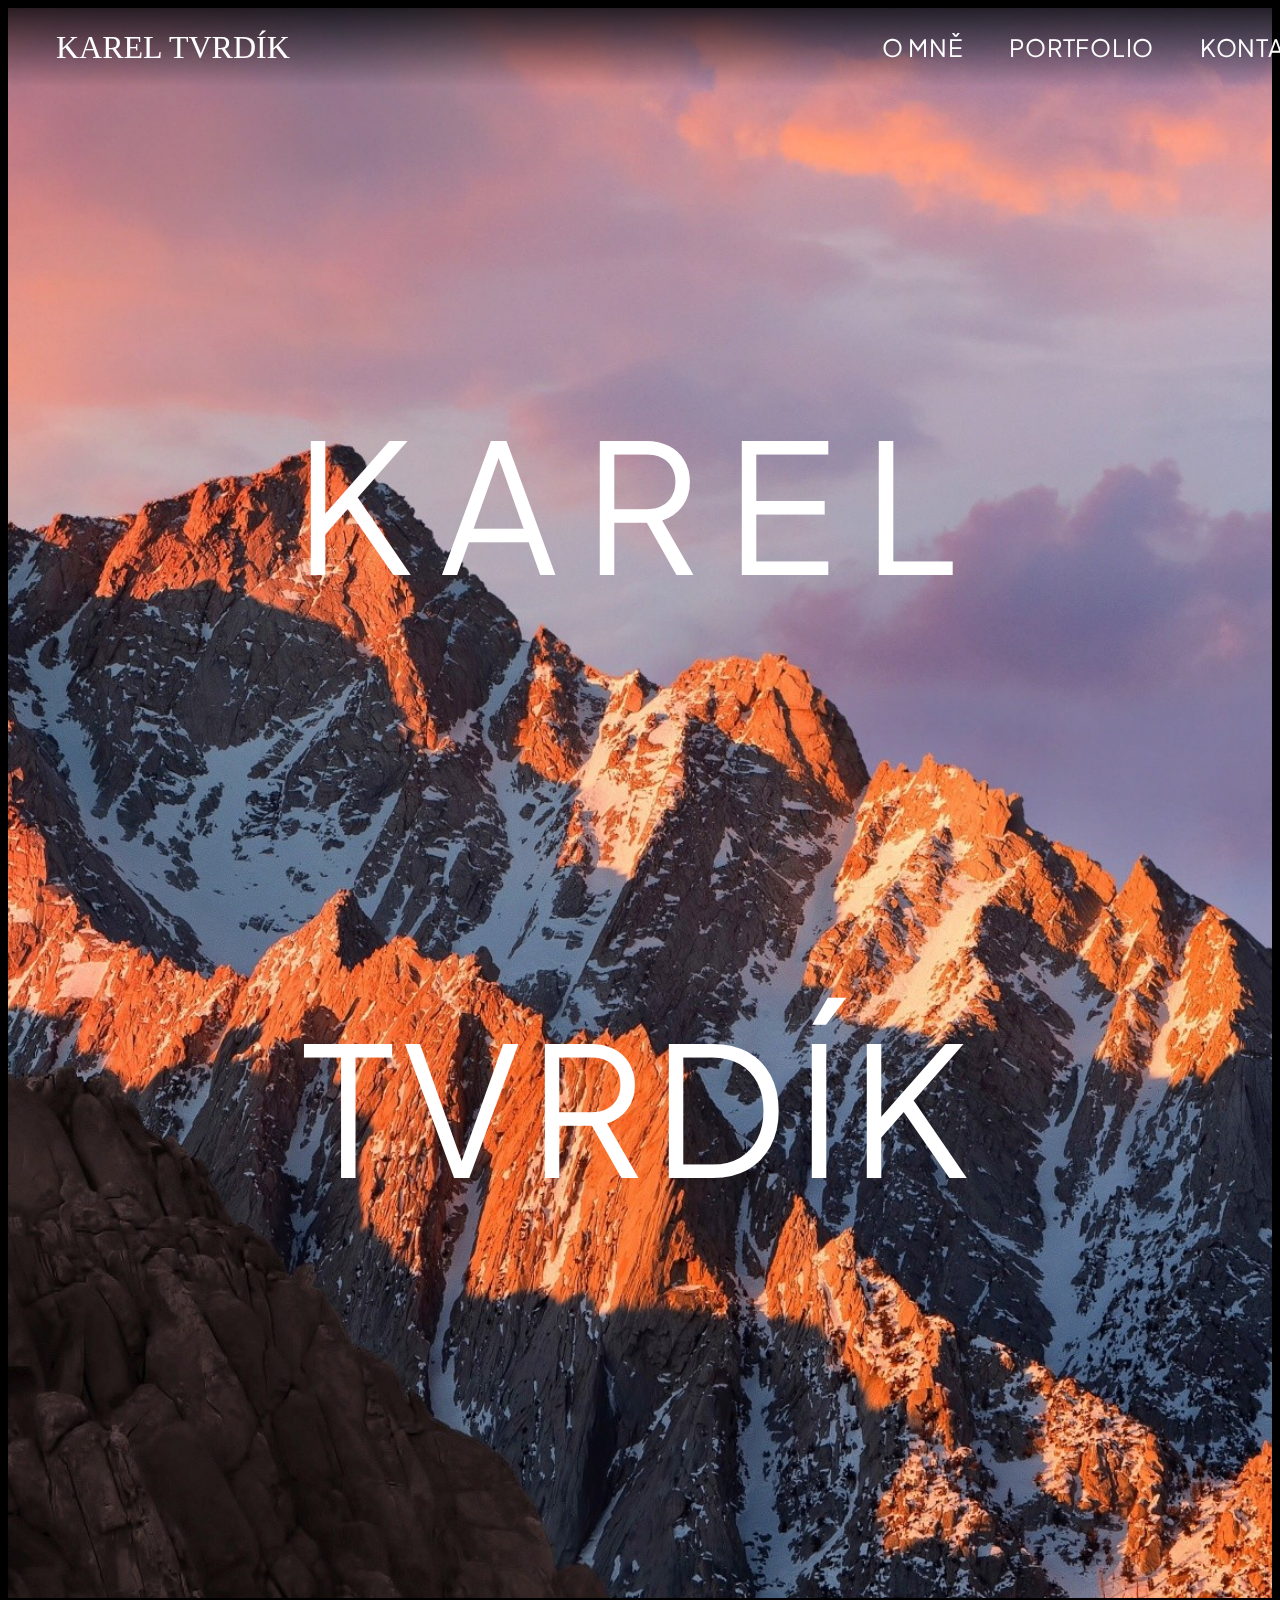
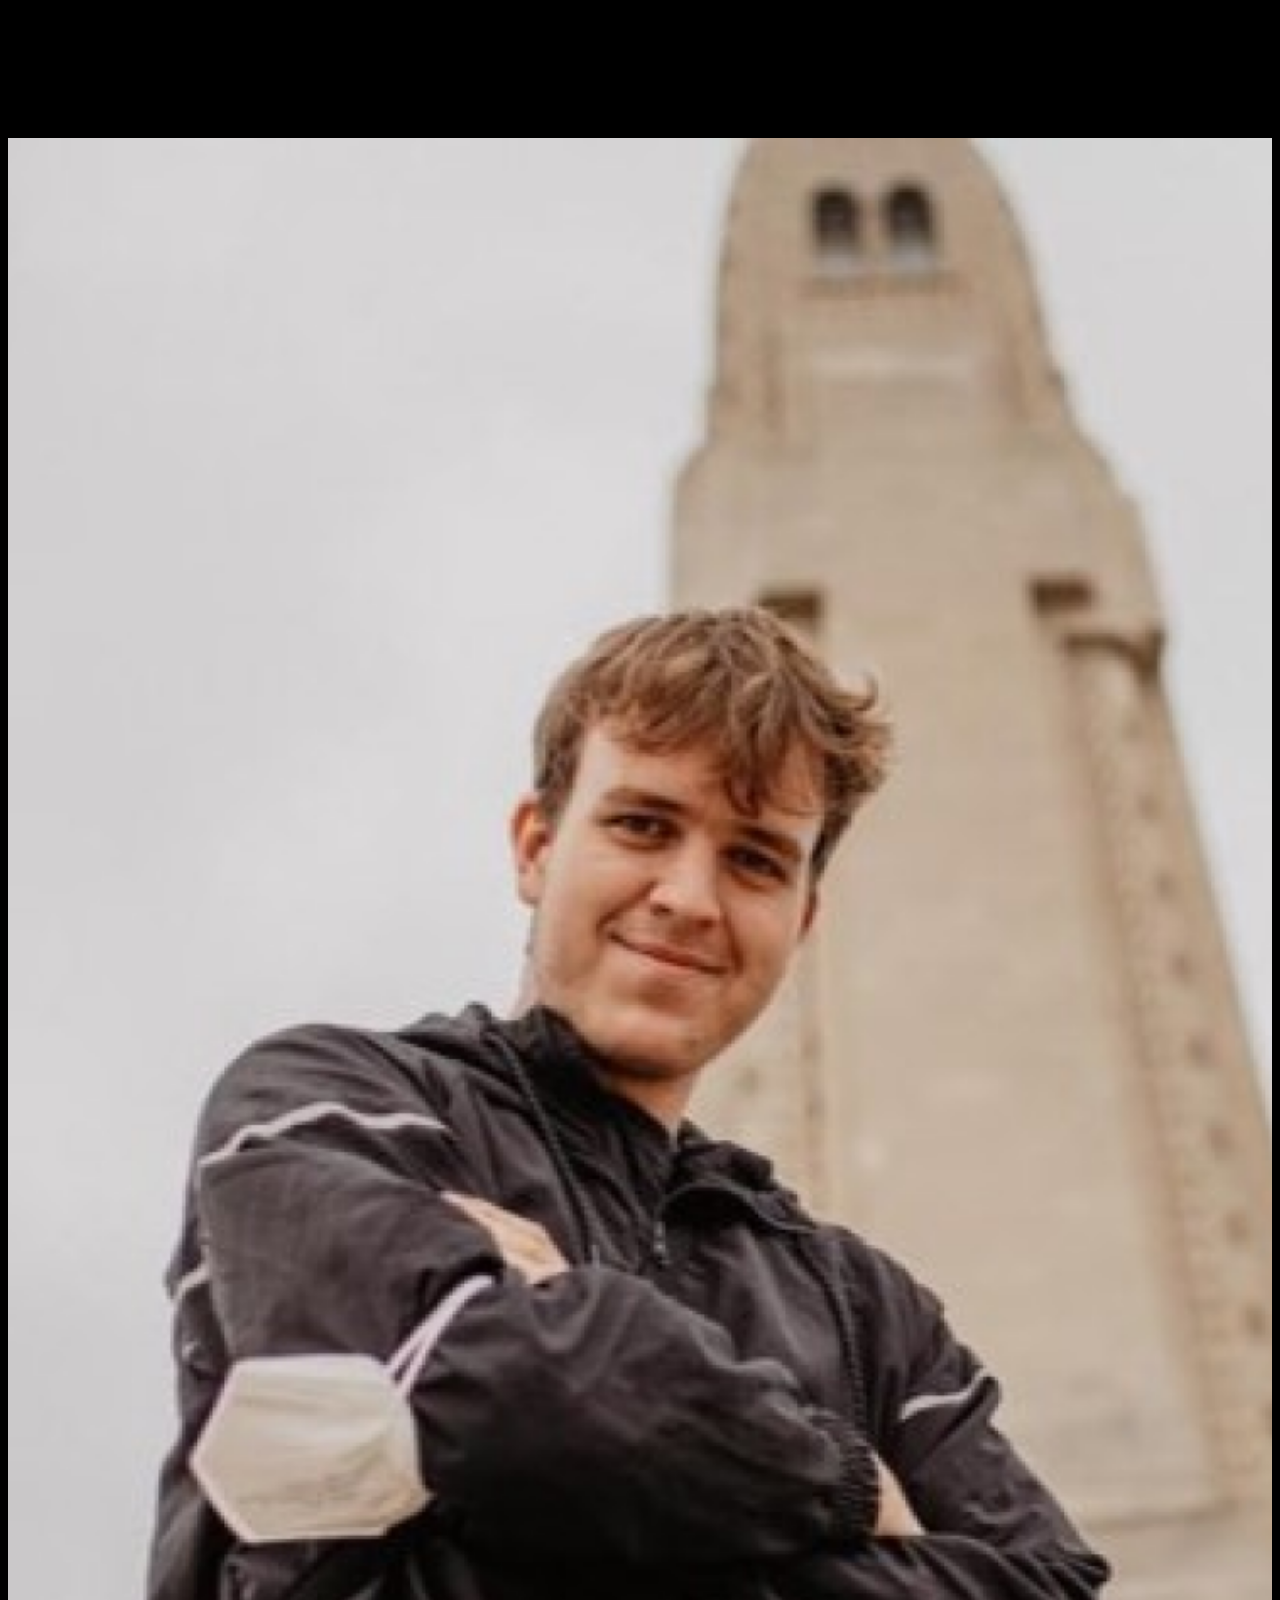
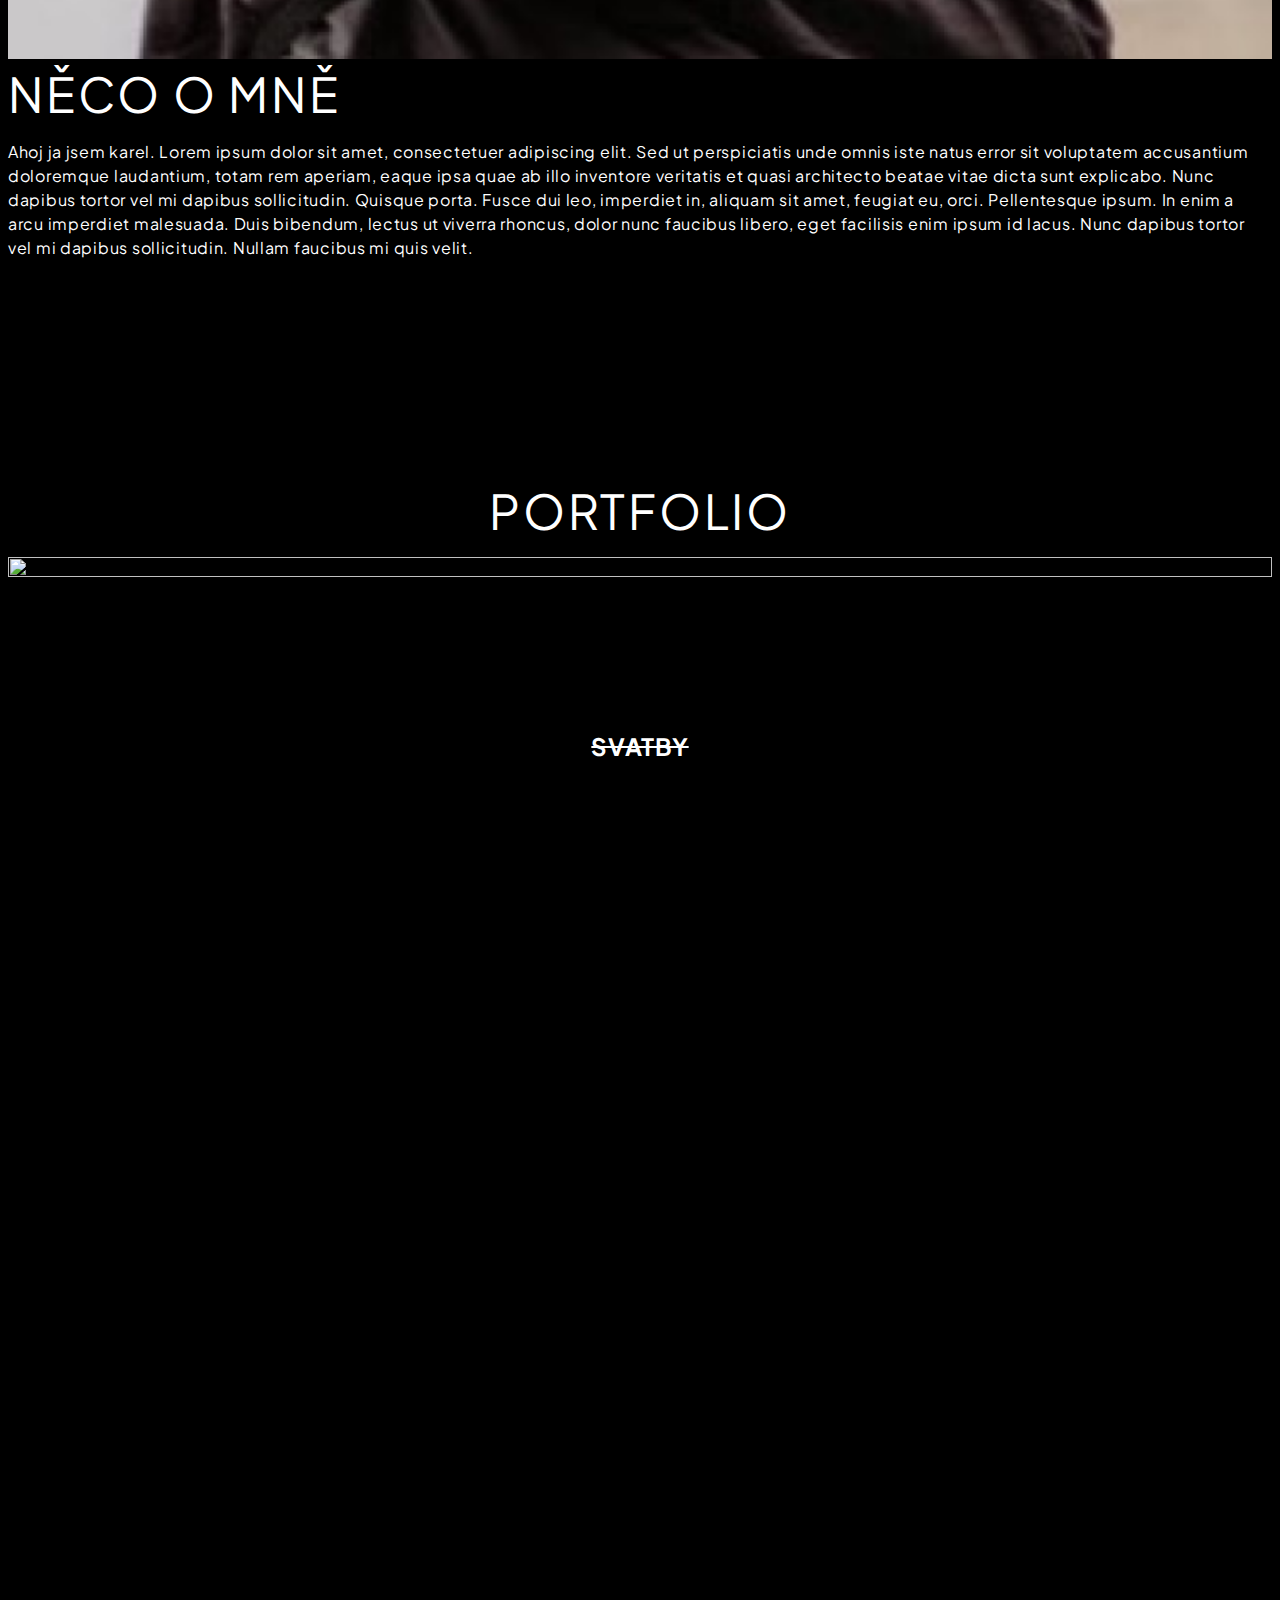
==== index.html @ e5a97e7a "Add files via upload" ====
<!DOCTYPE html>
<html>
<head>
    <link href='https://fonts.googleapis.com/css?family=Plus Jakarta Sans' rel='stylesheet'>
    <link href="https://cdn.jsdelivr.net/npm/bootstrap@5.0.2/dist/css/bootstrap.min.css" rel="stylesheet" integrity="sha384-EVSTQN3/azprG1Anm3QDgpJLIm9Nao0Yz1ztcQTwFspd3yD65VohhpuuCOmLASjC" crossorigin="anonymous">
    <script src="https://cdn.jsdelivr.net/npm/bootstrap@5.0.2/dist/js/bootstrap.bundle.min.js" integrity="sha384-MrcW6ZMFYlzcLA8Nl+NtUVF0sA7MsXsP1UyJoMp4YLEuNSfAP+JcXn/tWtIaxVXM" crossorigin="anonymous"></script>
    <meta name="viewport" content="width=device-width, initial-scale=1">
    
       <!-- <link rel="stylesheet" href="navbarstyle.css"> -->
    <link rel="stylesheet" href="style3new.css">

    <meta charset="utf-8">
    <title>Karel Tvrdík</title>
  

</head>
<body>
<!--
    <nav class="navbar navbar-expand-lg ftco_navbar ftco-navbar-dark" id="ftco-navbar">
   
            <a class="navbar-brand" href="index3new.html">KAREL TVRDÍK</a>
      
          <button class="navbar-toggler" type="button" data-toggle="collapse" data-target="#ftco-nav" aria-controls="ftco-nav" aria-expanded="false" aria-label="Toggle navigation">
            <span class="fa fa-bars"></span> Menu
          </button>
          <div class="collapse navbar-collapse" id="ftco-nav">
            <ul class="navbar-nav ml-auto mr-md-3">
                <li class="nav-item active"><a href="#" class="nav-link">O mně</a></li>
                <li class="nav-item"><a href="#" class="nav-link">Portfolio</a></li>
                <li class="nav-item"><a href="#" class="nav-link">Work</a></li>
                <li class="nav-item"><a href="#" class="nav-link">Blog</a></li><
              <li class="nav-item"><a href="#" class="nav-link">Contact</a></li>
            </ul>
          </div>
      
      </nav>
-->
<nav class="navbar">
    <!-- LOGO -->
    <a href="index.html">
        <div class="logo">KAREL TVRDÍK</div>
    </a>

    <!-- NAVIGATION MENU -->
    <ul class="nav-links">

      <!-- USING CHECKBOX HACK -->
      <input type="checkbox" id="checkbox_toggle" />
      <label for="checkbox_toggle" class="hamburger">&#9776;</label>

      <!-- NAVIGATION MENUS -->
      <div class="menu">

        <li><a href="#omne">O MNĚ</a></li>
        
        <li class="services">
          <a>PORTFOLIO</a>

          <!-- DROPDOWN MENU -->
          <ul class="dropdown">
            <li><a href="portfoliowedding.html">SVATBY</a></li>
            <li><a href="portfolioplesy.html">PLESY</a></li>
            <li><a href="portfoliopromo.html">PROMO</a></li>
            <li><a href="portfolioeventy.html">EVENTY</a></li>
            <li><a href="portfoliosporty.html">SPORTY</a></li>
            <li><a href="portfolioklipy.html">KLIPY</a></li>
          </ul>

        </li>

        <li><a href="#">KONTAKT</a></li>

   
      </div>
    </ul>
  </nav>

    <div class="container-fluid">
        <div class="row">
            <div class="col pad-0">
                <div class="hero_flex">
                    <p class="hero_text1">KAREL</p>
                    <p class="hero_text2">TVRDÍK</p>
                </div>
            </div>
    </div>

    <div class="container pad-t-b-80">
        <div class="row">
            <div class="col-lg-4 col-12">
                <img class="about_picture" src="aboutme.png">
            </div>
            <div class="col ">
                <h2 id="omne">NĚCO O MNĚ</h2>
                <h4> Ahoj ja jsem karel. Lorem ipsum dolor sit amet, consectetuer adipiscing elit. Sed ut perspiciatis unde omnis iste natus error sit voluptatem accusantium doloremque laudantium, totam rem aperiam, eaque ipsa quae ab illo inventore veritatis et quasi architecto beatae vitae dicta sunt explicabo. Nunc dapibus tortor vel mi dapibus sollicitudin. Quisque porta. Fusce dui leo, imperdiet in, aliquam sit amet, feugiat eu, orci. Pellentesque ipsum. In enim a arcu imperdiet malesuada. Duis bibendum, lectus ut viverra rhoncus, dolor nunc faucibus libero, eget facilisis enim ipsum id lacus. Nunc dapibus tortor vel mi dapibus sollicitudin. Nullam faucibus mi quis velit.   </h4>
            </div>
            
        </div>
    </div>

    <div class="container con_about pad-t-b-80">
        <div class="row"> 

            <div class="headermid"> <h2 id="portf">PORTFOLIO</h2></div>
           
            <div class="col-lg-4 col-12">
                <div class="portfoliotile p-4 ">
                    <p class="portfoliotext">SVATBY</p>
                    <a href="portfoliowedding.html">
                        <img class="portfoliopng"src="nahledaky/svatbynahled.jpg"> 
                    </a>
                </div>

                <div class="portfoliotile p-4">
                    <p class="portfoliotext">EVENTY</p>
                    <a href="portfolioeventy.html">
                        <img class="portfoliopng"src="nahledaky/eventnahled.jpg"> 
                    </a>
                </div> 
            </div>

            <div class="col-lg-4 col-12" >
                <div class="portfoliotile p-4">
                    <p class="portfoliotext">PLESY</p>
                    <a href="portfolioplesy.html">
                        <img class="portfoliopng"src="nahledaky/plesynahled.jpg"> 
                    </a>
                </div>

                <div class="portfoliotile p-4">
                    <p class="portfoliotext">SPORT</p>
                    <a href="portfoliosporty.html">
                        <img class="portfoliopng"src="nahledaky/sportnahled.jpg"> 
                    </a>
                </div> 
            </div>
            <div class="col-lg-4 col-12 ">
                <div class="portfoliotile p-4">
                    <p class="portfoliotext">PROMO</p>
                    <a href="portfoliopromo.html">
                        <img class="portfoliopng"src="nahledaky/promonahled.jpg"> 
                    </a>
                </div>

                <div class="portfoliotile p-4">
                    <p class="portfoliotext">KLIPY</p>
                    <a href="portfolioklipy.html">
                        <img class="portfoliopng"src="nahledaky/klipynahled.jpg"> 
                    </a>
                </div>
            </div>
        </div>

    </div>

</body>
---- style3new.css ----
.hero_flex{
    display: flex;
    padding: 200px 0px;
    flex-direction: column;
    align-items: center;
    gap: 16px;
    align-self: stretch;
    background: url("herotest.jpg");
    background-size: cover;
    background-repeat: no-repeat;
    background-position: center center;
    margin-bottom: 60px;
}

.hero_text1{
    color: #FFF;
    text-align: center;
    font-family: Plus Jakarta Sans;
    font-size: 180px;
    font-style: normal;
    font-weight: 400;
    line-height: normal;
    letter-spacing: 27px;
}
.hero_text2{
    color: #FFF;
    font-family: Plus Jakarta Sans;
    font-size: 180px;
    font-style: normal;
    font-weight: 400;
    line-height: normal;
    letter-spacing: 9px;
}



.about_picture{
    width: 100%;
    height: auto;
}
h2{
    color: #FFF;
    font-family: Plus Jakarta Sans;
    font-size: 80px;
    font-style: normal;
    font-weight: 400;
    line-height: normal;
    letter-spacing: 2.76px;

    margin-bottom: 40px;
}
h4{
    color: #FFF;
    font-family: Plus Jakarta Sans;
    font-size: 24px;
    font-style: normal;
    font-weight: 400;
    line-height: 150%; /* 36px */
    letter-spacing: 0.72px;
 
}

.portfoliotile{

    width: 100%;
    height: auto;
    position:relative;

}

.portfoliopng{
  width: 100%;
  aspect-ratio: 1 / 1;
  object-fit: cover; 
  display: block;

}

.portfoliopng:hover{
  width: 100%;
  aspect-ratio: 1 / 1;
  object-fit: cover; 
  
}

.portfoliotext{
  position: absolute;
  top: 15%;
  left: 50%;
  transform: translate(-50%, -50%);

  text-decoration: line-through;
  color: #fff;
  font-family: Plus Jakarta Sans;
  font-size: 24px;
  font-style: normal;
  font-weight: 700;
  line-height: 150%; /* 36px */
  letter-spacing: 0.72px;
  margin-block-start: 0em;
  margin-block-end: 0em;
}

.headermid{
    display: flex;
    justify-content: center;
    align-items: center;
    gap: 10px;
    align-self: stretch;
}


.portf-pic{
  padding: 12px;
 
  width: 100%;
 
  object-fit: cover; 
  display: block;
 }

iframe{
  width: 100%;
  aspect-ratio: 16 / 9;
  height: auto;
}



.hero_wedding{
  display: flex;
  padding: 225px 0px;
  flex-direction: column;
  align-items: center;
  gap: 16px;
  align-self: stretch;
  background: url("herowedding.png");
  background-size: cover;
  background-repeat: no-repeat;
  background-position: center center;
  margin-bottom: 60px;
}


/* NAVBAR STYLING STARTS */
.navbar {
  display: flex;
  align-items: center;
  justify-content: space-between;
  background: linear-gradient(to bottom, rgba(0, 0, 0, 0.75) 0%, rgba(0, 0, 0, 0) 100%);
  padding: 8px 48px;
  color: #fff;
  position: fixed;
  width: 100%;
  z-index: 1;
}

.nav-links a {
  color: #fff;
  font-family: Plus Jakarta Sans;
  font-size: 24px;
  font-style: normal;
  font-weight: 400;
    line-height: 150%; /* 36px */
    letter-spacing: 0.72px;
    margin-block-start: 0em;
    margin-block-end: 0em;
}



/* LOGO */
.logo {
  font-size: 32px;
  color: #FFF;

}
.logo:hover {
  text-decoration: line-through;
  
}

/* NAVBAR MENU */
.menu {
  display: flex;
  gap: 1em;
  font-size: 18px;
}

.nav-links a:hover{
  text-decoration: line-through;
}

.menu li {
  padding: 5px 14px;
}

/* DROPDOWN MENU */
.services {
  position: relative; 
}

.dropdown {
  background-color: #0000001c;
  padding: 1em;
  position: absolute; /*WI#0000001c;TH RESPECT TO PARENT*/
  display: none;
  top: 36px;
}
.dropdown.background-white {
  background-color: #ffffff3d;
  padding: 1em;
  position: absolute; /*WI#0000001c;TH RESPECT TO PARENT*/
  display: none;
  top: 36px;
}

.dropdown.background-white li:hover {
  background-color:#ffffff3d;
}


.dropdown li + li {
  margin-top: 10px;
}

.dropdown li {
  padding: 0.5em 1em;
  width: 8em;
  text-align: center;
}

.dropdown li:hover {
  background-color:#0000001c;
}

.services:hover .dropdown {
  display: block;
}

a {
  text-decoration: none;
}

li {
  list-style: none;
}

/* CHECKBOX HACK */

input[type=checkbox] {
  display: none;
} 

/* HAMBURGER MENU */
.hamburger {
  display: none;
  font-size: 24px;
  user-select: none;
}
  /* OBECNE !!!!!!!!!!!!!!!!!!!!!*/ 

h2{
    color: #FFF;
    font-family: Plus Jakarta Sans;
    font-size: 48px;
    font-style: normal;
    font-weight: 400;
    line-height: normal;
    letter-spacing: 2.76px;
    margin-block-start: 0em;
    margin-block-end: 0em;
    margin-bottom: 16px;
}
h4{
    color: #FFF;
    font-family: Plus Jakarta Sans;
    font-size: 16px;
    font-style: normal;
    font-weight: 400;
    line-height: 150%; /* 36px */
    letter-spacing: 0.72px;
    margin-block-start: 0em;
    margin-block-end: 0em;
}

.box{
    background-color: rgb(9, 136, 248);
    border-color: blue;

}
body{
    background-color: #000000;

}

p.textcolor-black{
  color: #000000;
  margin: 0px;
}
.textcolor-black{
  color: #000000;
  margin: 0px;
}

.container{
    margin-bottom: 60px;
}
.pad-t-b-80{
  padding-top: 80px;
  padding-bottom: 80px;
}
.pad-0{
  padding: 0px;
}
.margin-t-80{
  margin-top: 80px;
}

.background-white{
  background-color: #fff;
}

.navbar.background-white{
  background: rgb(264, 264, 264, 0.10);
}
ul.nav-links{
  margin: 0px;
  padding: 0.5rem
}

/* APPLYING MEDIA QUERIES */
@media (max-width: 768px) {
 .menu {
    display:none;
    position: absolute;
    background: linear-gradient(to bottom, rgba(0, 0, 0, 0.025) 10%, rgba(0, 0, 0, 0.25) 95%);
    right: 0;
    left: 0;
    text-align: center;
    padding: 16px 0;
  }

  .menu li:hover {
    display: inline-block;
    background-color:#0d0d0d48;
    transition: 0.3s ease;
  }
  .menu.background-white li:hover {
    display: inline-block;
    background-color:#ffffff3d;
    transition: 0.3s ease;
  }
  .menu li + li {
    margin-top: 12px;
  }

  input[type=checkbox]:checked ~ .menu {
    display: block;
  }

  .hamburger {
    display: block;
  }

  .dropdown {
    left: 35%;
    top: 8px;
    transform: translateX(35%);
  }

  .dropdown li:hover {
    background-color: #4e4e4e;

  }
  .dropdown.background-white li:hover {
    background-color:#ffffff3d;
  }

  .hero_text1{
    color: #FFF;
    text-align: center;
    font-family: Plus Jakarta Sans;
    font-size: 60px;
    font-style: normal;
    font-weight: 400;
    line-height: normal;
    letter-spacing: 27px;
}
.hero_text2{
    color: #FFF;
    font-family: Plus Jakarta Sans;
    font-size: 60px;
    font-style: normal;
    font-weight: 400;
    line-height: normal;
    letter-spacing: 9px;
}
.logo {
  font-size: 24px;

}
.navbar{
  padding: 8px 24px;
}

}
.menu.background-white{
    display:none;
    position: absolute;
    background: linear-gradient(to bottom, rgba(255, 255, 255, 0.025) 10%, rgba(255, 255, 255, 0.25) 95%);
    right: 0;
    left: 0;
    text-align: center;
    padding: 16px 0;
  }




/*
.nav-link{
    color: #FFF;
   
    font-family: Plus Jakarta Sans;
    font-size: 24px;
    font-style: normal;
    font-weight: 400;
    line-height: normal;
    letter-spacing: 2.76px;

}

.nav-link:hover{
    color: #FFF;
    text-decoration-line:  line-through;
}

.navbar-brand{
    color: #FFF;
   
    font-family: Plus Jakarta Sans;
    font-size: 36px;
    font-style: normal;
    font-weight: 400;
    line-height: normal;
    letter-spacing: 2.76px;
   

}

.navbar-brand:hover{
    color: #FFF;
   
    font-family: Plus Jakarta Sans;
    font-size: 36px;
    font-style: normal;
    font-weight: 400;
    line-height: normal;
    letter-spacing: 2.76px;
    text-decoration-line:  line-through;

}
*/
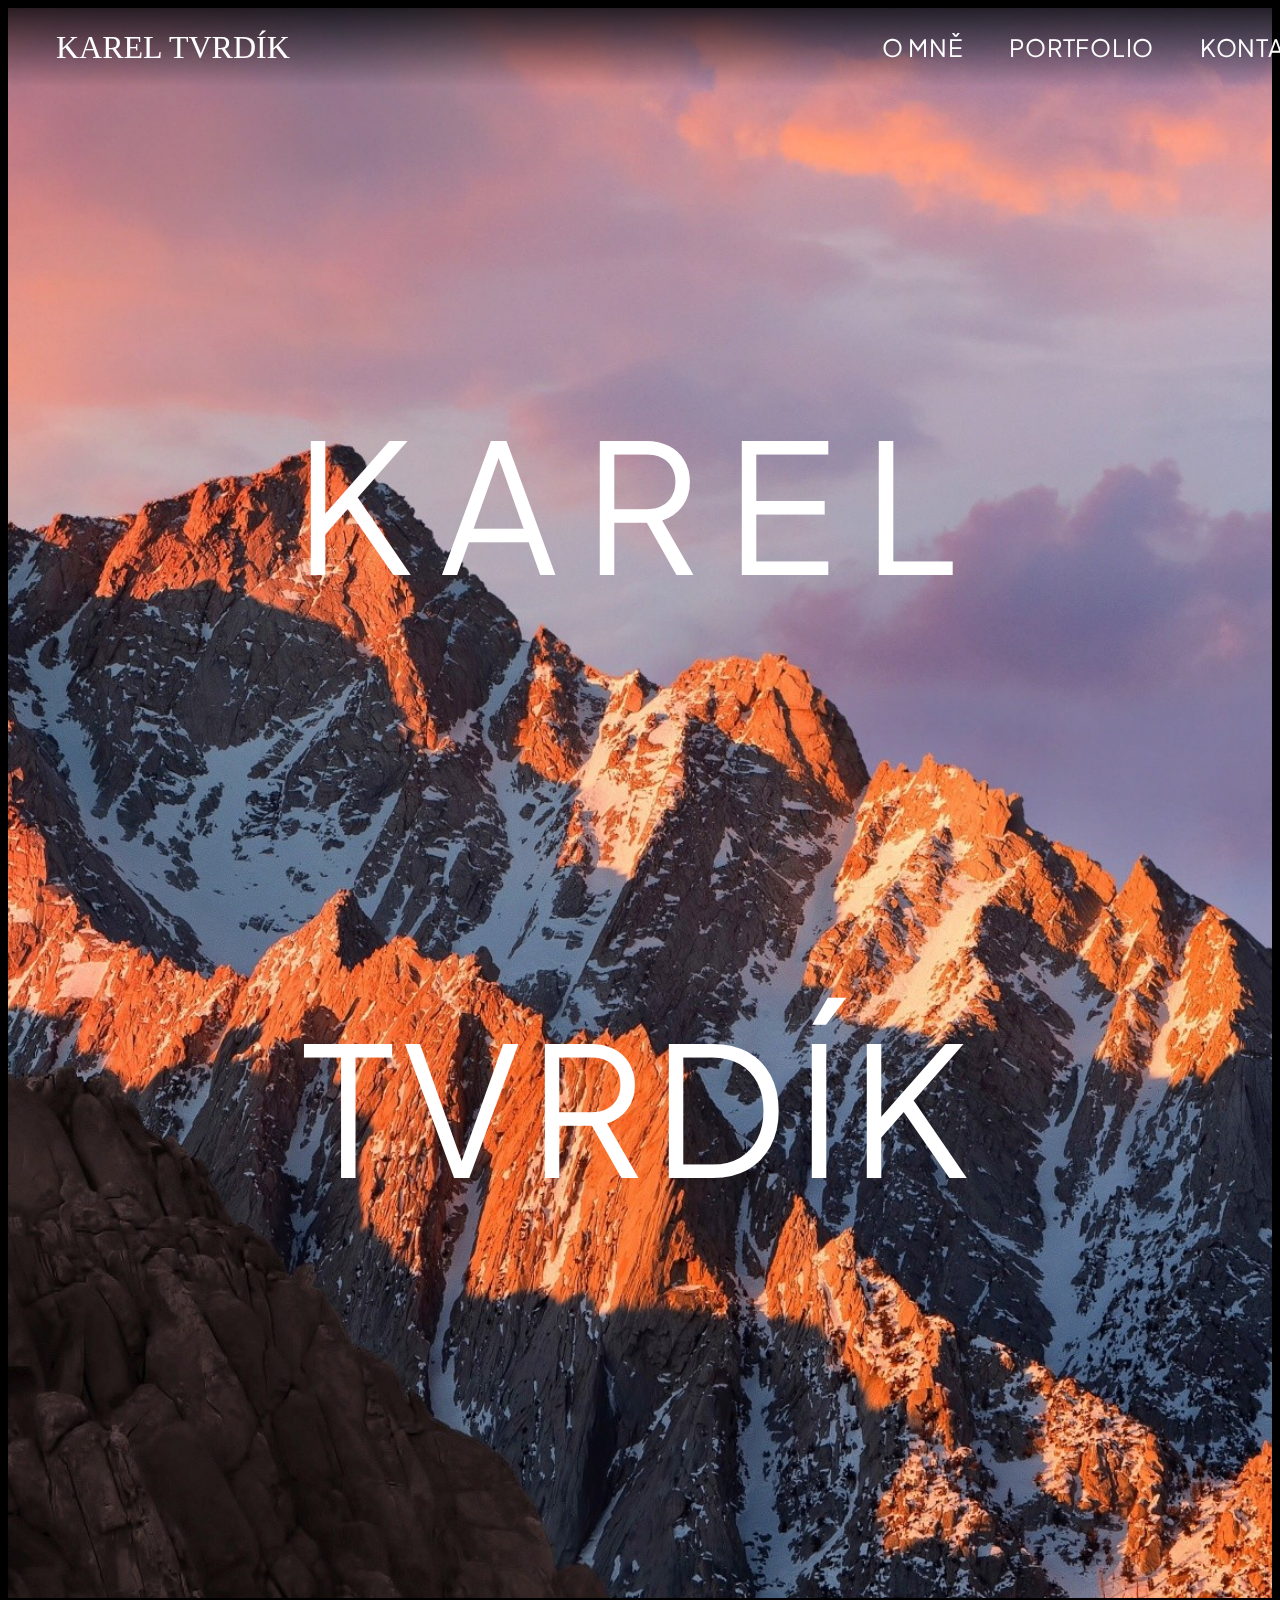
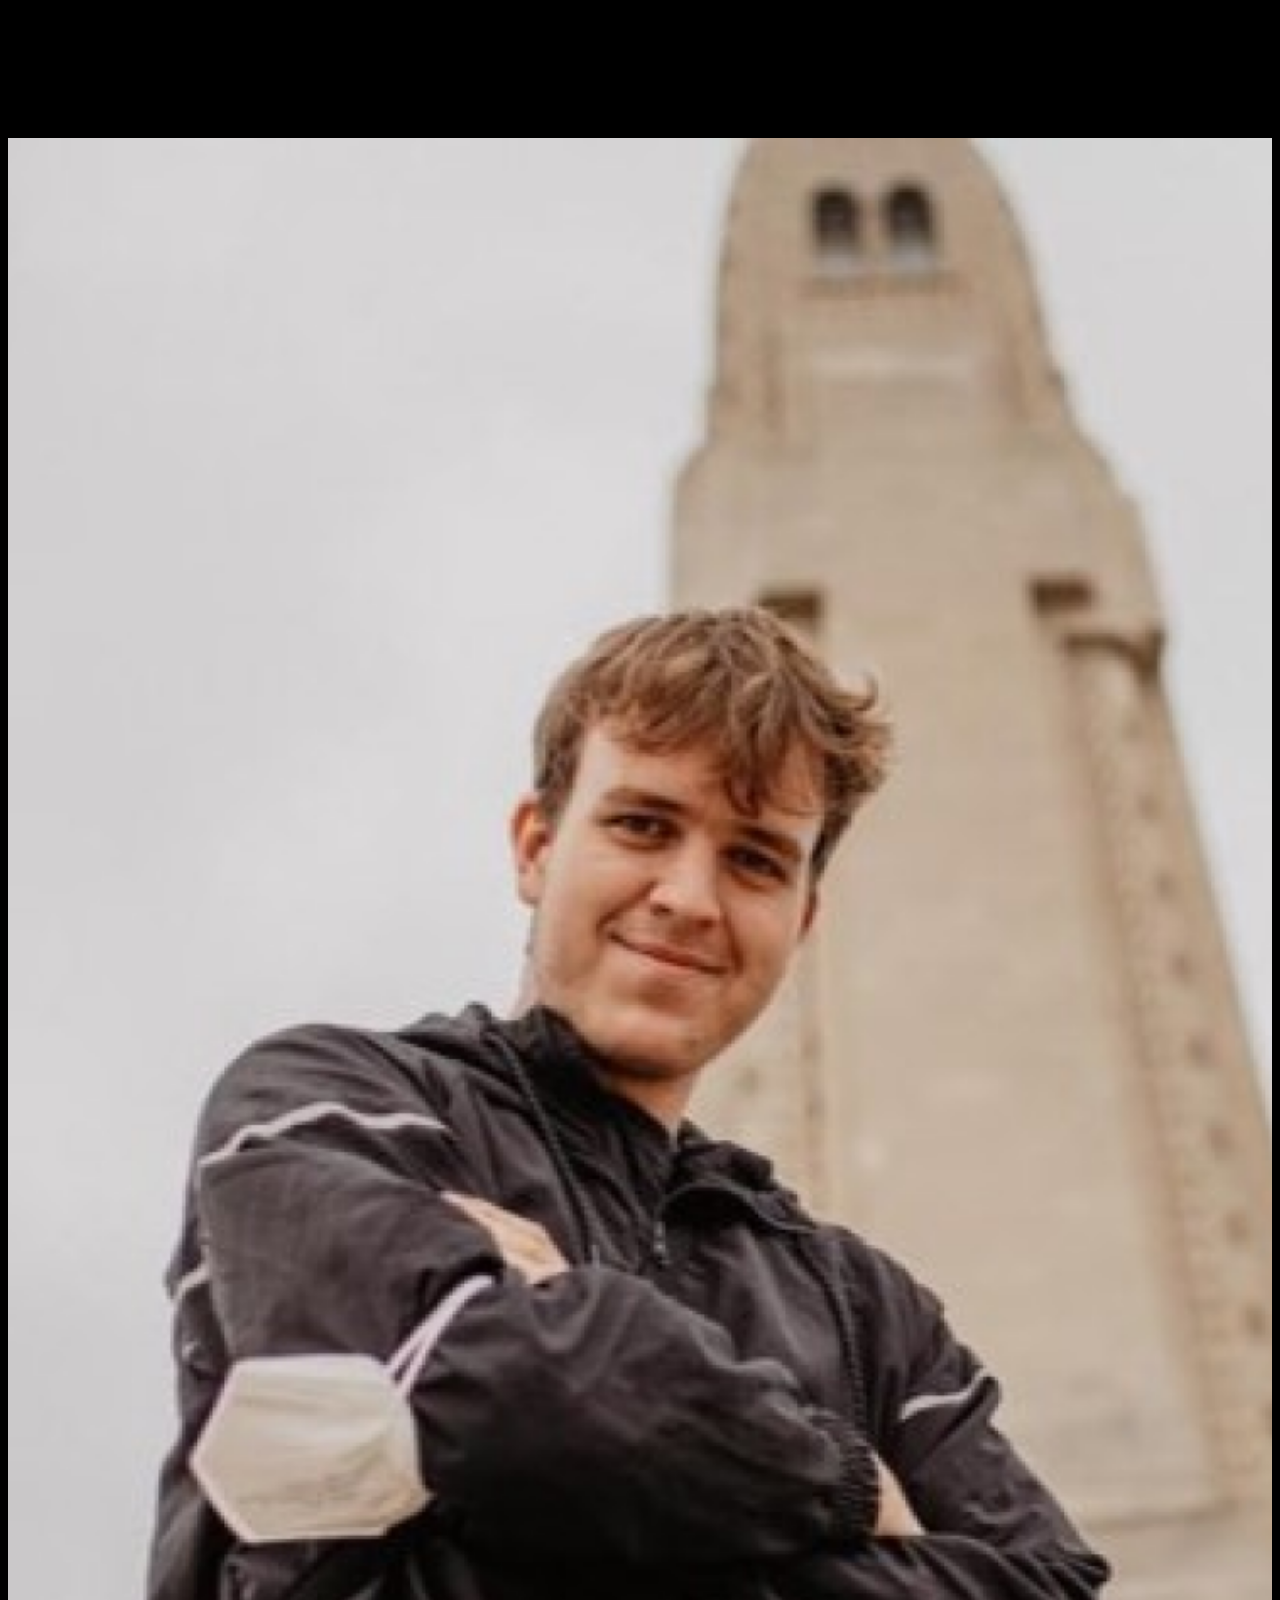
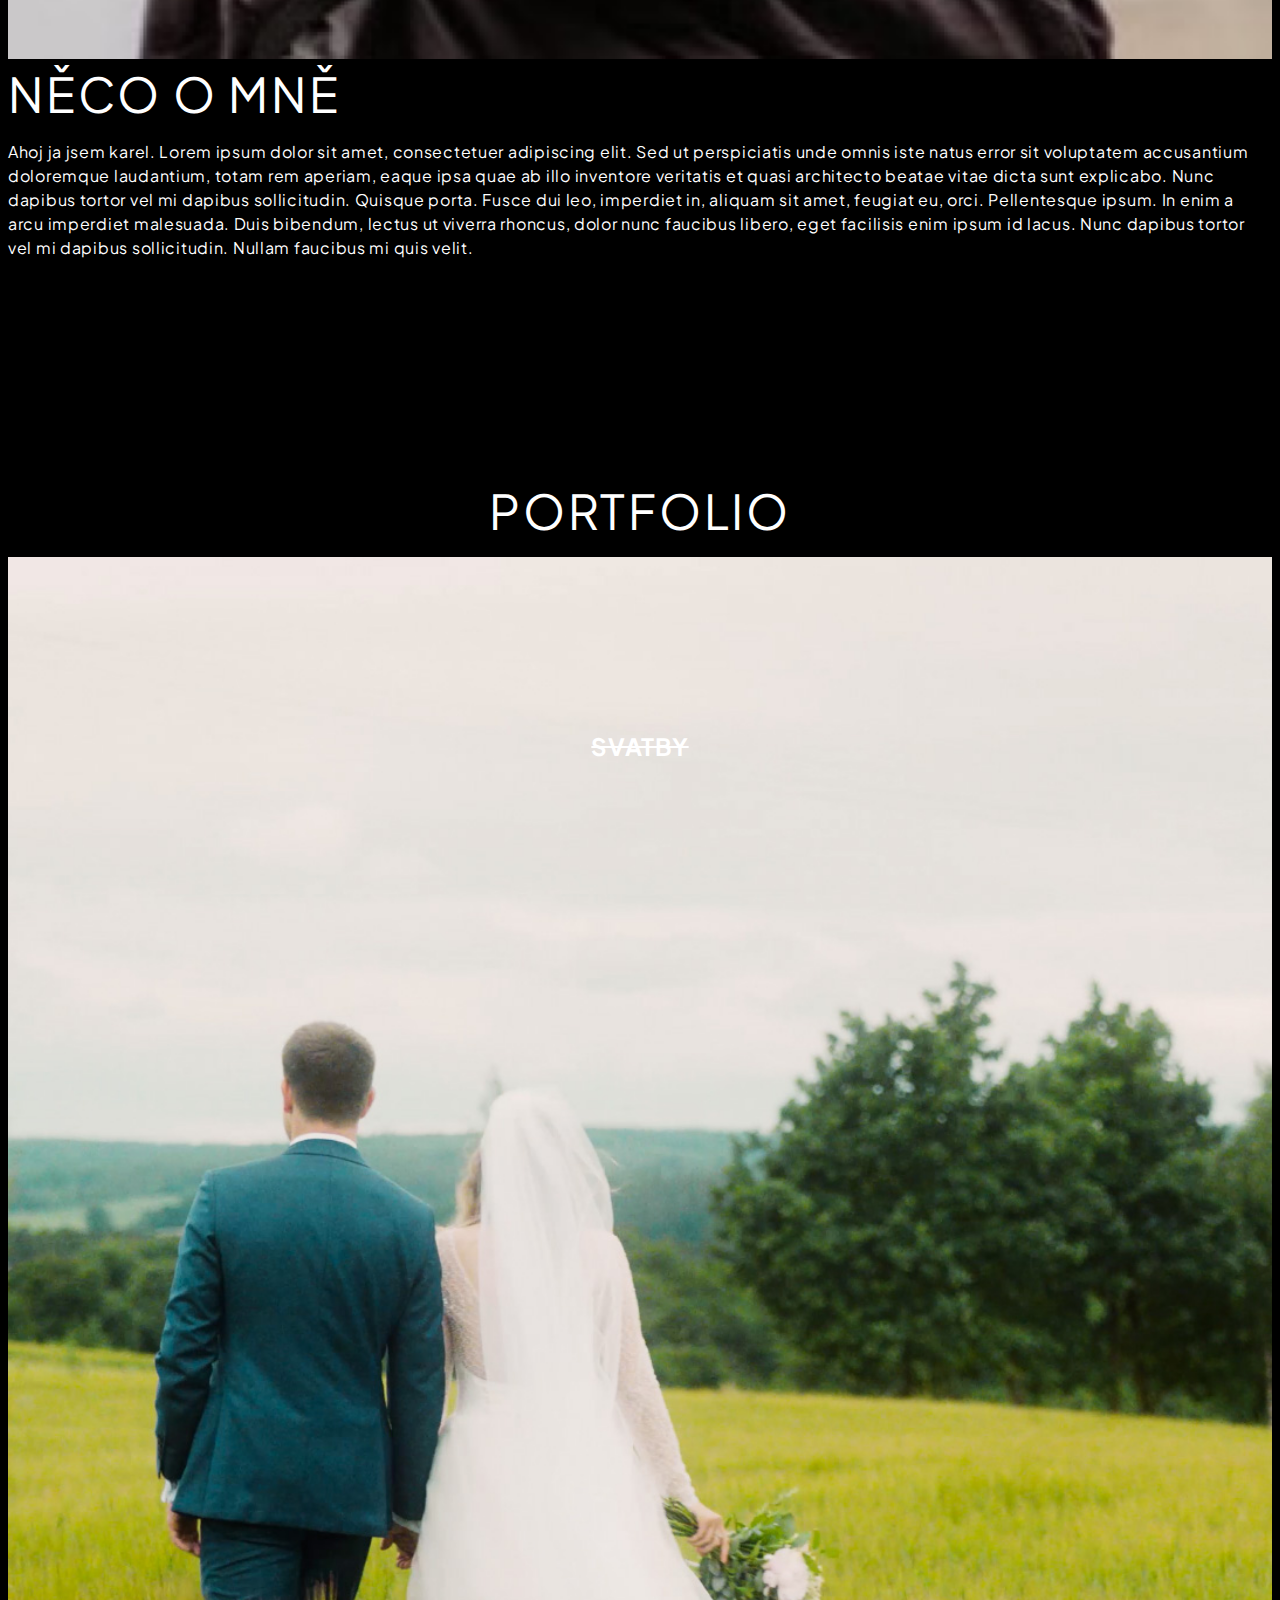
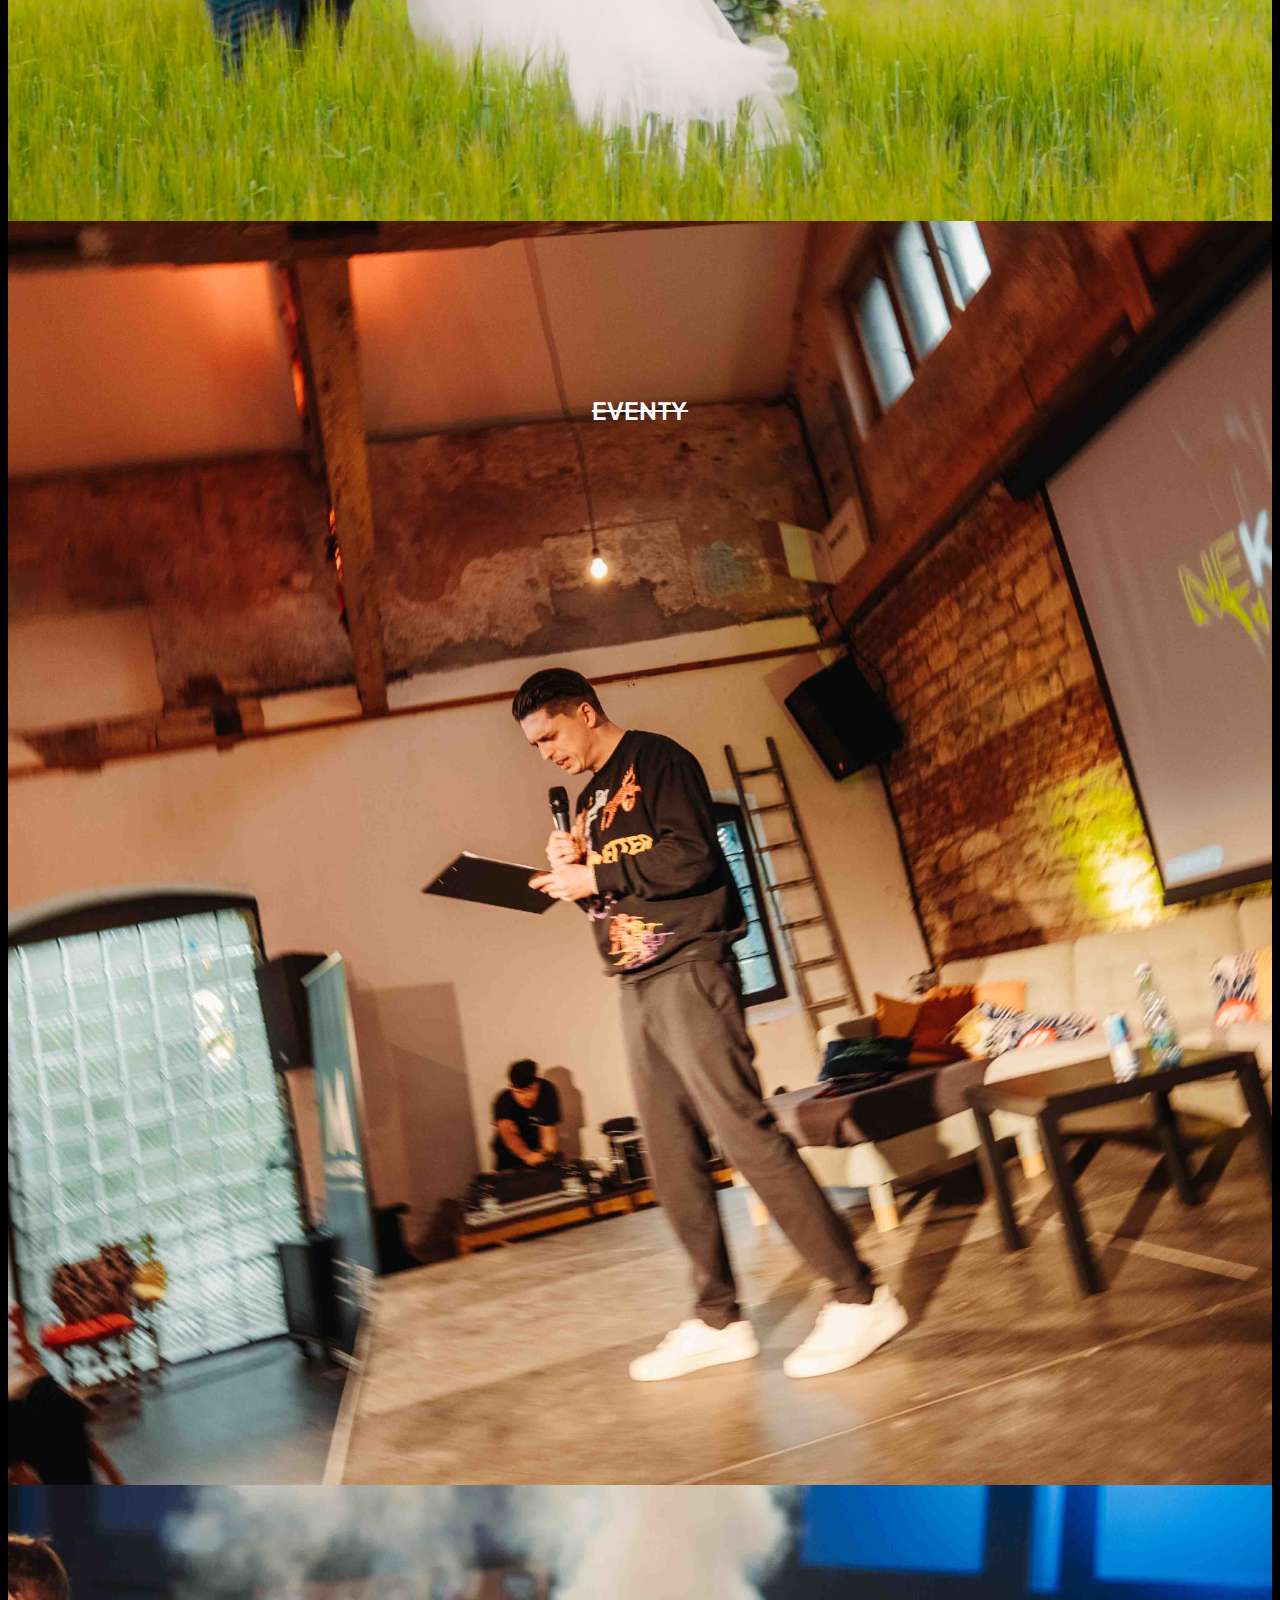
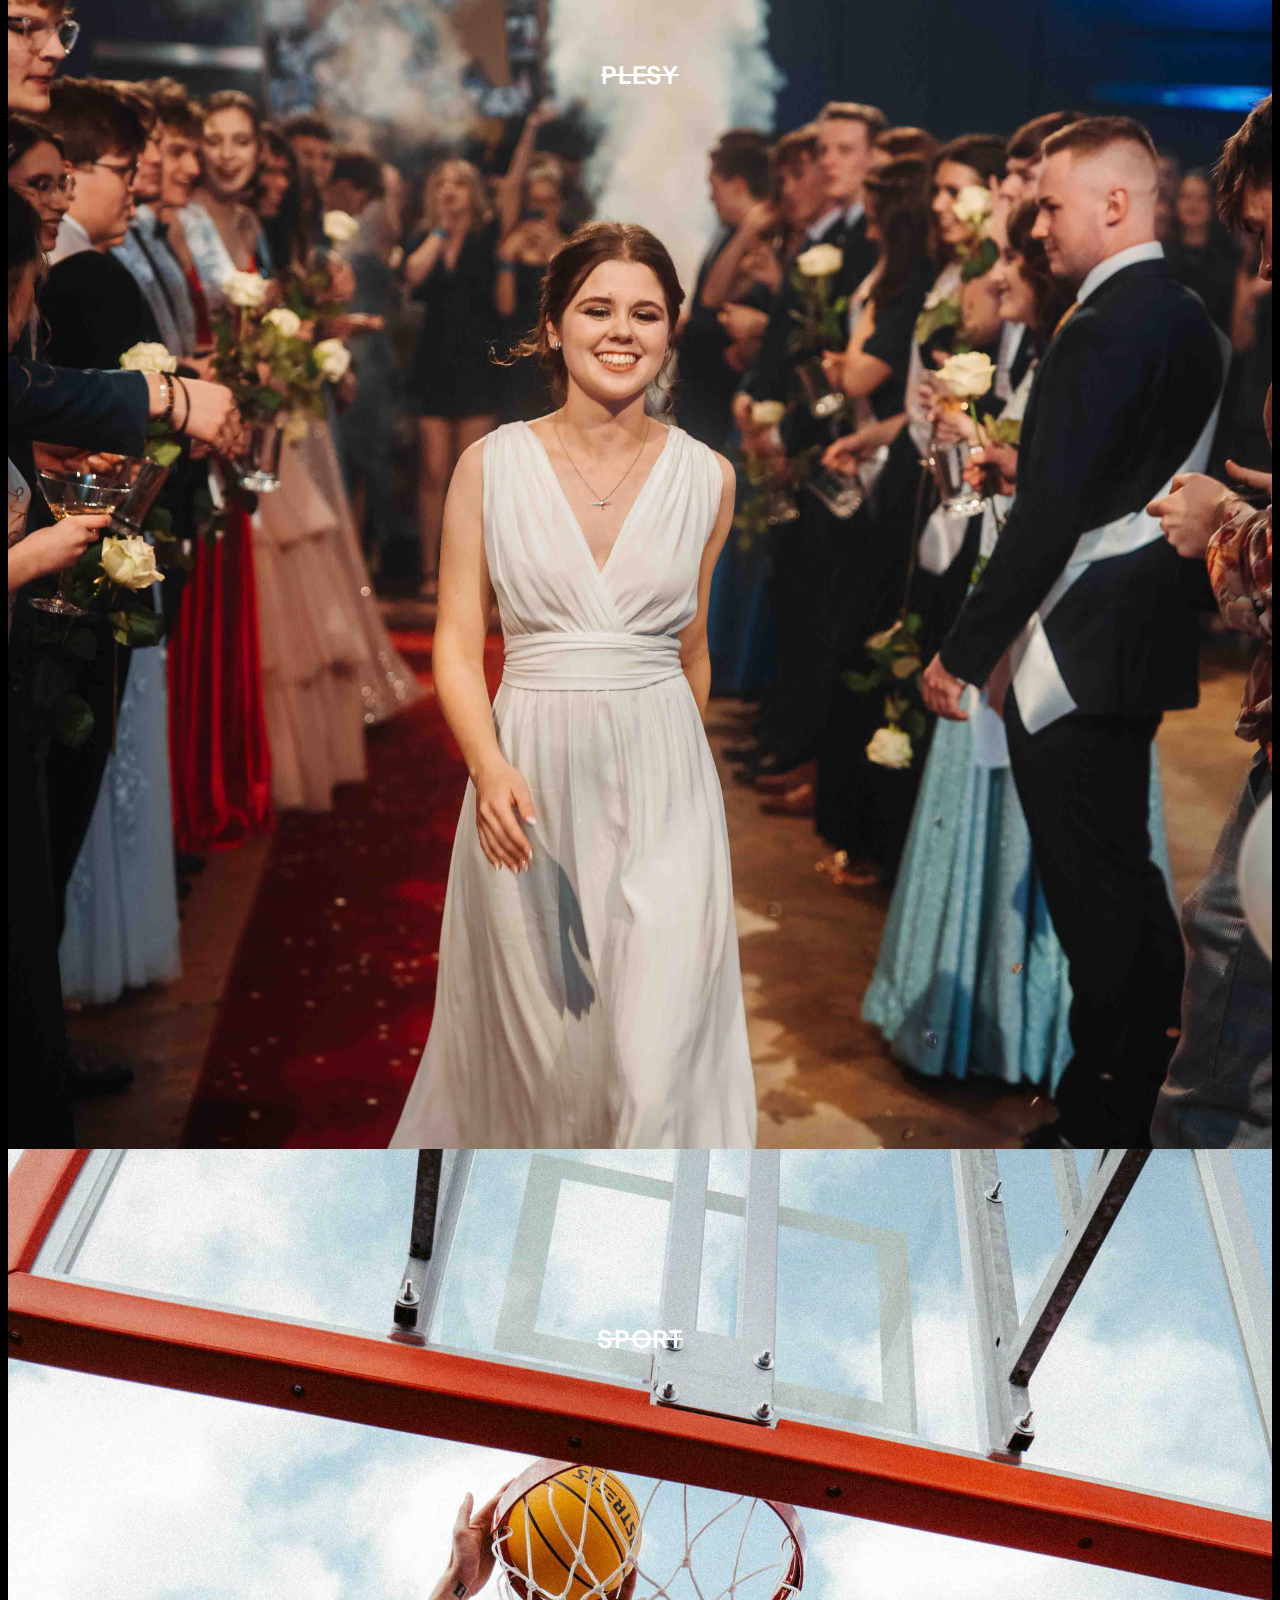
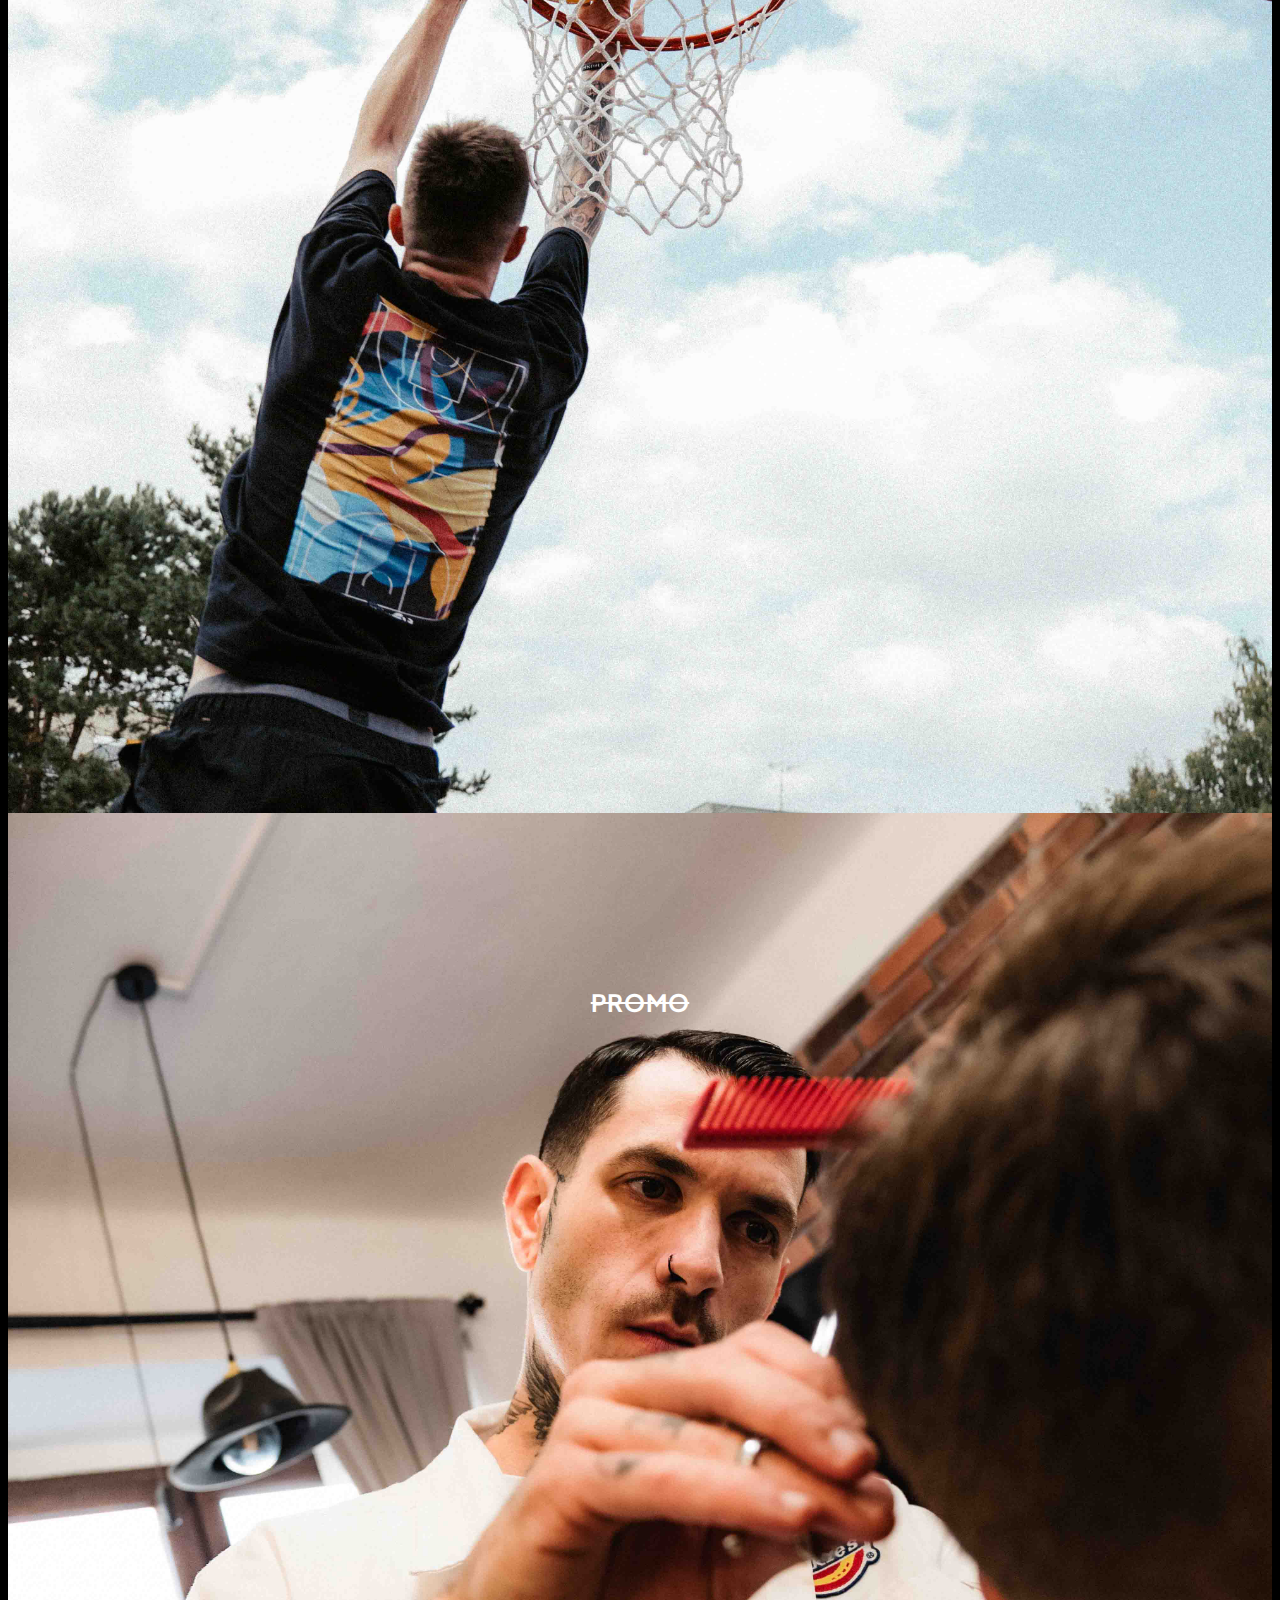
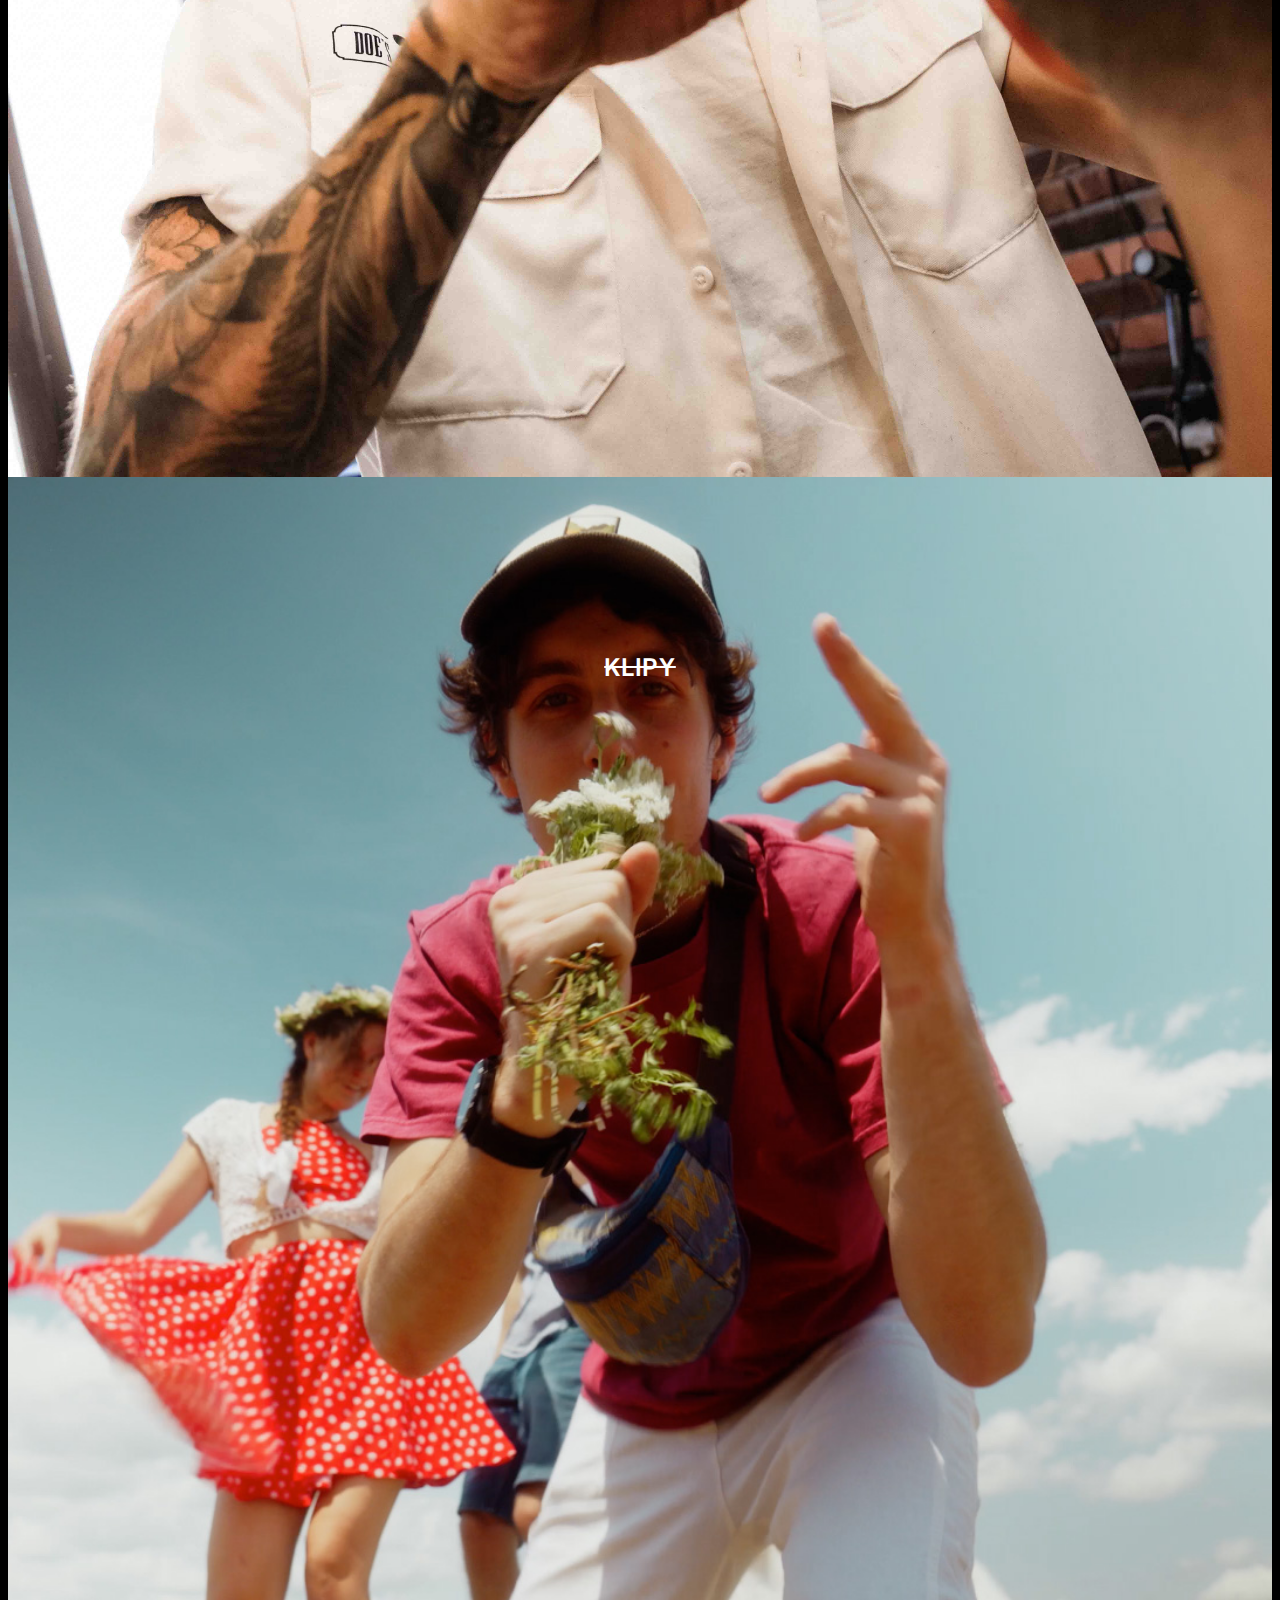
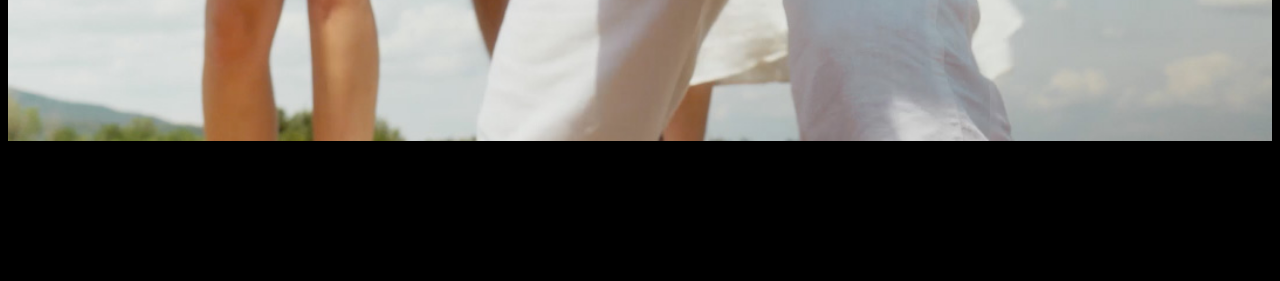
==== commit 428f0d1e: "Update index.html" ====
--- a/index.html
+++ b/index.html
@@ -5,7 +5,7 @@
     <link href="https://cdn.jsdelivr.net/npm/bootstrap@5.0.2/dist/css/bootstrap.min.css" rel="stylesheet" integrity="sha384-EVSTQN3/azprG1Anm3QDgpJLIm9Nao0Yz1ztcQTwFspd3yD65VohhpuuCOmLASjC" crossorigin="anonymous">
     <script src="https://cdn.jsdelivr.net/npm/bootstrap@5.0.2/dist/js/bootstrap.bundle.min.js" integrity="sha384-MrcW6ZMFYlzcLA8Nl+NtUVF0sA7MsXsP1UyJoMp4YLEuNSfAP+JcXn/tWtIaxVXM" crossorigin="anonymous"></script>
     <meta name="viewport" content="width=device-width, initial-scale=1">
-    
+    <meta name="google-site-verification" content="vHR59kk5XxqU0To3HJuiOSK8h4vHAgWkyY5hGdn8bIM" />
        <!-- <link rel="stylesheet" href="navbarstyle.css"> -->
     <link rel="stylesheet" href="style3new.css">
 
@@ -153,4 +153,4 @@
 
     </div>
 
-</body>+</body>
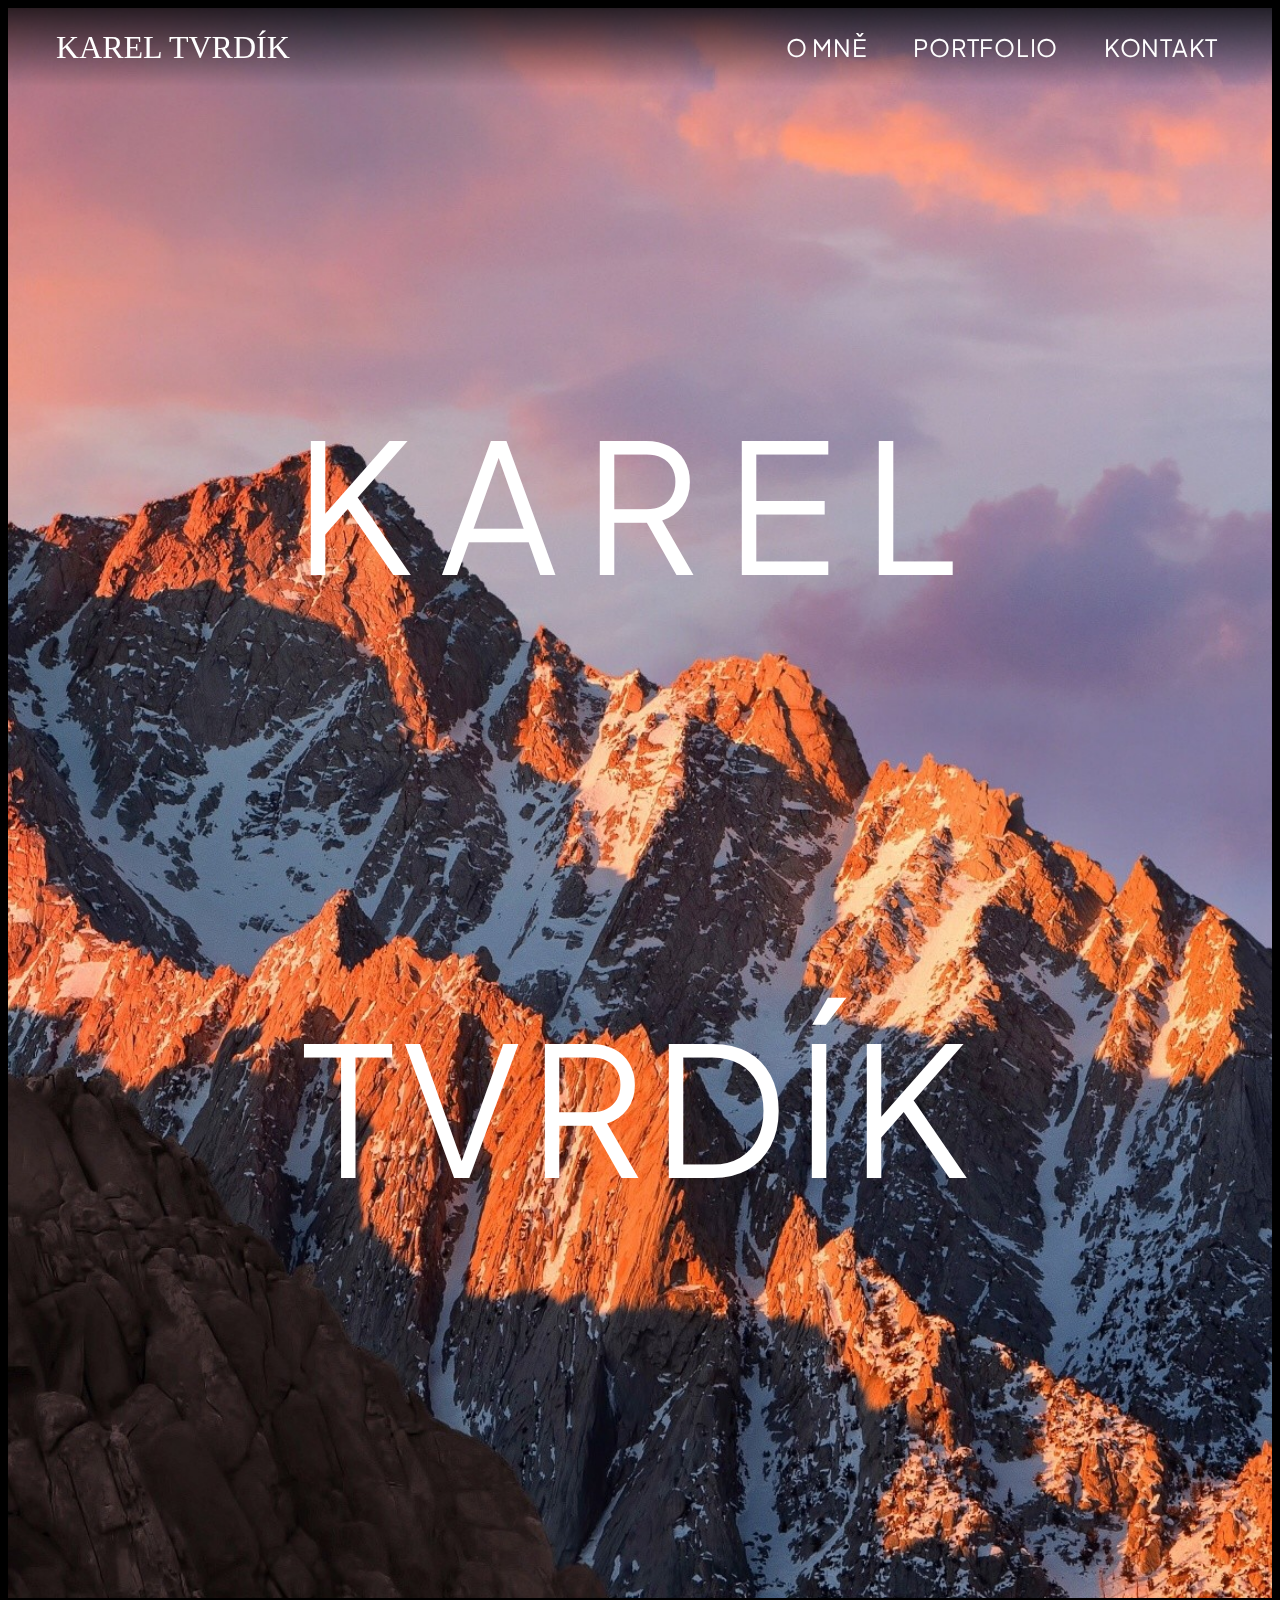
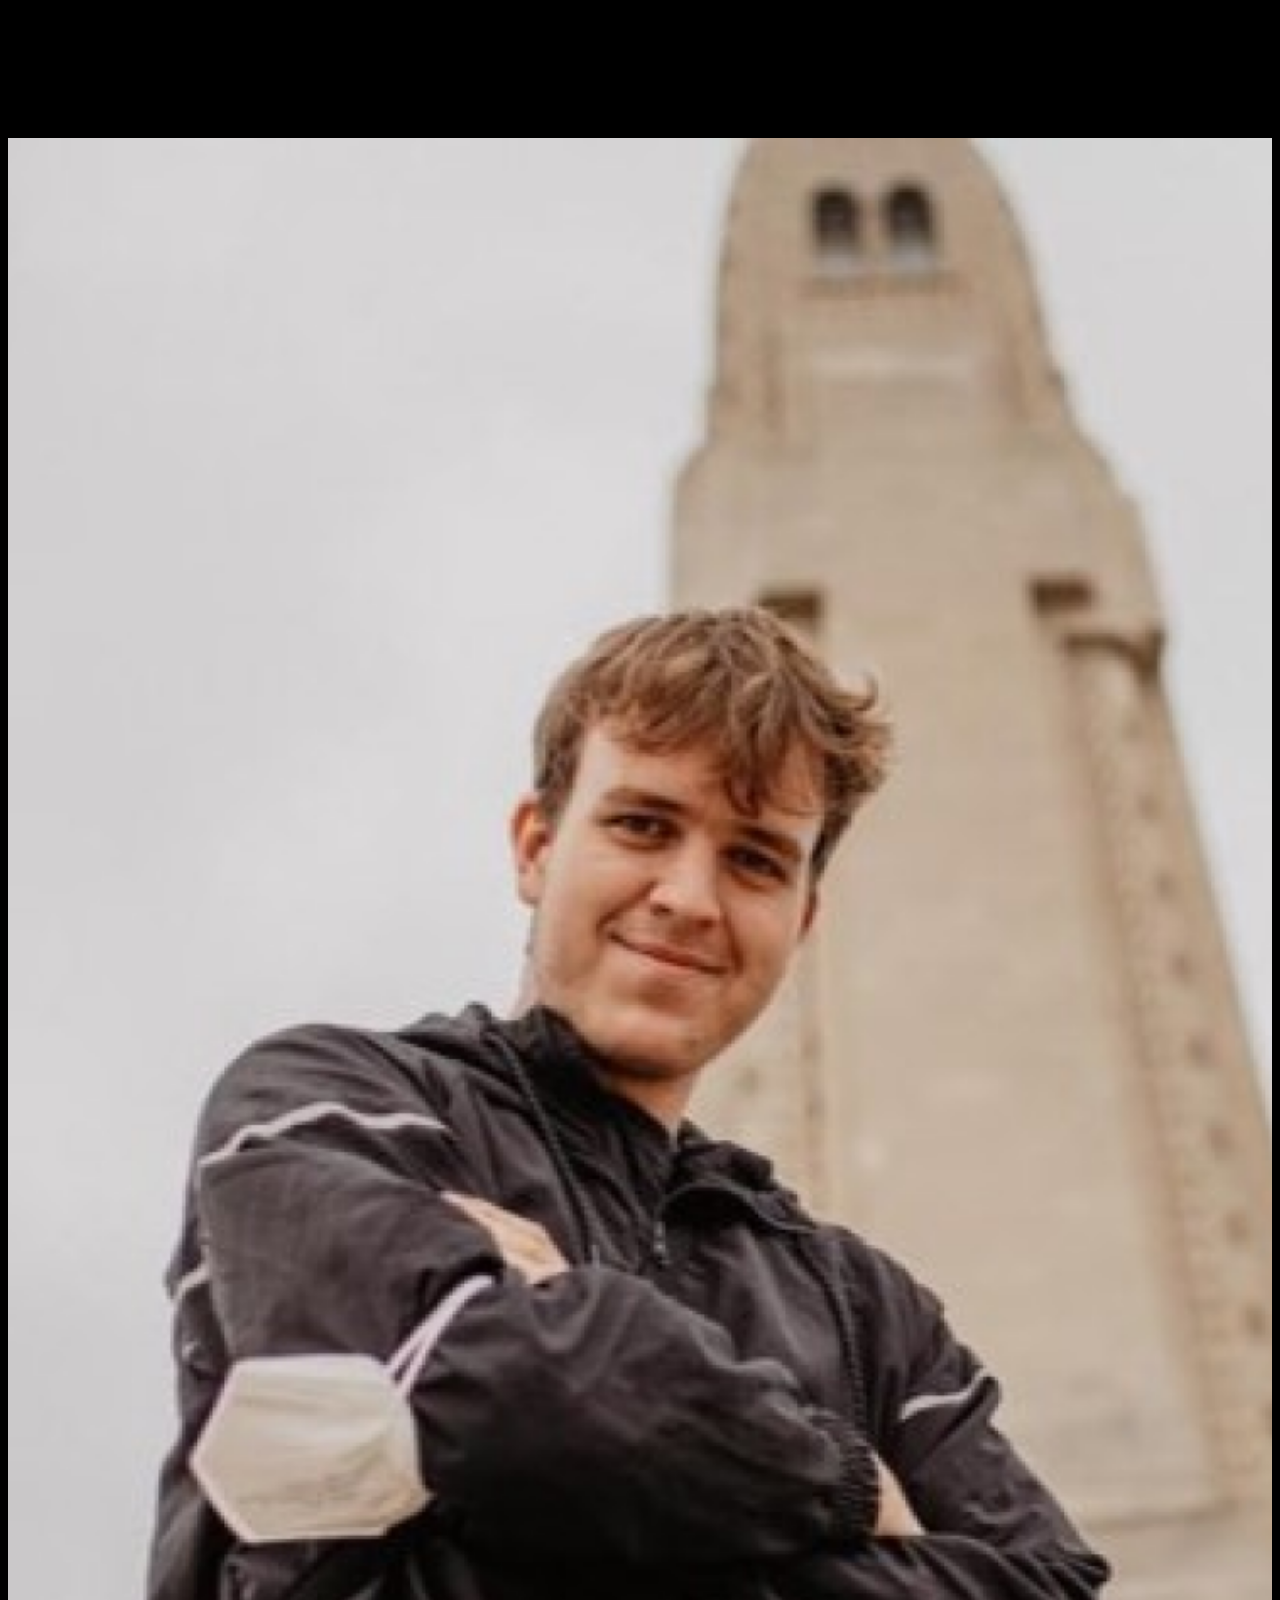
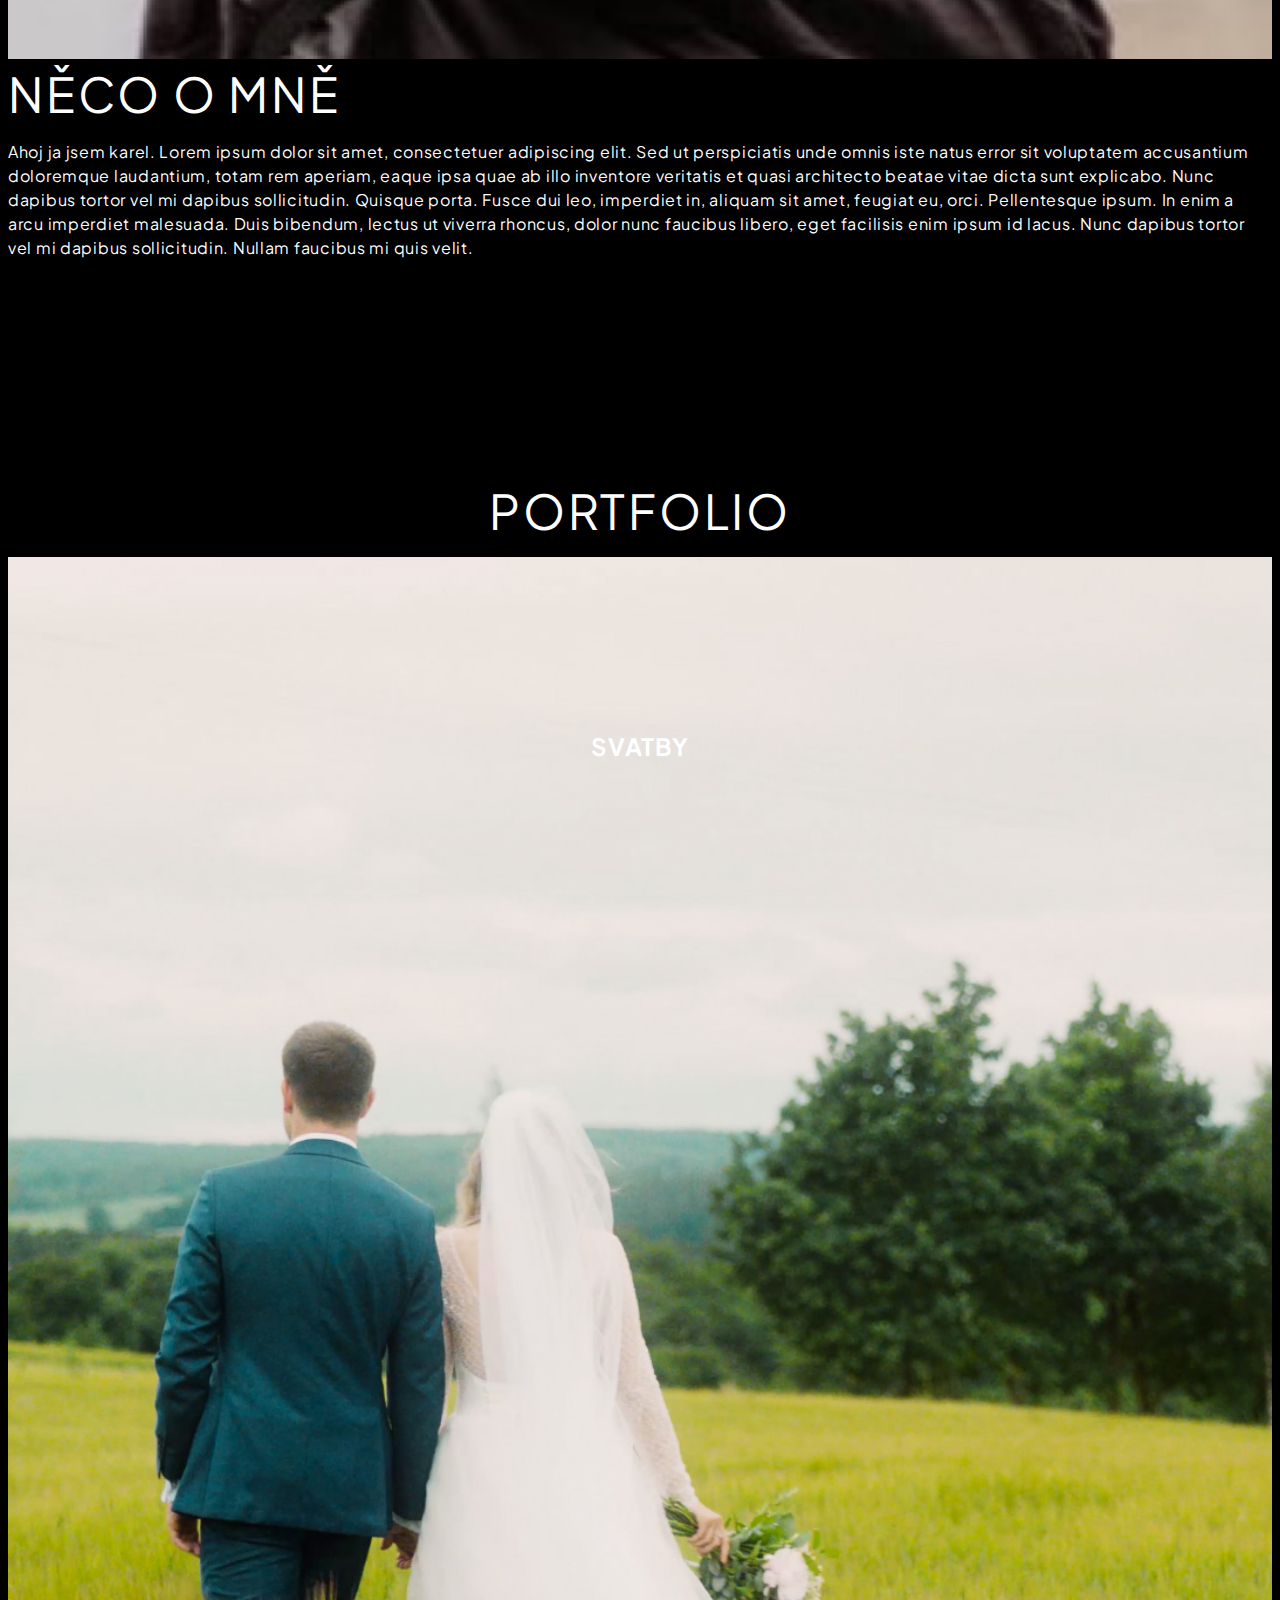
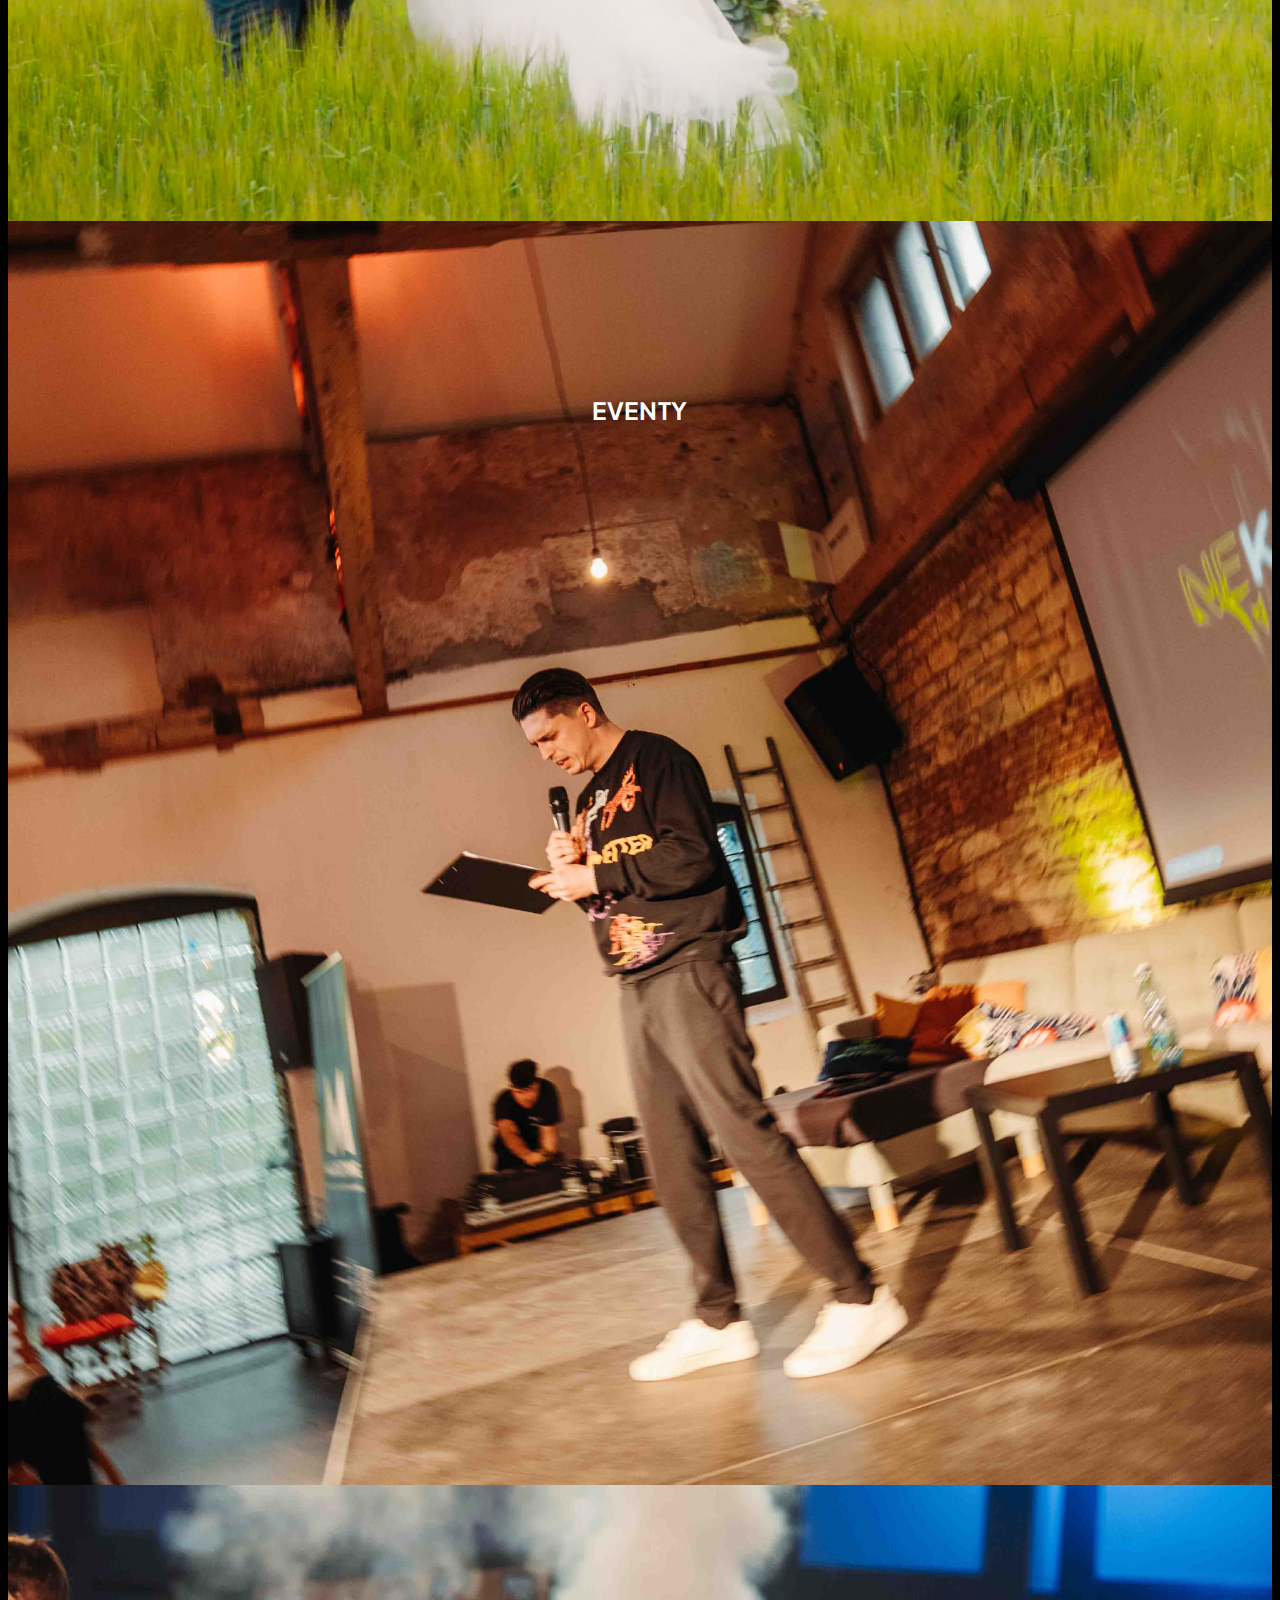
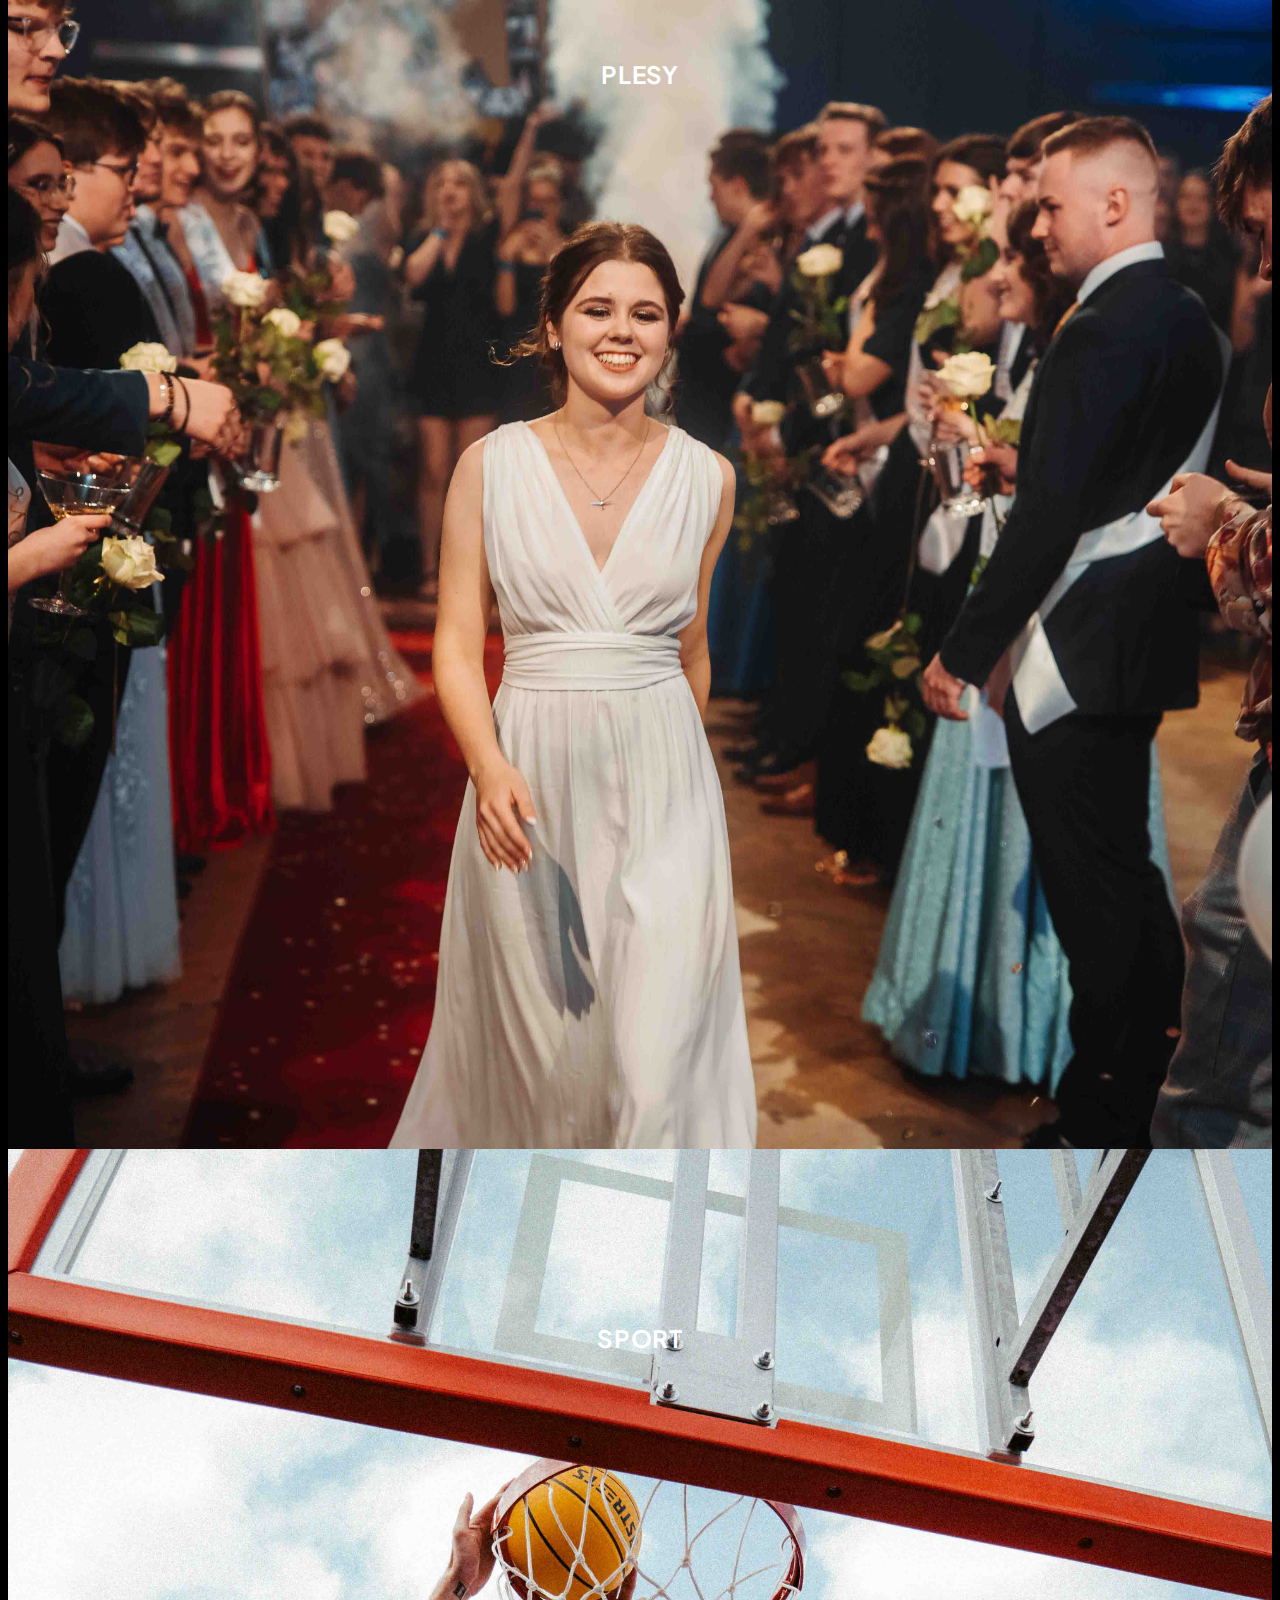
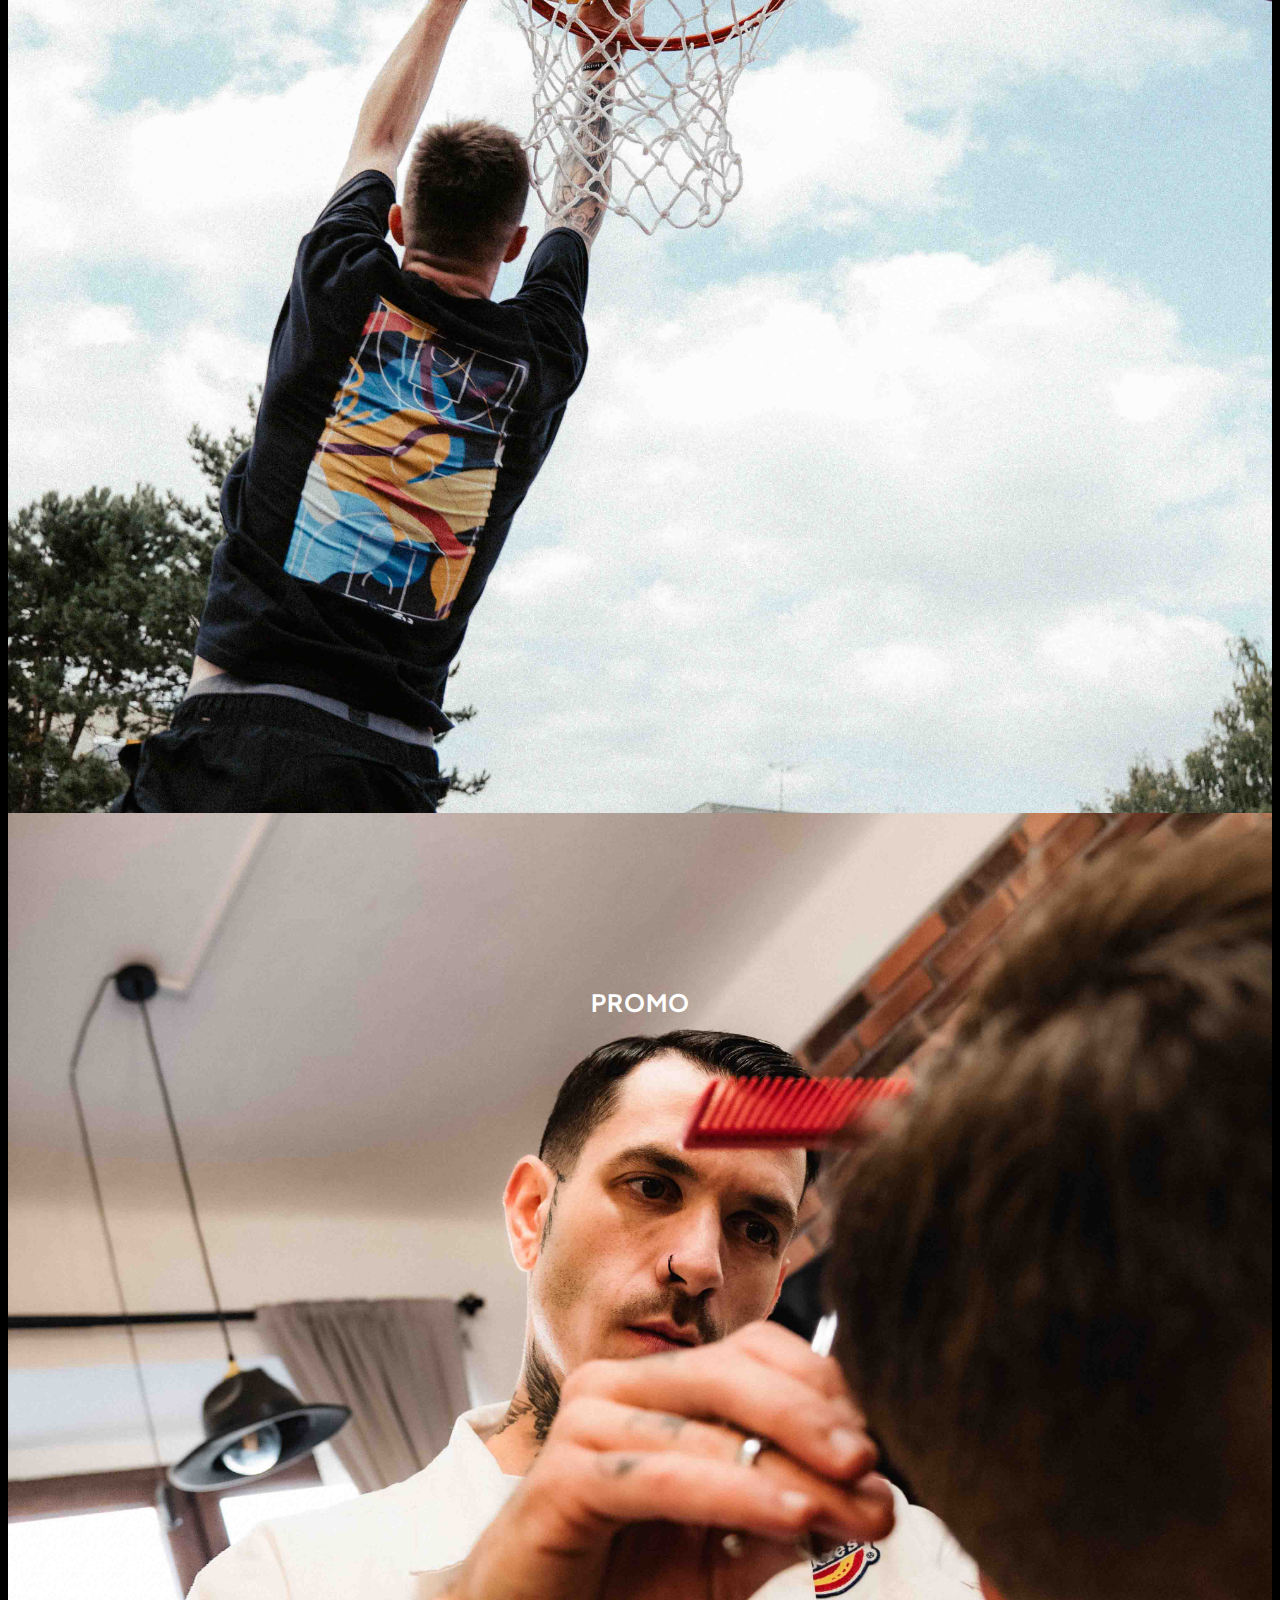
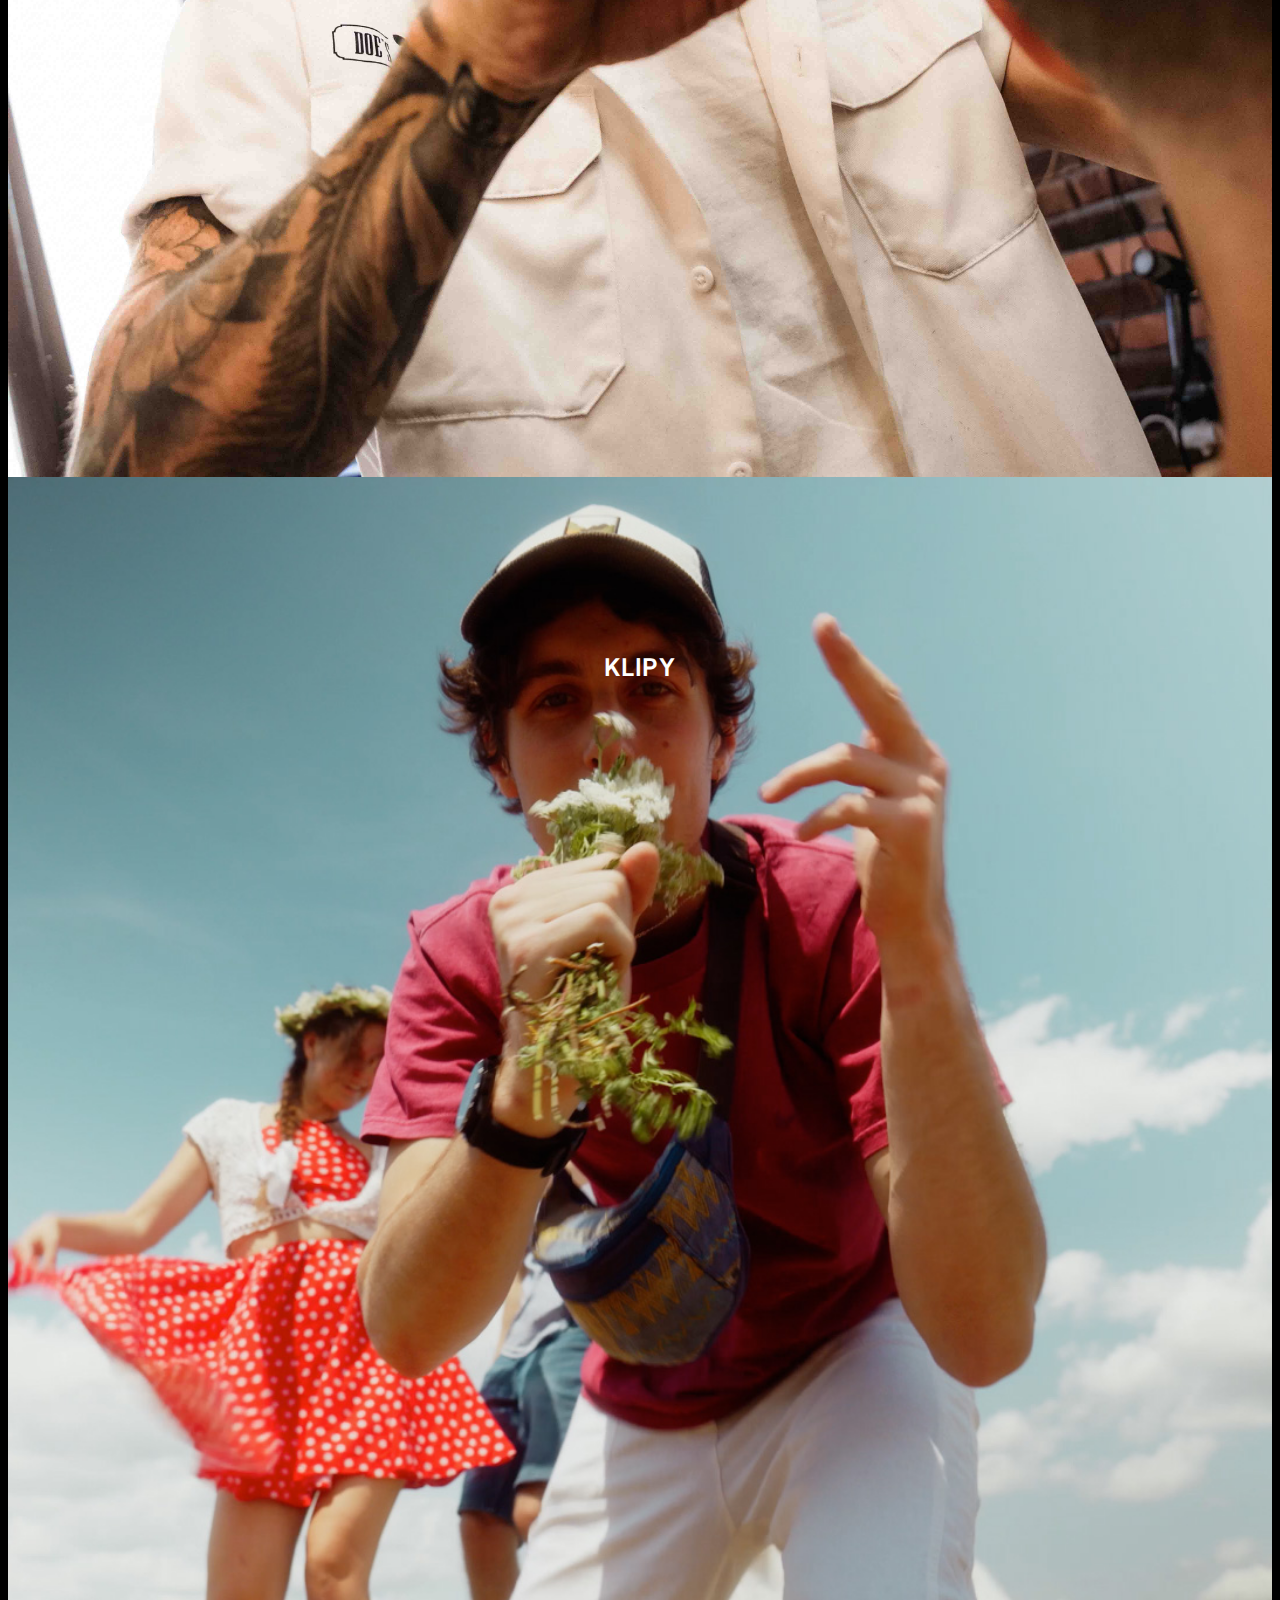
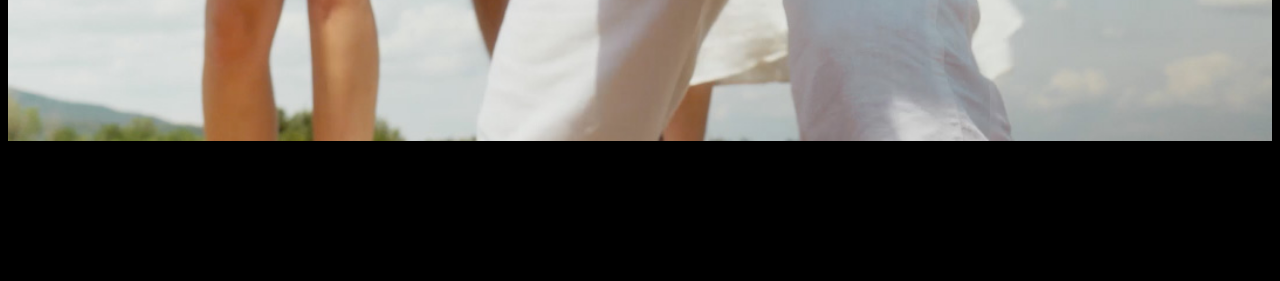
==== commit ef54bf4e: "Update index.html" ====
--- a/index.html
+++ b/index.html
@@ -5,7 +5,7 @@
     <link href="https://cdn.jsdelivr.net/npm/bootstrap@5.0.2/dist/css/bootstrap.min.css" rel="stylesheet" integrity="sha384-EVSTQN3/azprG1Anm3QDgpJLIm9Nao0Yz1ztcQTwFspd3yD65VohhpuuCOmLASjC" crossorigin="anonymous">
     <script src="https://cdn.jsdelivr.net/npm/bootstrap@5.0.2/dist/js/bootstrap.bundle.min.js" integrity="sha384-MrcW6ZMFYlzcLA8Nl+NtUVF0sA7MsXsP1UyJoMp4YLEuNSfAP+JcXn/tWtIaxVXM" crossorigin="anonymous"></script>
     <meta name="viewport" content="width=device-width, initial-scale=1">
-    <meta name="google-site-verification" content="vHR59kk5XxqU0To3HJuiOSK8h4vHAgWkyY5hGdn8bIM" />
+    
        <!-- <link rel="stylesheet" href="navbarstyle.css"> -->
     <link rel="stylesheet" href="style3new.css">
 
--- a/style3new.css
+++ b/style3new.css
@@ -90,7 +90,7 @@
   left: 50%;
   transform: translate(-50%, -50%);
 
-  text-decoration: line-through;
+  /* text-decoration: line-through; */
   color: #fff;
   font-family: Plus Jakarta Sans;
   font-size: 24px;
@@ -418,6 +418,94 @@
 
 
 
+/* CAROUSEL */
+  * {
+
+    box-sizing: border-box;
+  }
+
+  
+  .slider-wrapper {
+    margin: 1rem;
+    position: relative;
+    overflow: hidden;
+  }
+  
+  .slides-container {
+    height: calc(100vh - 2rem);
+    width: 100%;
+    display: flex;
+    overflow: scroll;
+    scroll-behavior: smooth;
+    list-style: none;
+    margin: 0;
+    padding: 0;
+  }
+  .slides-container {
+    scrollbar-width: none; /* Firefox */
+    -ms-overflow-style: none;  /* Internet Explorer 10+ */
+}
+/* WebKit */
+.slides-container::-webkit-scrollbar { 
+    width: 0;
+    height: 0;
+}
+  .slide-arrow {
+    position: absolute;
+    display: flex;
+    top: 0;
+    bottom: 0;
+    margin-top: 4rem;
+    height: 4rem;
+    background-color: white;
+    border: none;
+    width: 2rem;
+    font-size: 3rem;
+    padding: 0;
+    cursor: pointer;
+    opacity: 0.5;
+    transition: opacity 100ms;
+  }
+  
+  .slide-arrow:hover,
+  .slide-arrow:focus {
+    opacity: 1;
+  }
+  
+  #slide-arrow-prev {
+    left: 0;
+    padding-left: 0.25rem;
+    border-radius: 0 2rem 2rem 0;
+  }
+  
+  #slide-arrow-next {
+    right: 0;
+    padding-left: 0.75rem;
+    border-radius: 2rem 0 0 2rem;
+  }
+  
+  .slide {
+    width: 100%;
+    height: 100%;
+    flex: 1 0 100%;
+  }
+  
+  
+  
+  footer {
+    padding: 1em;
+    text-align: center;
+    background-color: #FFDFB9;
+  }
+  
+  footer a {
+    color: inherit;
+    text-decoration: none;
+  }
+  
+  footer .heart {
+    color: #DC143C;
+  }
 
 /*
 .nav-link{
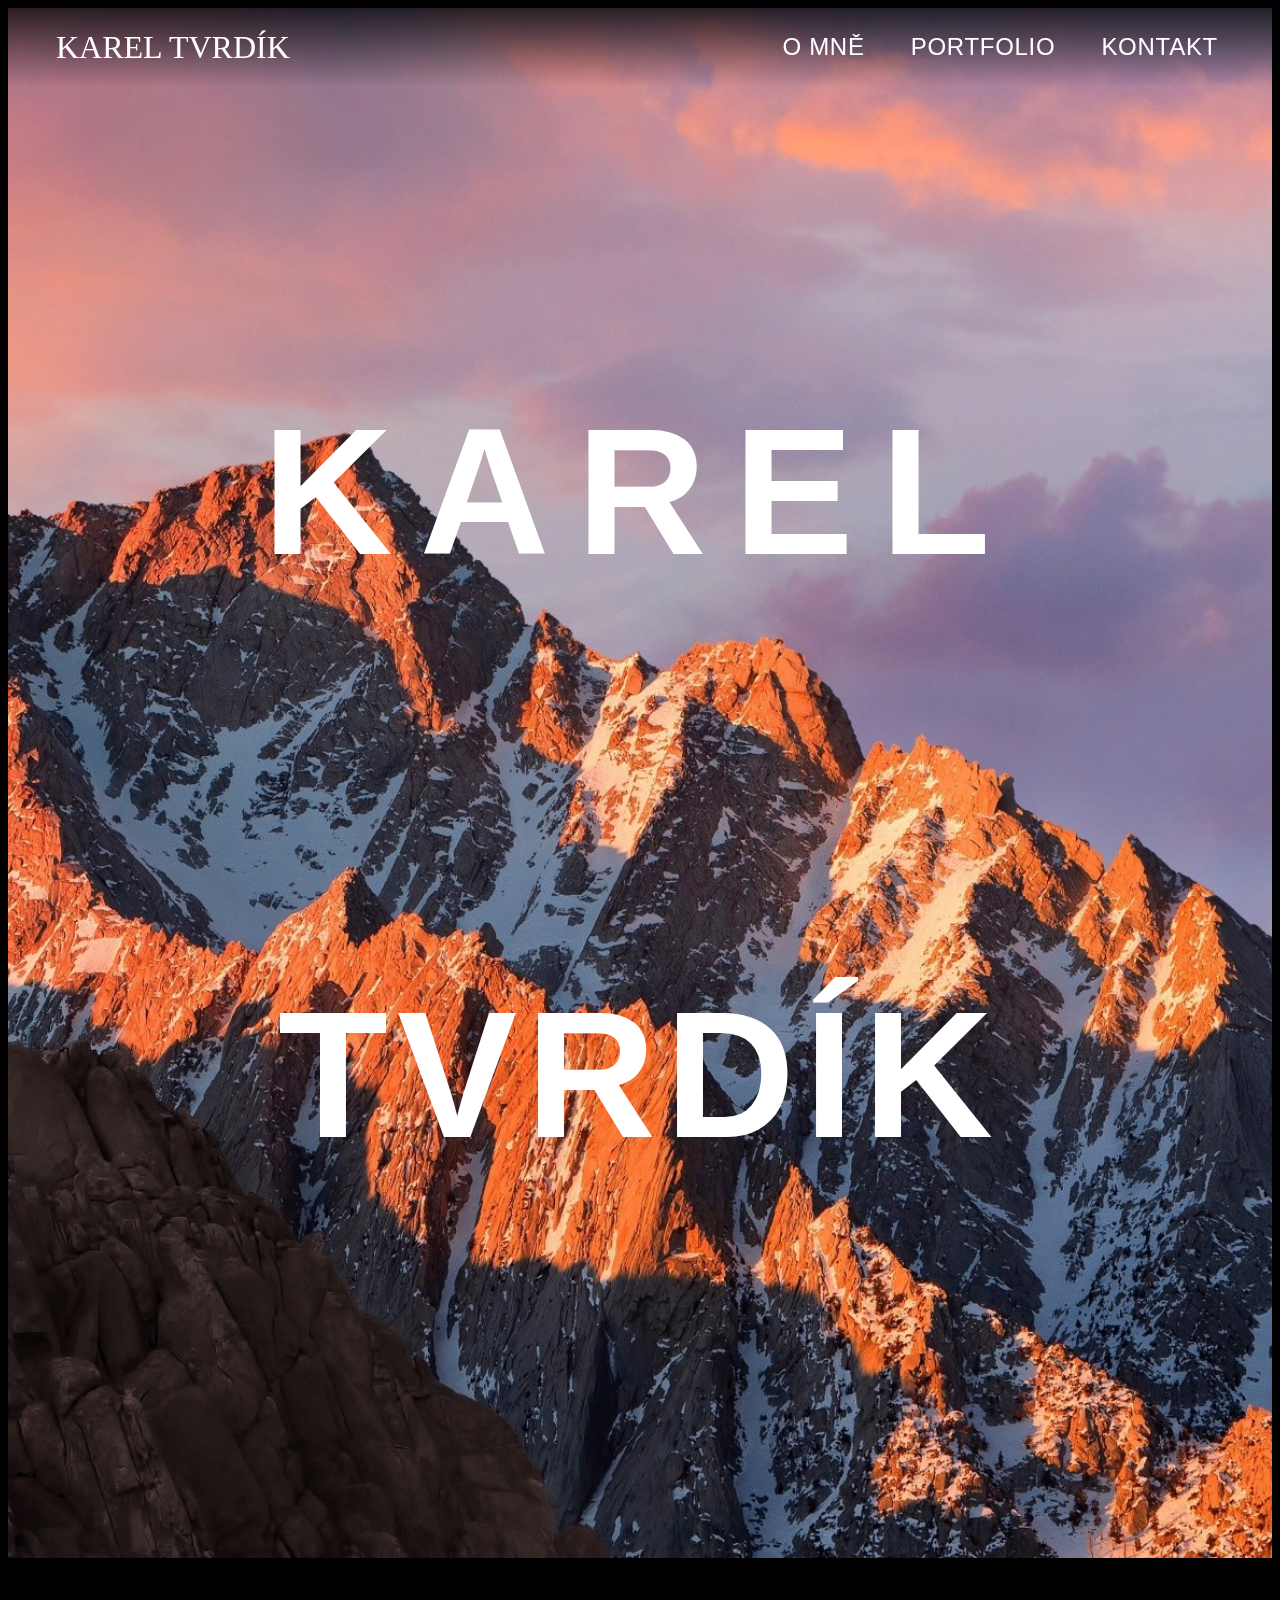
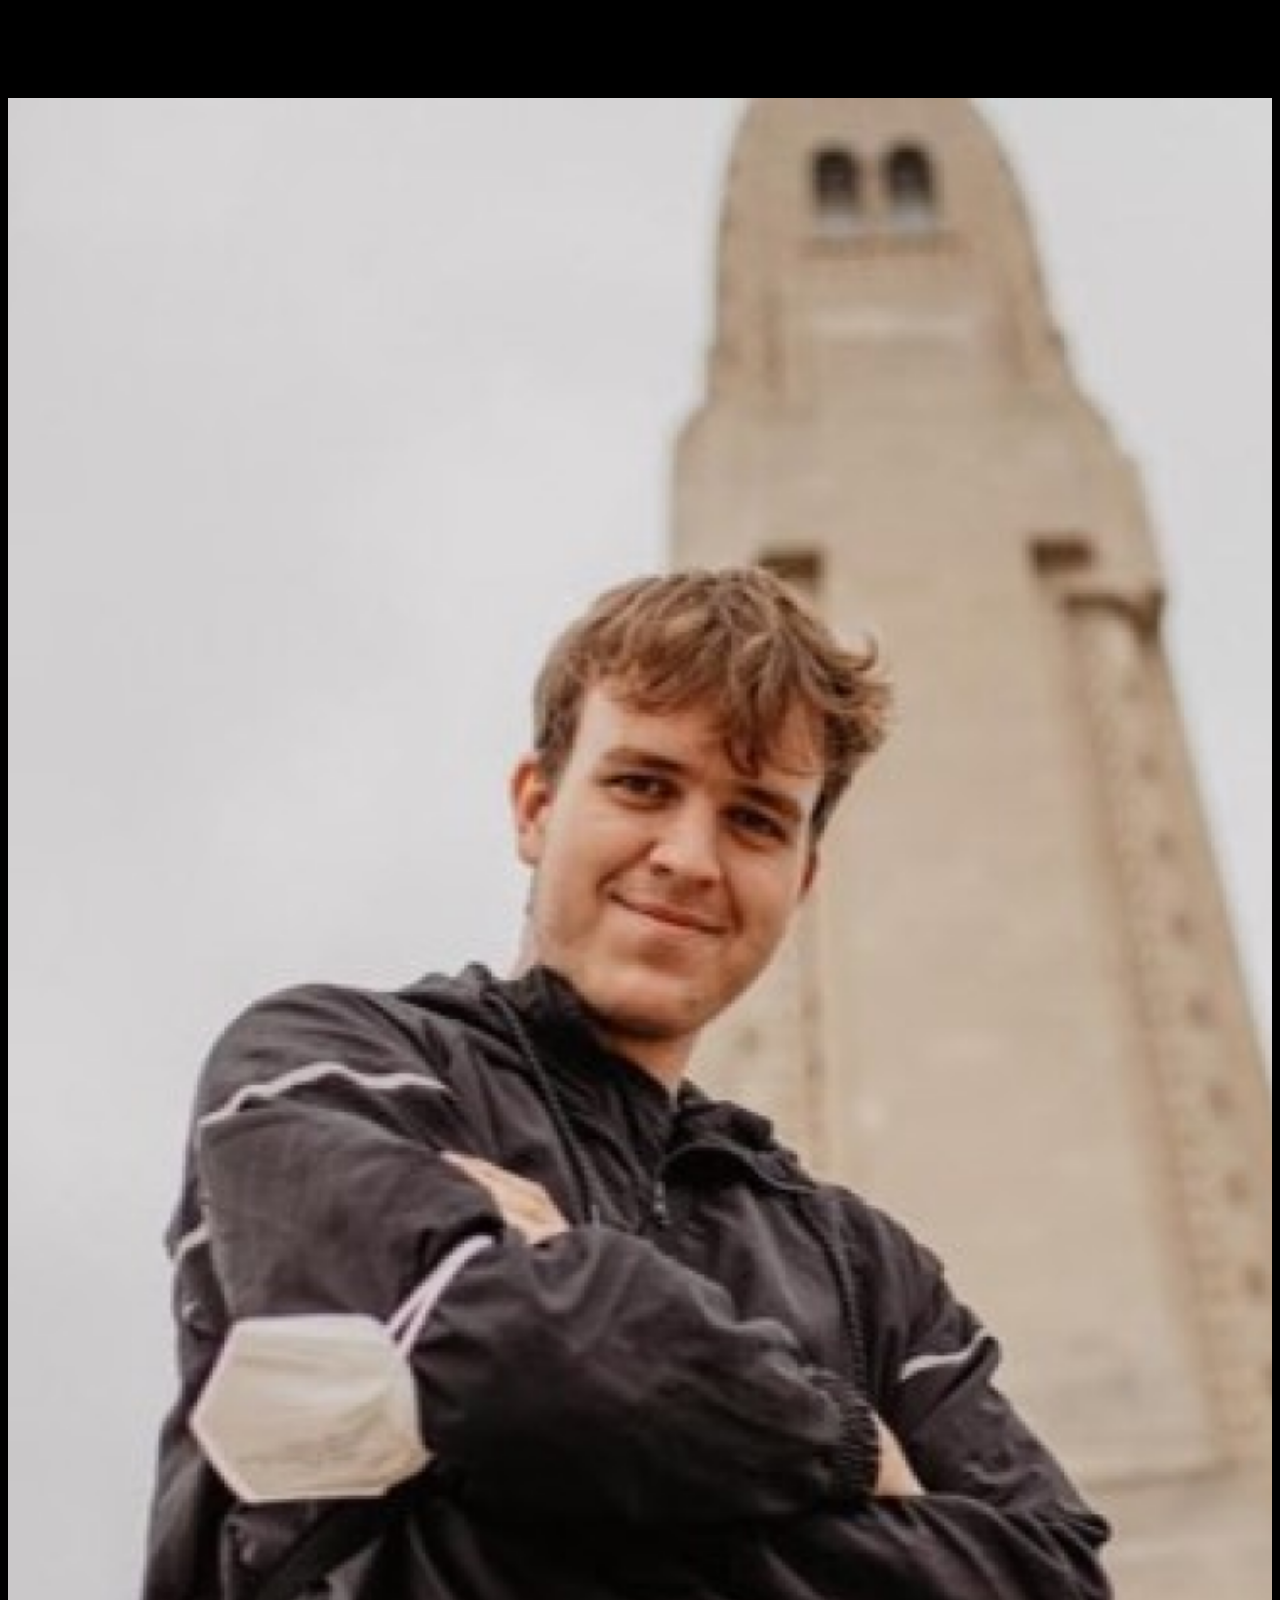
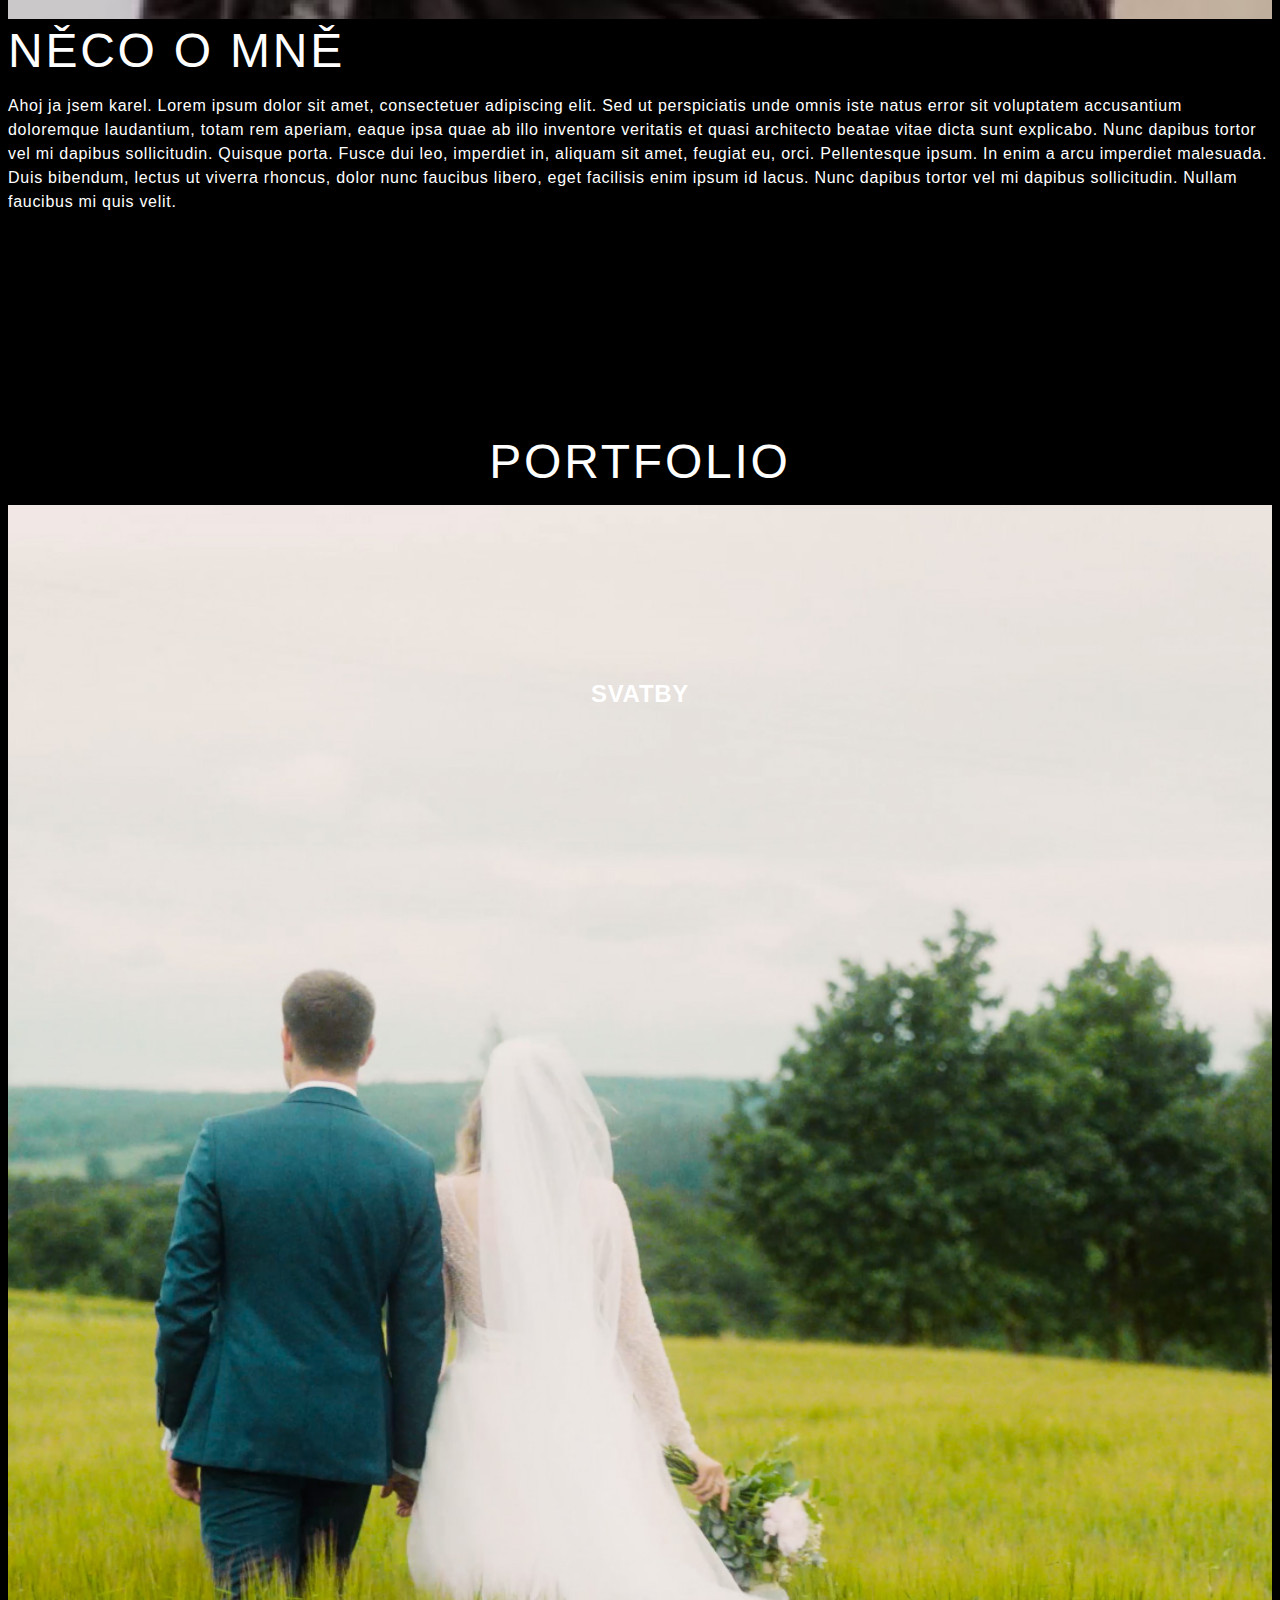
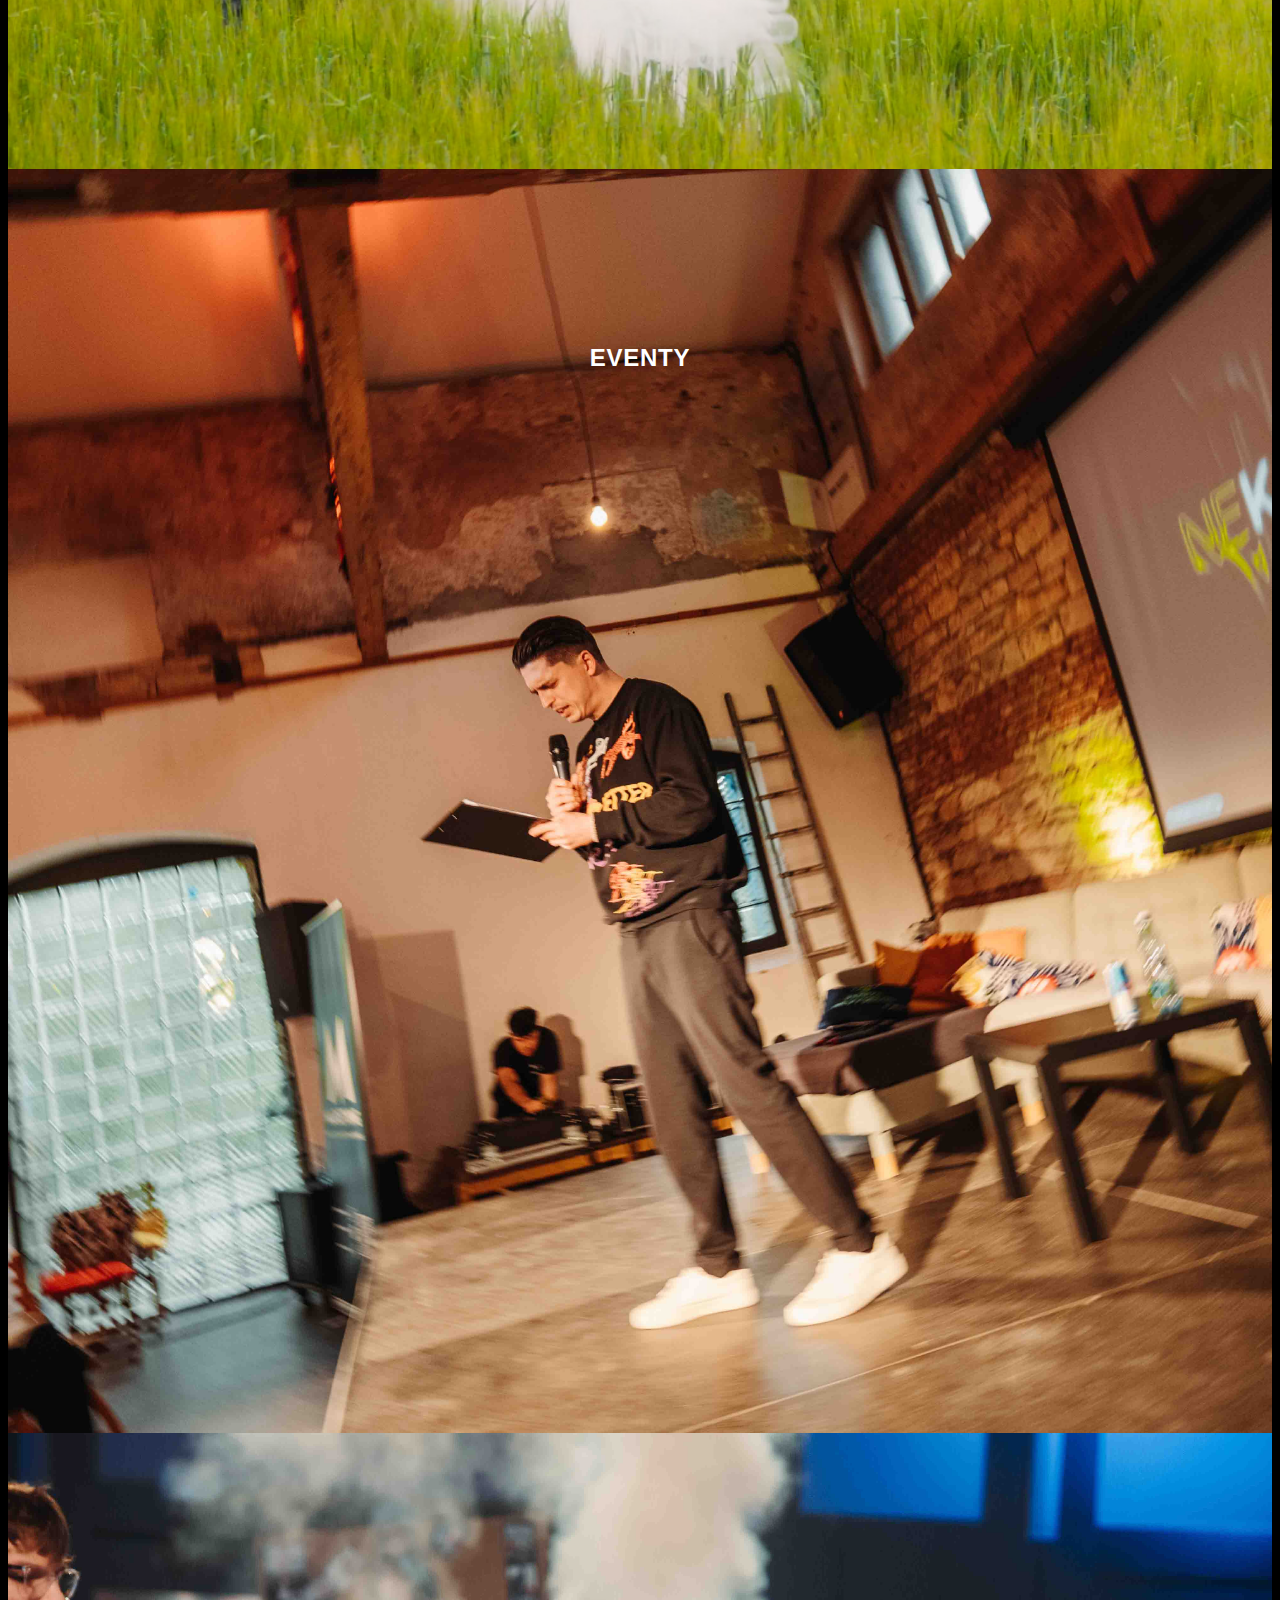
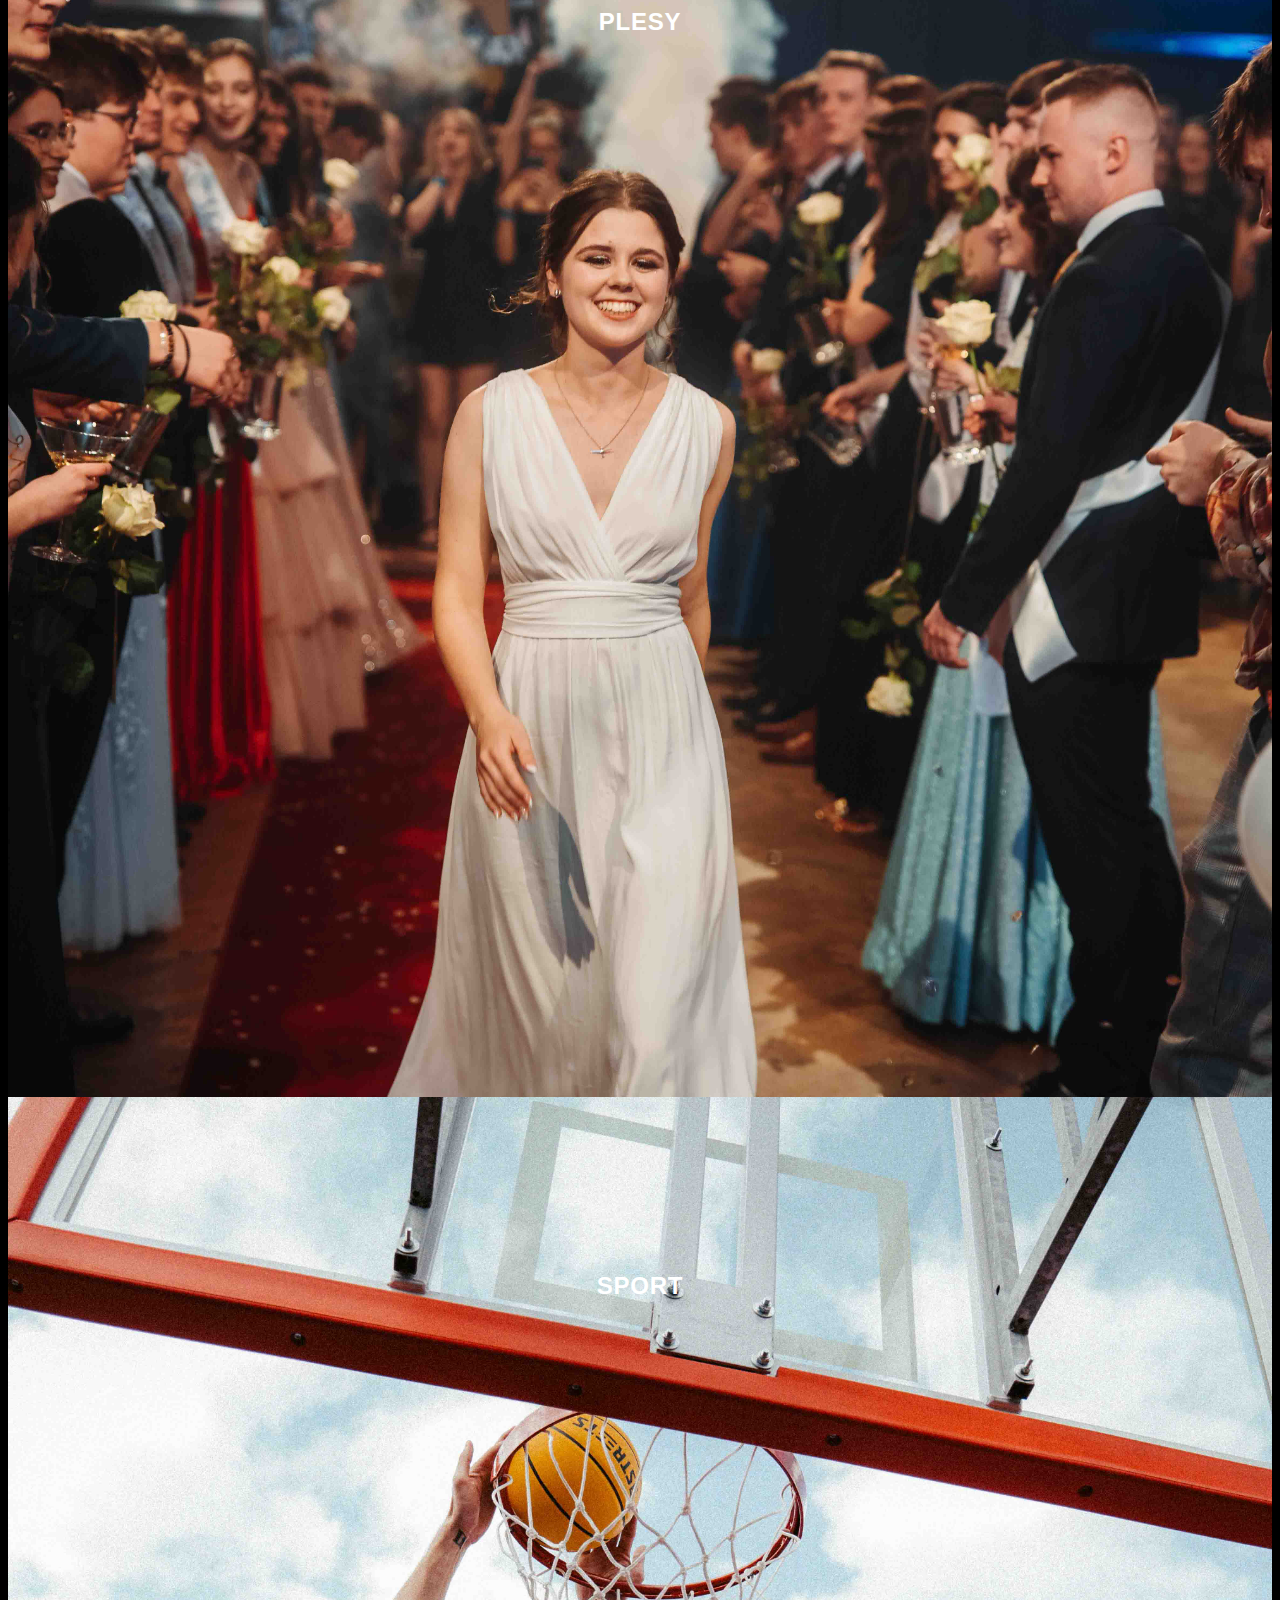
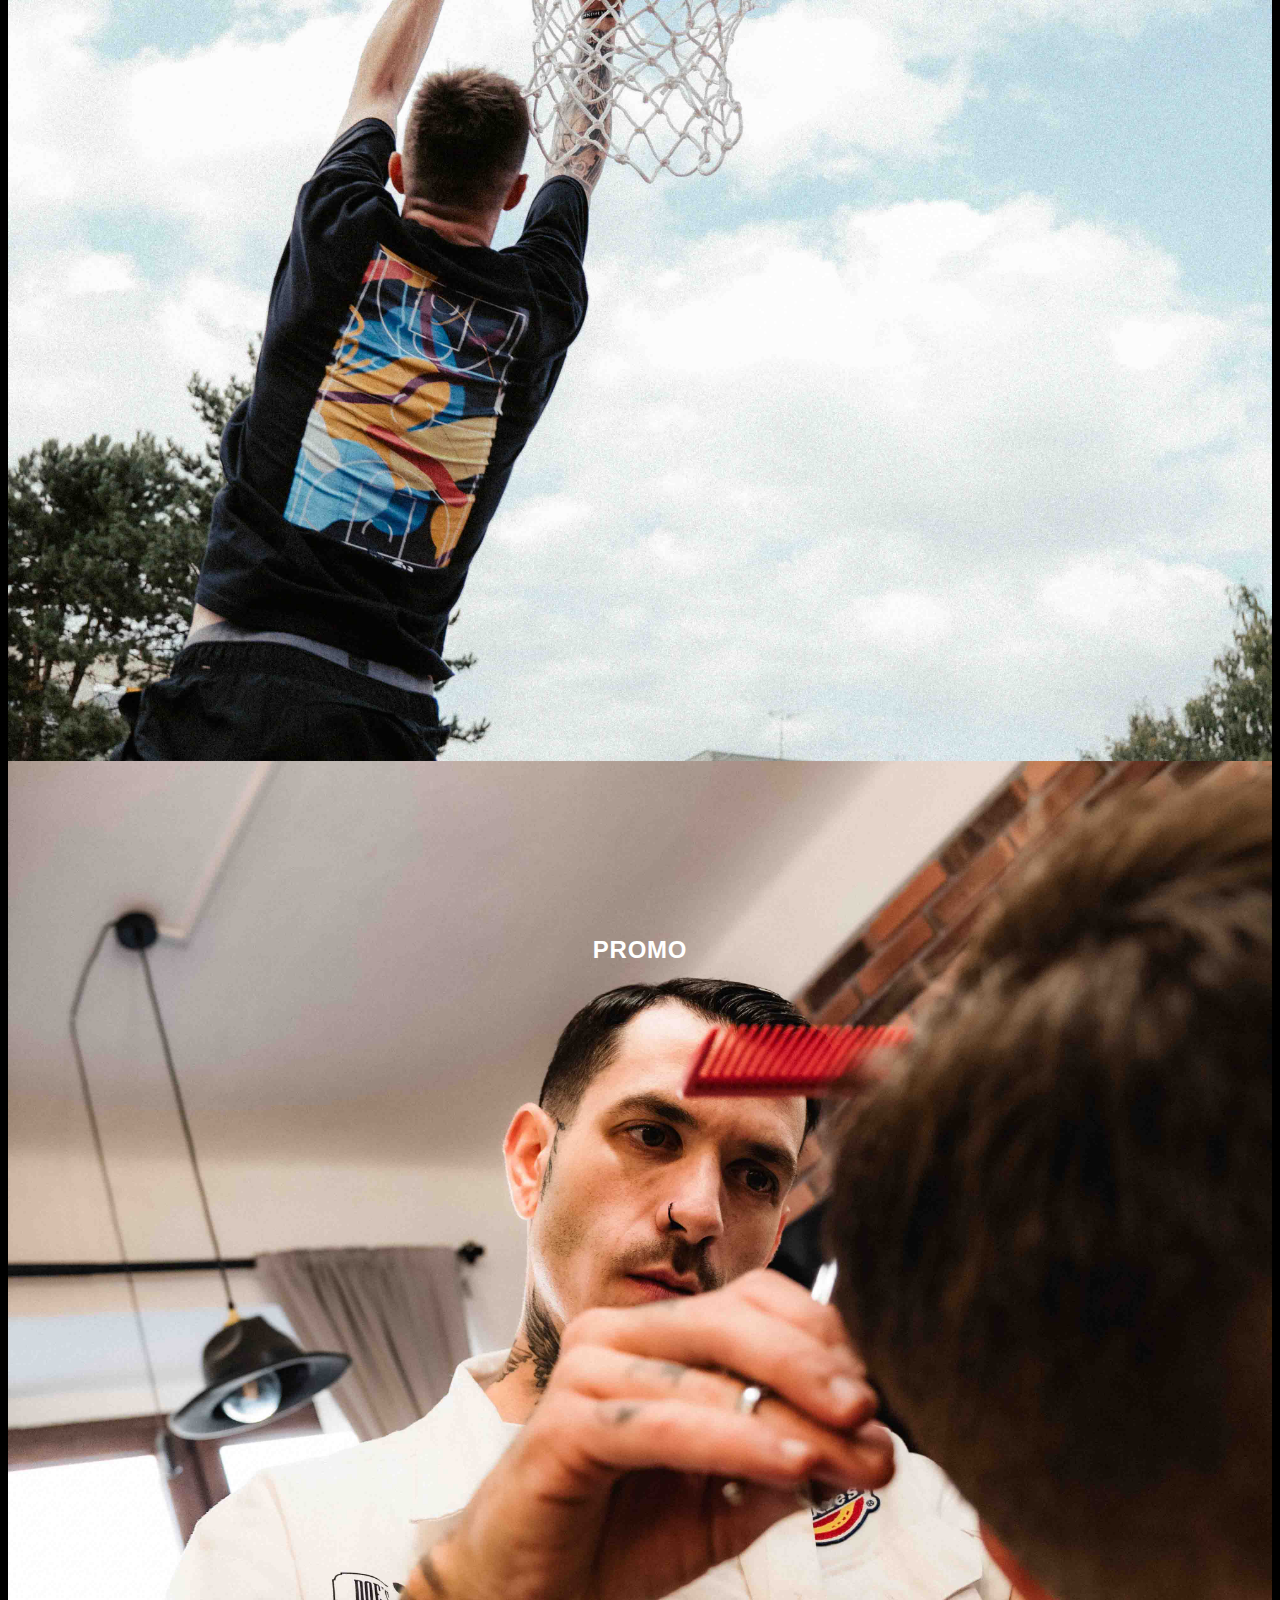
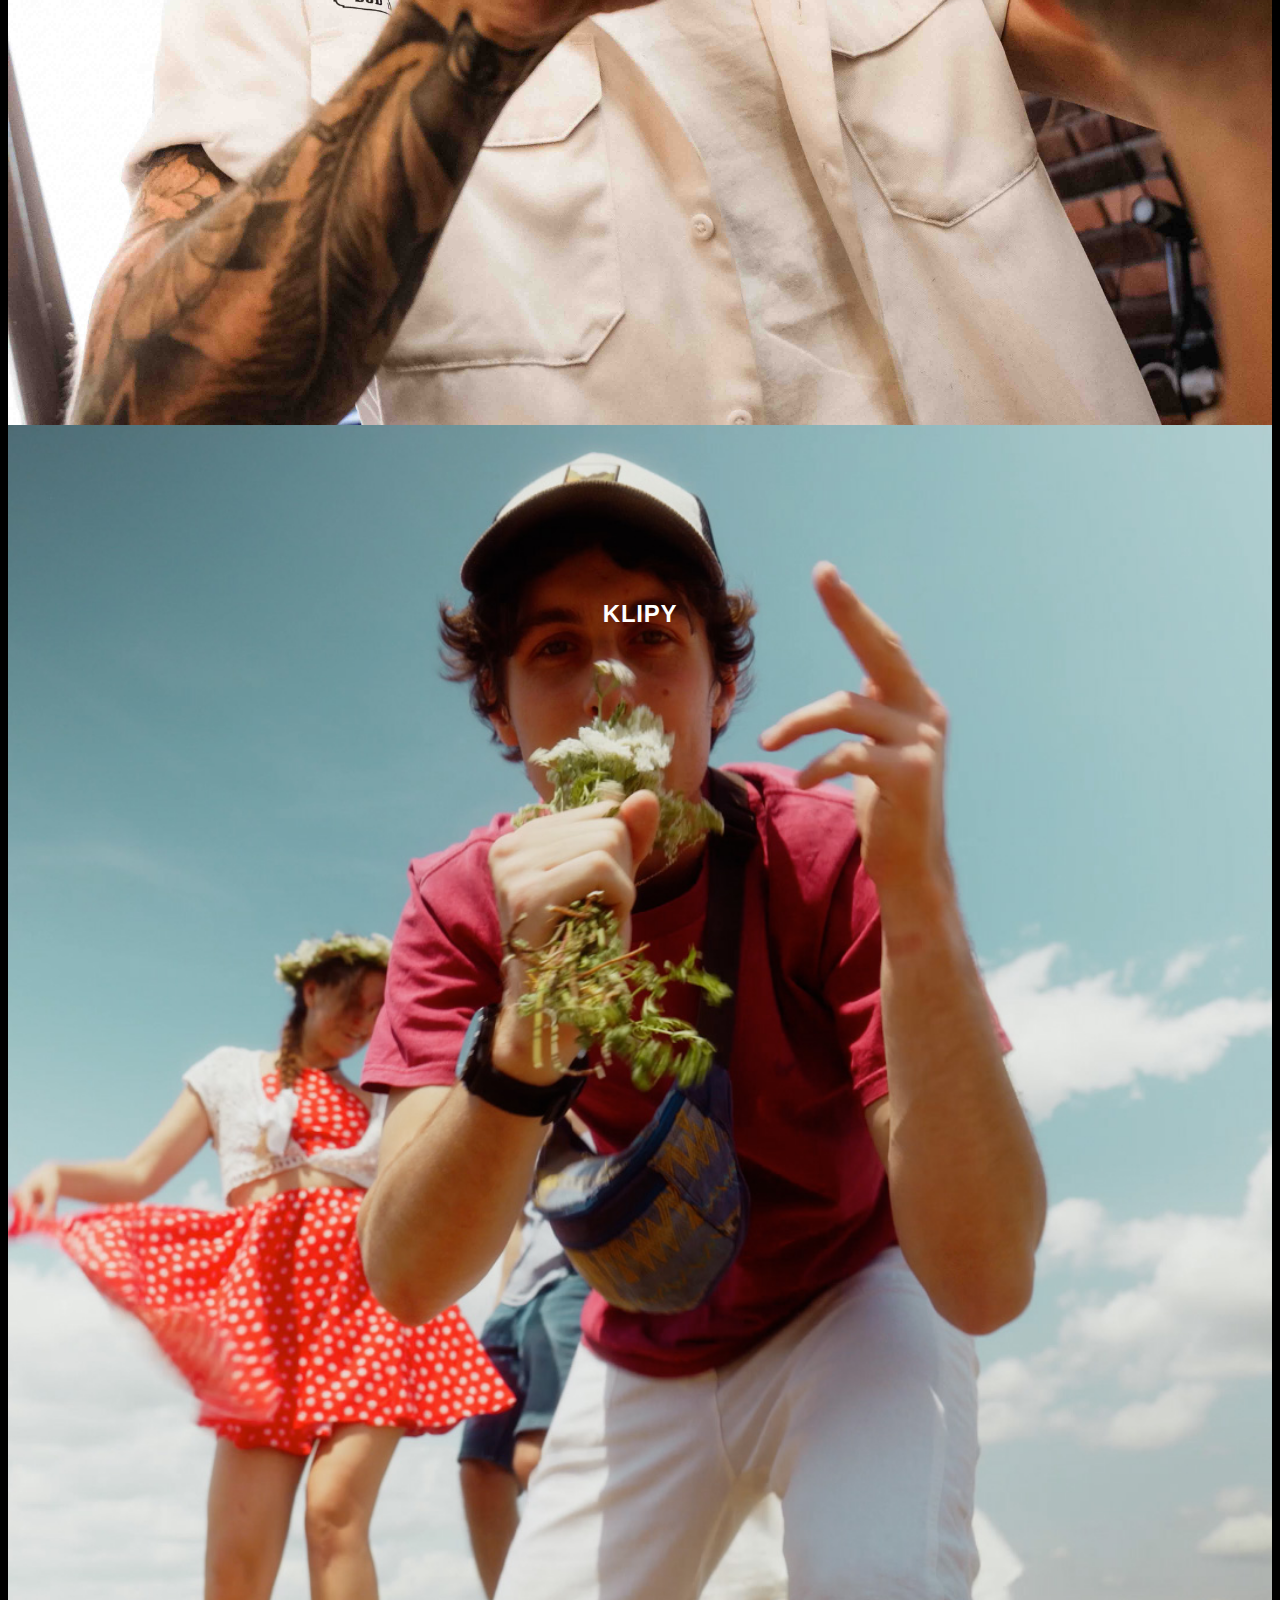
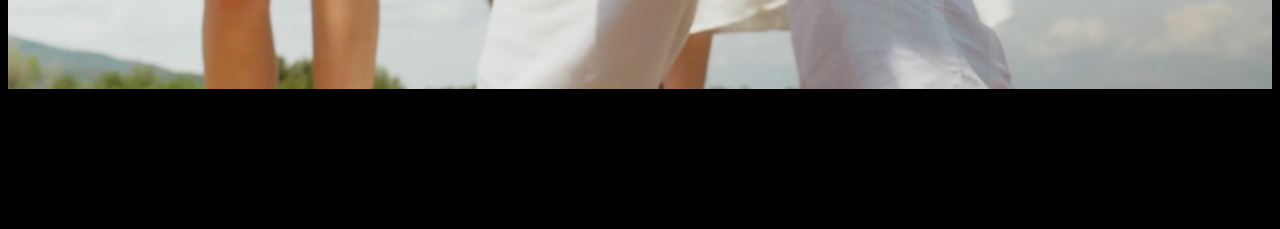
==== commit 436d9483: "Add files via upload" ====
--- a/index.html
+++ b/index.html
@@ -91,7 +91,7 @@
                 <img class="about_picture" src="aboutme.png">
             </div>
             <div class="col ">
-                <h2 id="omne">NĚCO O MNĚ</h2>
+                <h2 id="omne"> NĚCO O MNĚ</h2>
                 <h4> Ahoj ja jsem karel. Lorem ipsum dolor sit amet, consectetuer adipiscing elit. Sed ut perspiciatis unde omnis iste natus error sit voluptatem accusantium doloremque laudantium, totam rem aperiam, eaque ipsa quae ab illo inventore veritatis et quasi architecto beatae vitae dicta sunt explicabo. Nunc dapibus tortor vel mi dapibus sollicitudin. Quisque porta. Fusce dui leo, imperdiet in, aliquam sit amet, feugiat eu, orci. Pellentesque ipsum. In enim a arcu imperdiet malesuada. Duis bibendum, lectus ut viverra rhoncus, dolor nunc faucibus libero, eget facilisis enim ipsum id lacus. Nunc dapibus tortor vel mi dapibus sollicitudin. Nullam faucibus mi quis velit.   </h4>
             </div>
             
--- a/style3new.css
+++ b/style3new.css
@@ -1,3 +1,20 @@
+/*
+  změnit font  - jak tluste?
+    dodělat malý carousel, lepší šipky 
+udělat page kontakt
+na stránce klipy velký carousel s klipama
+vyřešit hosting + certifikát
+    stránka svatby - dát místo fotek videa
+    stránka svatby - dodělat horní menu  - rdy
+*/
+@font-face {
+  font-family: 'CY Grotesk';
+  src: url('fonts/kobuzan-cy-grotesk-grand-dark.otf') format('otf'),
+
+}
+ul{
+  padding: 0px;
+}
 
 .hero_flex{
     display: flex;
@@ -16,19 +33,19 @@
 .hero_text1{
     color: #FFF;
     text-align: center;
-    font-family: Plus Jakarta Sans;
+    font-family: 'CY Grotesk', sans-serif;
     font-size: 180px;
     font-style: normal;
-    font-weight: 400;
+    font-weight: 600;
     line-height: normal;
     letter-spacing: 27px;
 }
 .hero_text2{
     color: #FFF;
-    font-family: Plus Jakarta Sans;
+    font-family: 'CY Grotesk', sans-serif;
     font-size: 180px;
     font-style: normal;
-    font-weight: 400;
+    font-weight: 600;
     line-height: normal;
     letter-spacing: 9px;
 }
@@ -41,10 +58,10 @@
 }
 h2{
     color: #FFF;
-    font-family: Plus Jakarta Sans;
+    font-family: 'CY Grotesk', sans-serif;
     font-size: 80px;
     font-style: normal;
-    font-weight: 400;
+    font-weight: bold;
     line-height: normal;
     letter-spacing: 2.76px;
 
@@ -52,10 +69,10 @@
 }
 h4{
     color: #FFF;
-    font-family: Plus Jakarta Sans;
+    font-family: 'CY Grotesk', sans-serif;
     font-size: 24px;
     font-style: normal;
-    font-weight: 400;
+    font-weight: bold;
     line-height: 150%; /* 36px */
     letter-spacing: 0.72px;
  
@@ -92,7 +109,7 @@
 
   /* text-decoration: line-through; */
   color: #fff;
-  font-family: Plus Jakarta Sans;
+  font-family: 'CY Grotesk', sans-serif;
   font-size: 24px;
   font-style: normal;
   font-weight: 700;
@@ -158,7 +175,7 @@
 
 .nav-links a {
   color: #fff;
-  font-family: Plus Jakarta Sans;
+  font-family: 'CY Grotesk', sans-serif;
   font-size: 24px;
   font-style: normal;
   font-weight: 400;
@@ -203,17 +220,17 @@
 
 .dropdown {
   background-color: #0000001c;
-  padding: 1em;
+
   position: absolute; /*WI#0000001c;TH RESPECT TO PARENT*/
   display: none;
-  top: 36px;
+  
 }
 .dropdown.background-white {
   background-color: #ffffff3d;
-  padding: 1em;
+
   position: absolute; /*WI#0000001c;TH RESPECT TO PARENT*/
   display: none;
-  top: 36px;
+  
 }
 
 .dropdown.background-white li:hover {
@@ -226,8 +243,8 @@
 }
 
 .dropdown li {
-  padding: 0.5em 1em;
-  width: 8em;
+  padding: 0.5rem 2rem;
+  width: 10rem;
   text-align: center;
 }
 
@@ -263,7 +280,7 @@
 
 h2{
     color: #FFF;
-    font-family: Plus Jakarta Sans;
+    font-family: 'CY Grotesk', sans-serif;
     font-size: 48px;
     font-style: normal;
     font-weight: 400;
@@ -275,7 +292,7 @@
 }
 h4{
     color: #FFF;
-    font-family: Plus Jakarta Sans;
+    font-family: 'CY Grotesk', sans-serif;
     font-size: 16px;
     font-style: normal;
     font-weight: 400;
@@ -335,7 +352,7 @@
  .menu {
     display:none;
     position: absolute;
-    background: linear-gradient(to bottom, rgba(0, 0, 0, 0.025) 10%, rgba(0, 0, 0, 0.25) 95%);
+    background: linear-gradient(to bottom, rgba(0, 0, 0, 0.025) 10%, rgba(0, 0, 0, 0.45) 45%);
     right: 0;
     left: 0;
     text-align: center;
@@ -344,12 +361,23 @@
 
   .menu li:hover {
     display: inline-block;
-    background-color:#0d0d0d48;
+    background-color:#0d0d0d75;
     transition: 0.3s ease;
   }
-  .menu.background-white li:hover {
+
+  .menu.background-white-mobile li.services:hover {
     display: inline-block;
-    background-color:#ffffff3d;
+    background-color:#ffffff71;
+    transition: 0.3s ease;
+ 
+  }
+  .menu li.services:hover {
+    display: inline-block;
+    transition: 0.3s ease;
+  }
+  .menu.background-white-mobile li:hover {
+    display: inline-block;
+    background-color:#ffffff71;
     transition: 0.3s ease;
   }
   .menu li + li {
@@ -363,25 +391,32 @@
   .hamburger {
     display: block;
   }
-
+/*
   .dropdown {
     left: 35%;
     top: 8px;
     transform: translateX(35%);
   }
-
+*/
+  .dropdown{
+   position: relative;
+ 
+  }
+  .dropdown.background-white{
+    position: relative;
+   }
   .dropdown li:hover {
     background-color: #4e4e4e;
 
   }
-  .dropdown.background-white li:hover {
+  .dropdown.background-white-mobile li:hover {
     background-color:#ffffff3d;
   }
 
   .hero_text1{
     color: #FFF;
     text-align: center;
-    font-family: Plus Jakarta Sans;
+    font-family: 'CY Grotesk', sans-serif;
     font-size: 60px;
     font-style: normal;
     font-weight: 400;
@@ -390,7 +425,7 @@
 }
 .hero_text2{
     color: #FFF;
-    font-family: Plus Jakarta Sans;
+    font-family: 'CY Grotesk', sans-serif;
     font-size: 60px;
     font-style: normal;
     font-weight: 400;
@@ -399,23 +434,17 @@
 }
 .logo {
   font-size: 24px;
+  font-family: 'CY Grotesk', sans-serif;
 
 }
 .navbar{
   padding: 8px 24px;
 }
-
-}
-.menu.background-white{
-    display:none;
-    position: absolute;
-    background: linear-gradient(to bottom, rgba(255, 255, 255, 0.025) 10%, rgba(255, 255, 255, 0.25) 95%);
-    right: 0;
-    left: 0;
-    text-align: center;
-    padding: 16px 0;
-  }
-
+.menu.background-white-mobile{
+  background: linear-gradient(to bottom, rgba(255, 255, 255, 0.025) 10%, rgba(255, 255, 255, 0.50)50%)
+}
+
+}
 
 
 /* CAROUSEL */
@@ -426,13 +455,15 @@
 
   
   .slider-wrapper {
-    margin: 1rem;
+
     position: relative;
     overflow: hidden;
+ 
   }
   
   .slides-container {
-    height: calc(100vh - 2rem);
+    /*height: calc(100vh - 2rem); */
+    height: fit-content;
     width: 100%;
     display: flex;
     overflow: scroll;
@@ -453,35 +484,34 @@
   .slide-arrow {
     position: absolute;
     display: flex;
-    top: 0;
-    bottom: 0;
-    margin-top: 4rem;
-    height: 4rem;
-    background-color: white;
+    height: 100%;
+    background-color: #000;
     border: none;
-    width: 2rem;
-    font-size: 3rem;
-    padding: 0;
+    width: 32px;
+    font-size: 1rem;
+    padding: 0.5rem;
     cursor: pointer;
-    opacity: 0.5;
+    opacity: 0.45;
     transition: opacity 100ms;
   }
-  
-  .slide-arrow:hover,
-  .slide-arrow:focus {
-    opacity: 1;
+  .arrow-hero{
+    width: 64px;
+
+  }
+  .slide-arrow:hover {
+    opacity: 0.75;
   }
   
   #slide-arrow-prev {
     left: 0;
-    padding-left: 0.25rem;
-    border-radius: 0 2rem 2rem 0;
+  
+    border-radius: 0 2px 2px 0;
   }
   
   #slide-arrow-next {
     right: 0;
-    padding-left: 0.75rem;
-    border-radius: 2rem 0 0 2rem;
+
+    border-radius: 2px 0 0 2px;
   }
   
   .slide {
@@ -507,6 +537,8 @@
     color: #DC143C;
   }
 
+
+ 
 /*
 .nav-link{
     color: #FFF;
@@ -550,4 +582,4 @@
     text-decoration-line:  line-through;
 
 }
-*/+*/
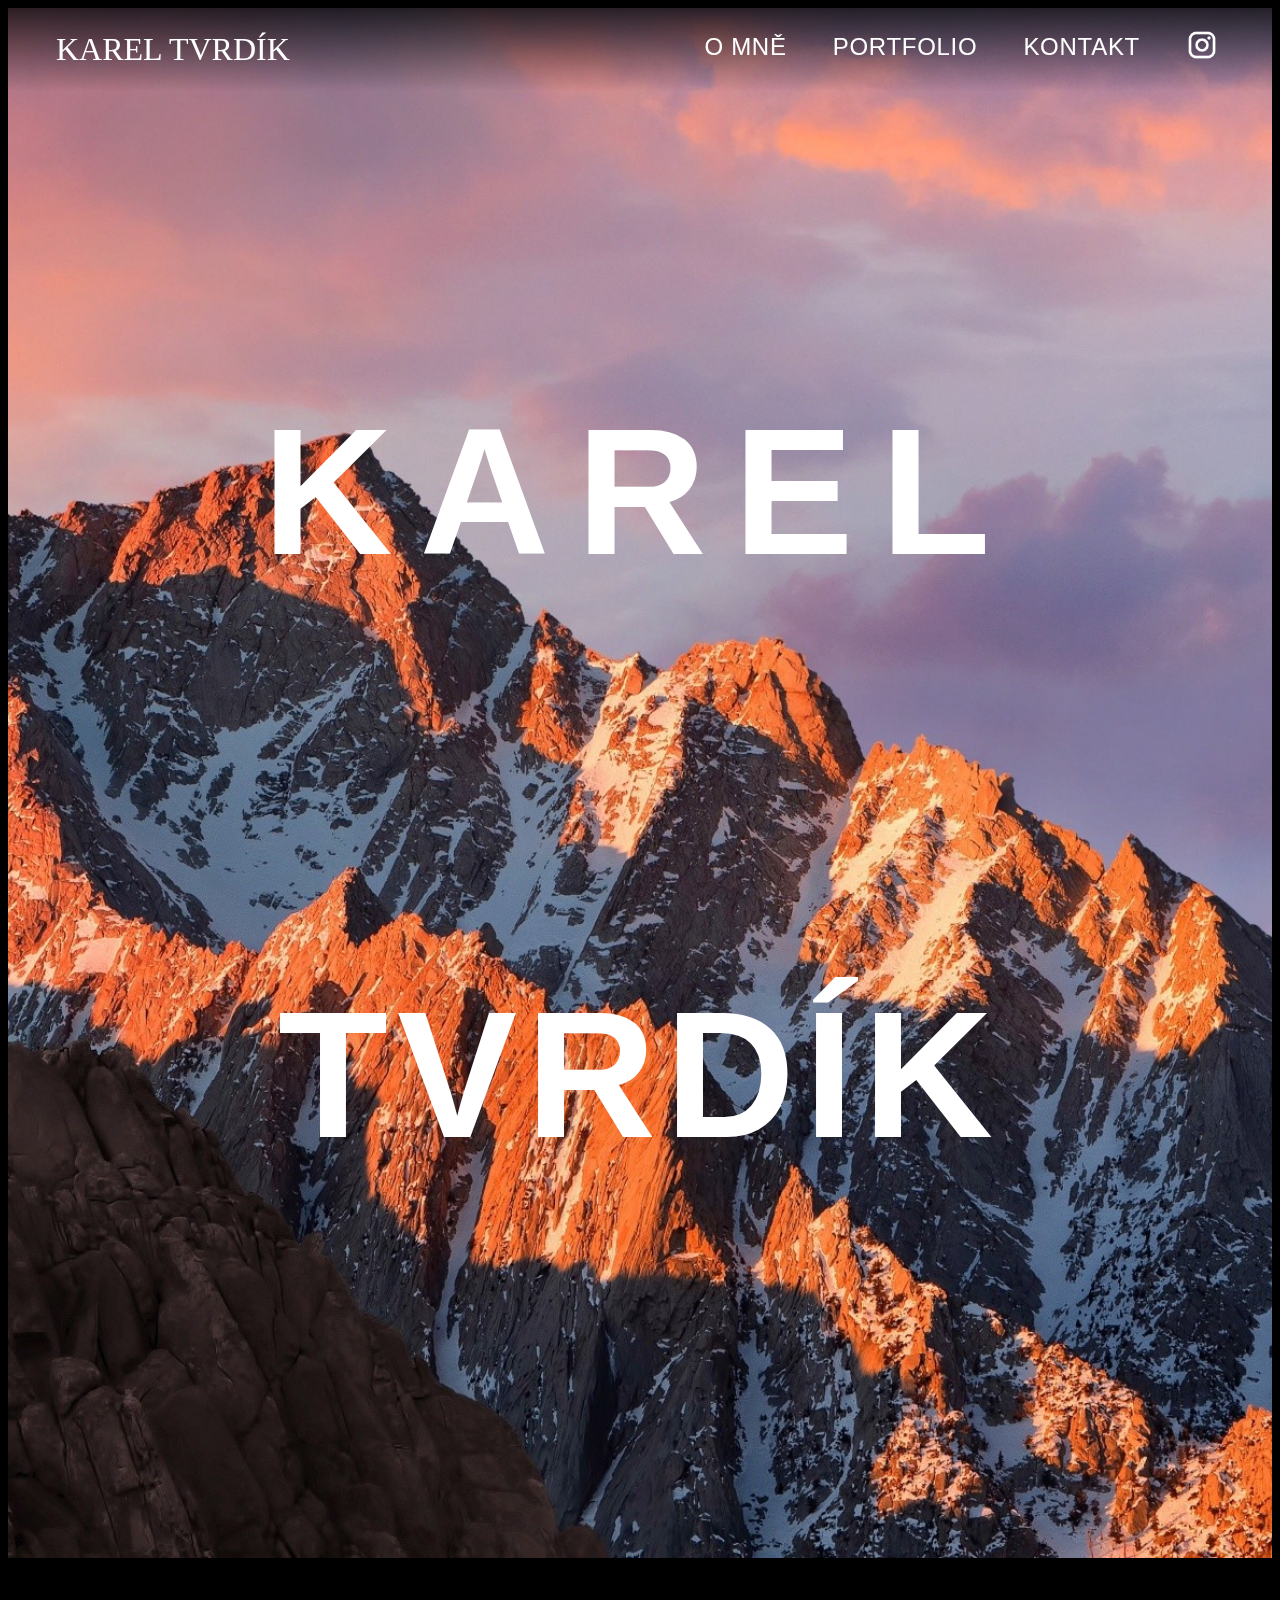
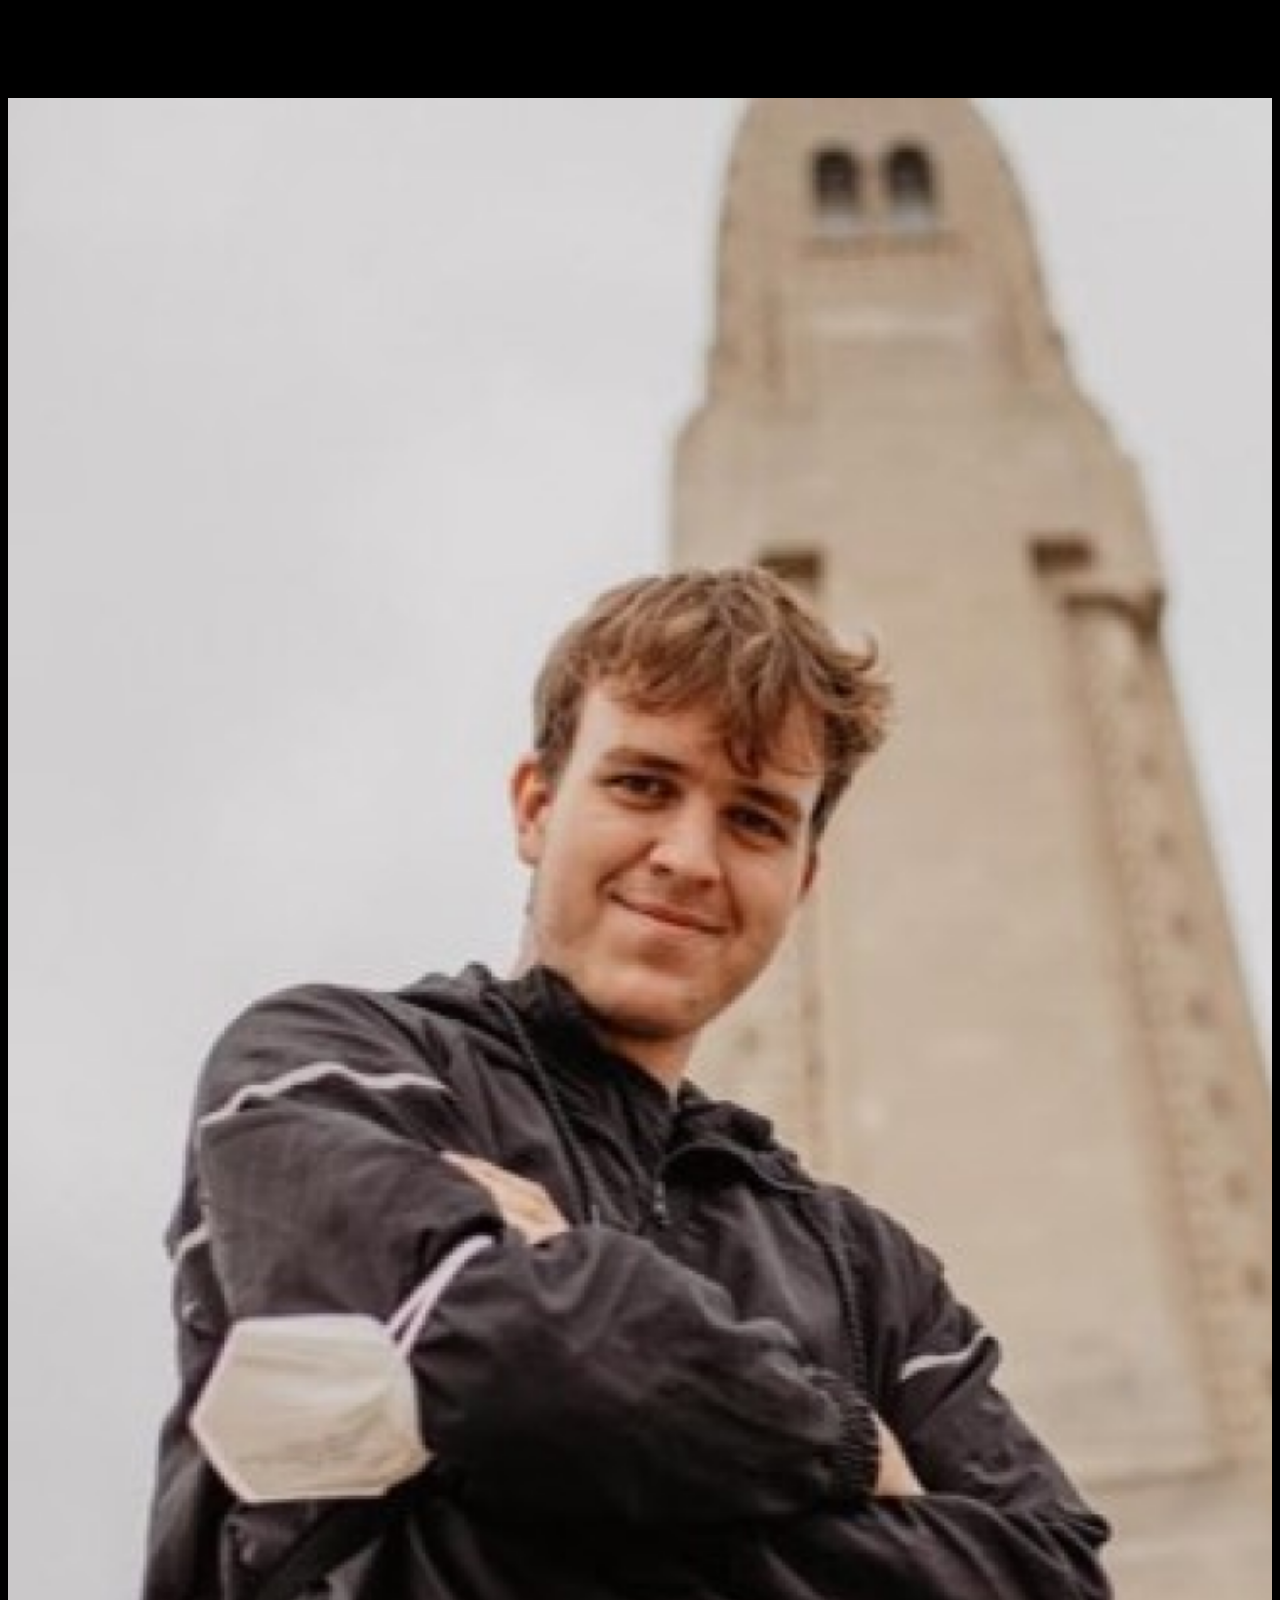
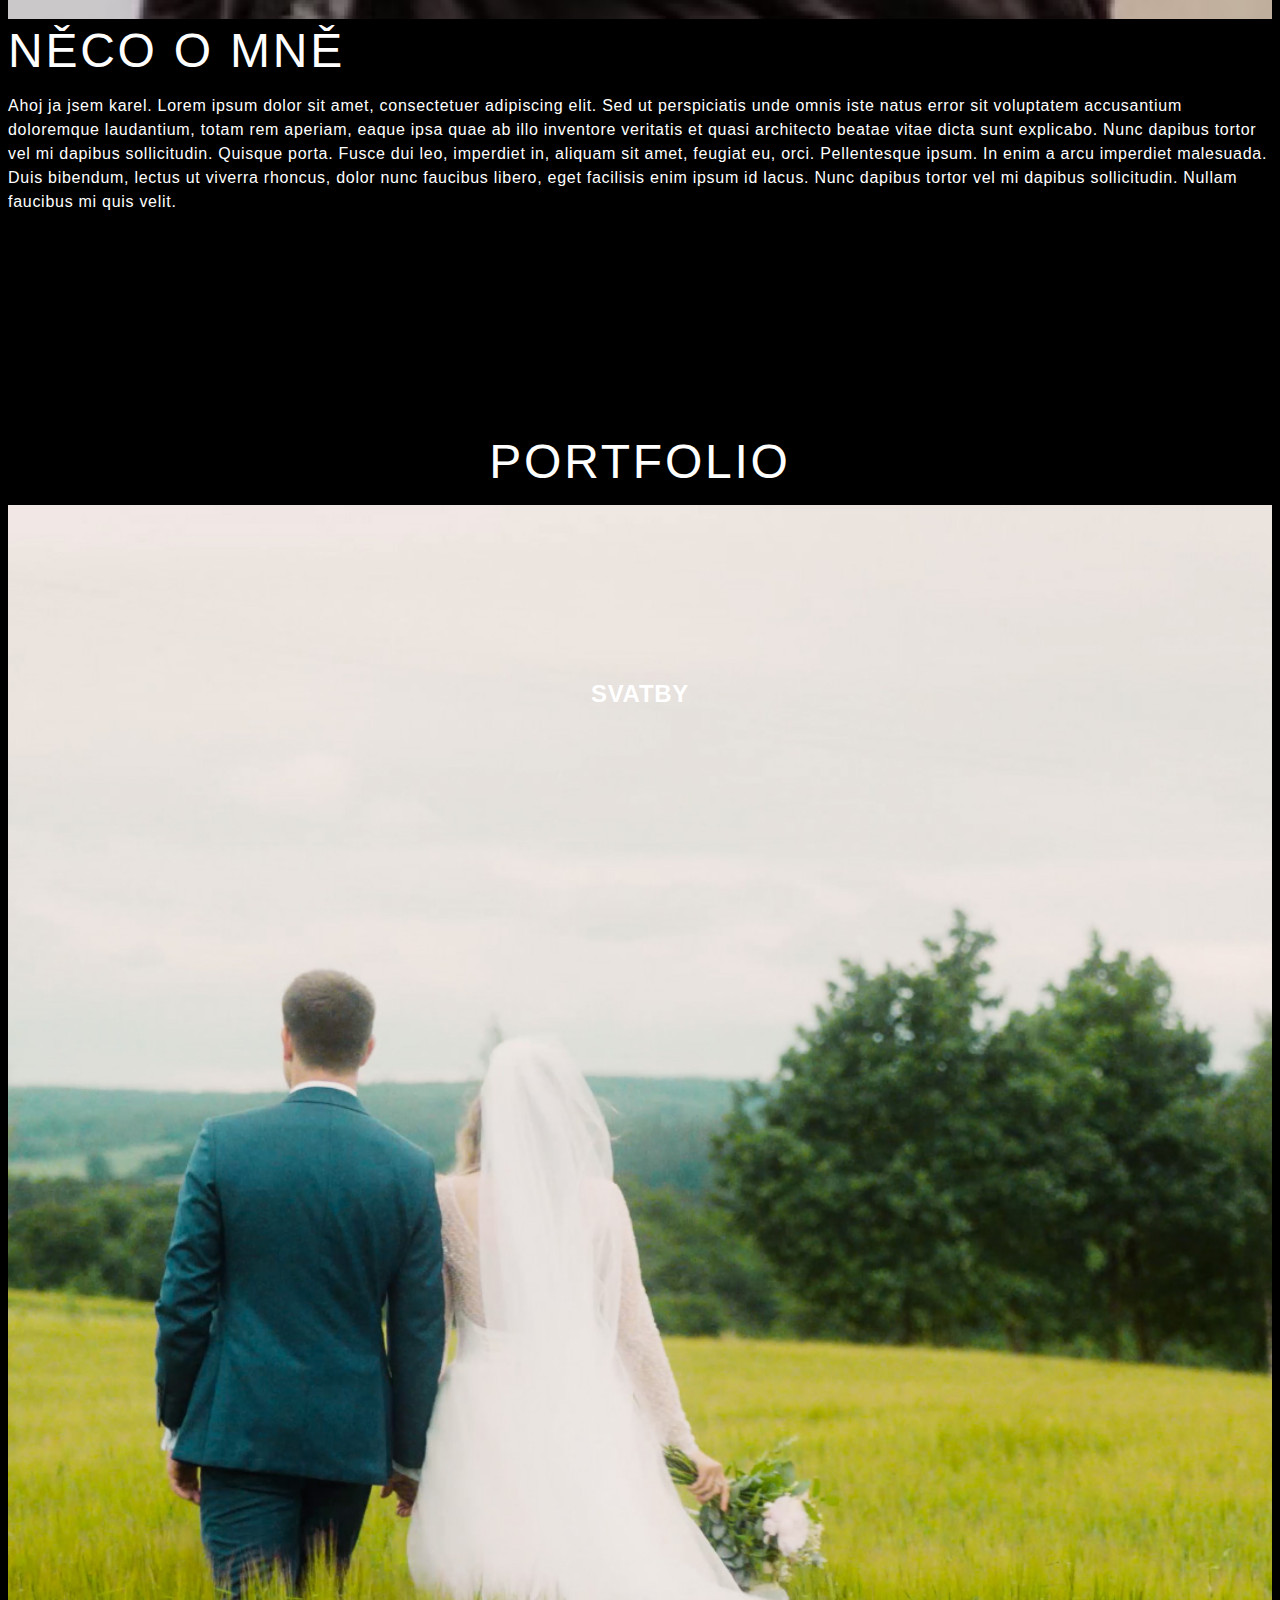
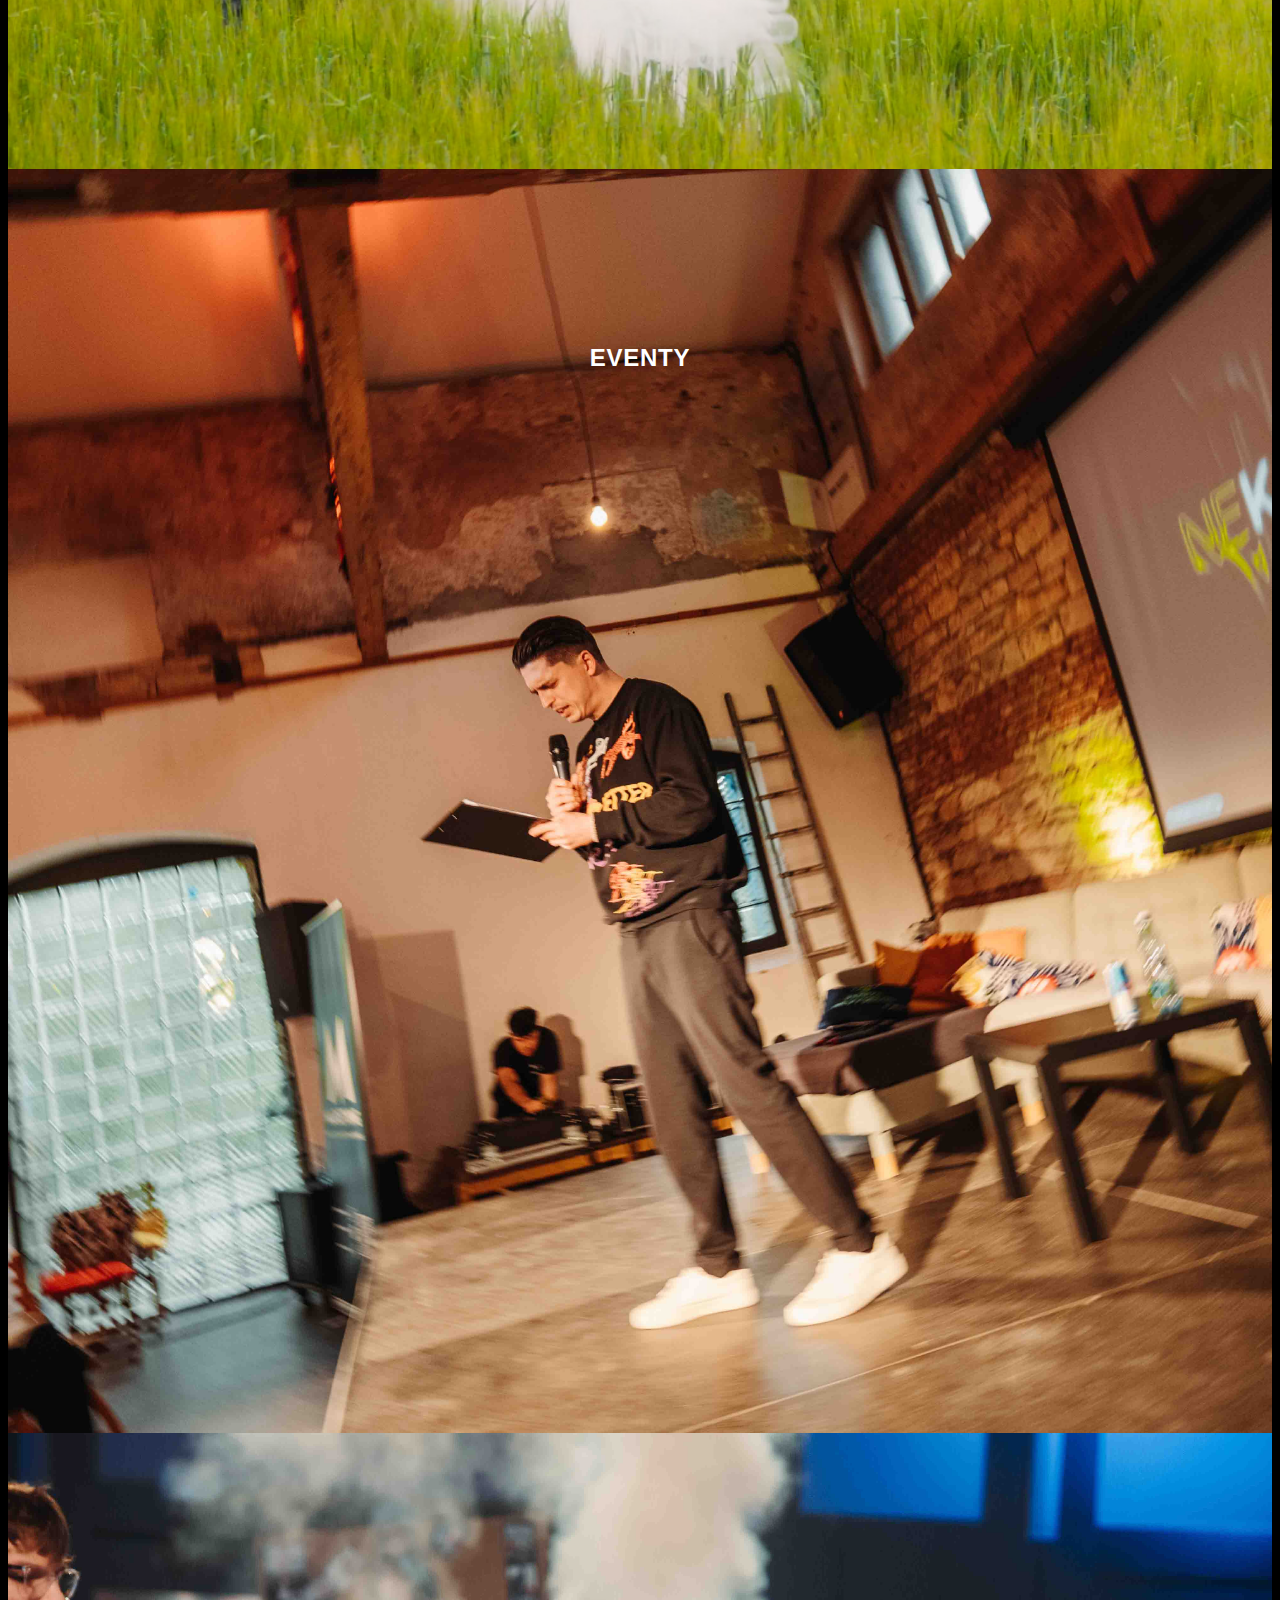
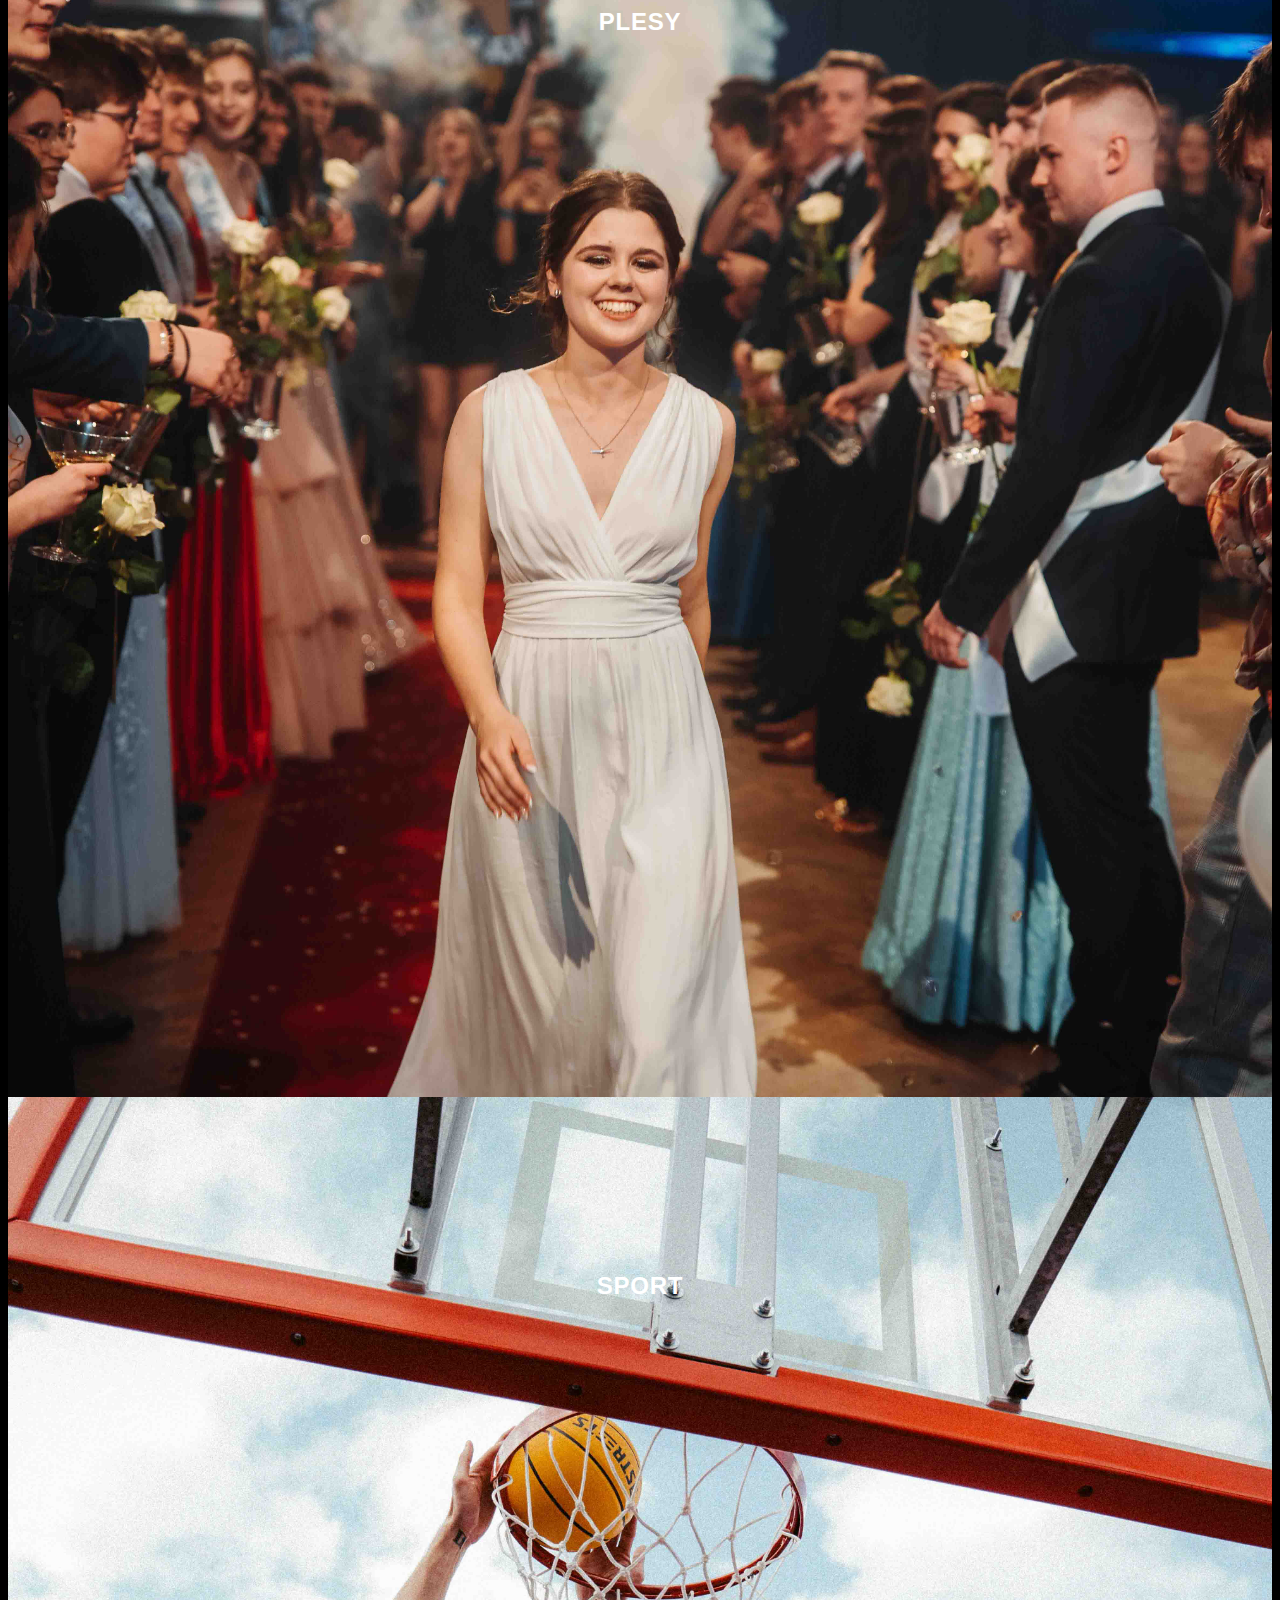
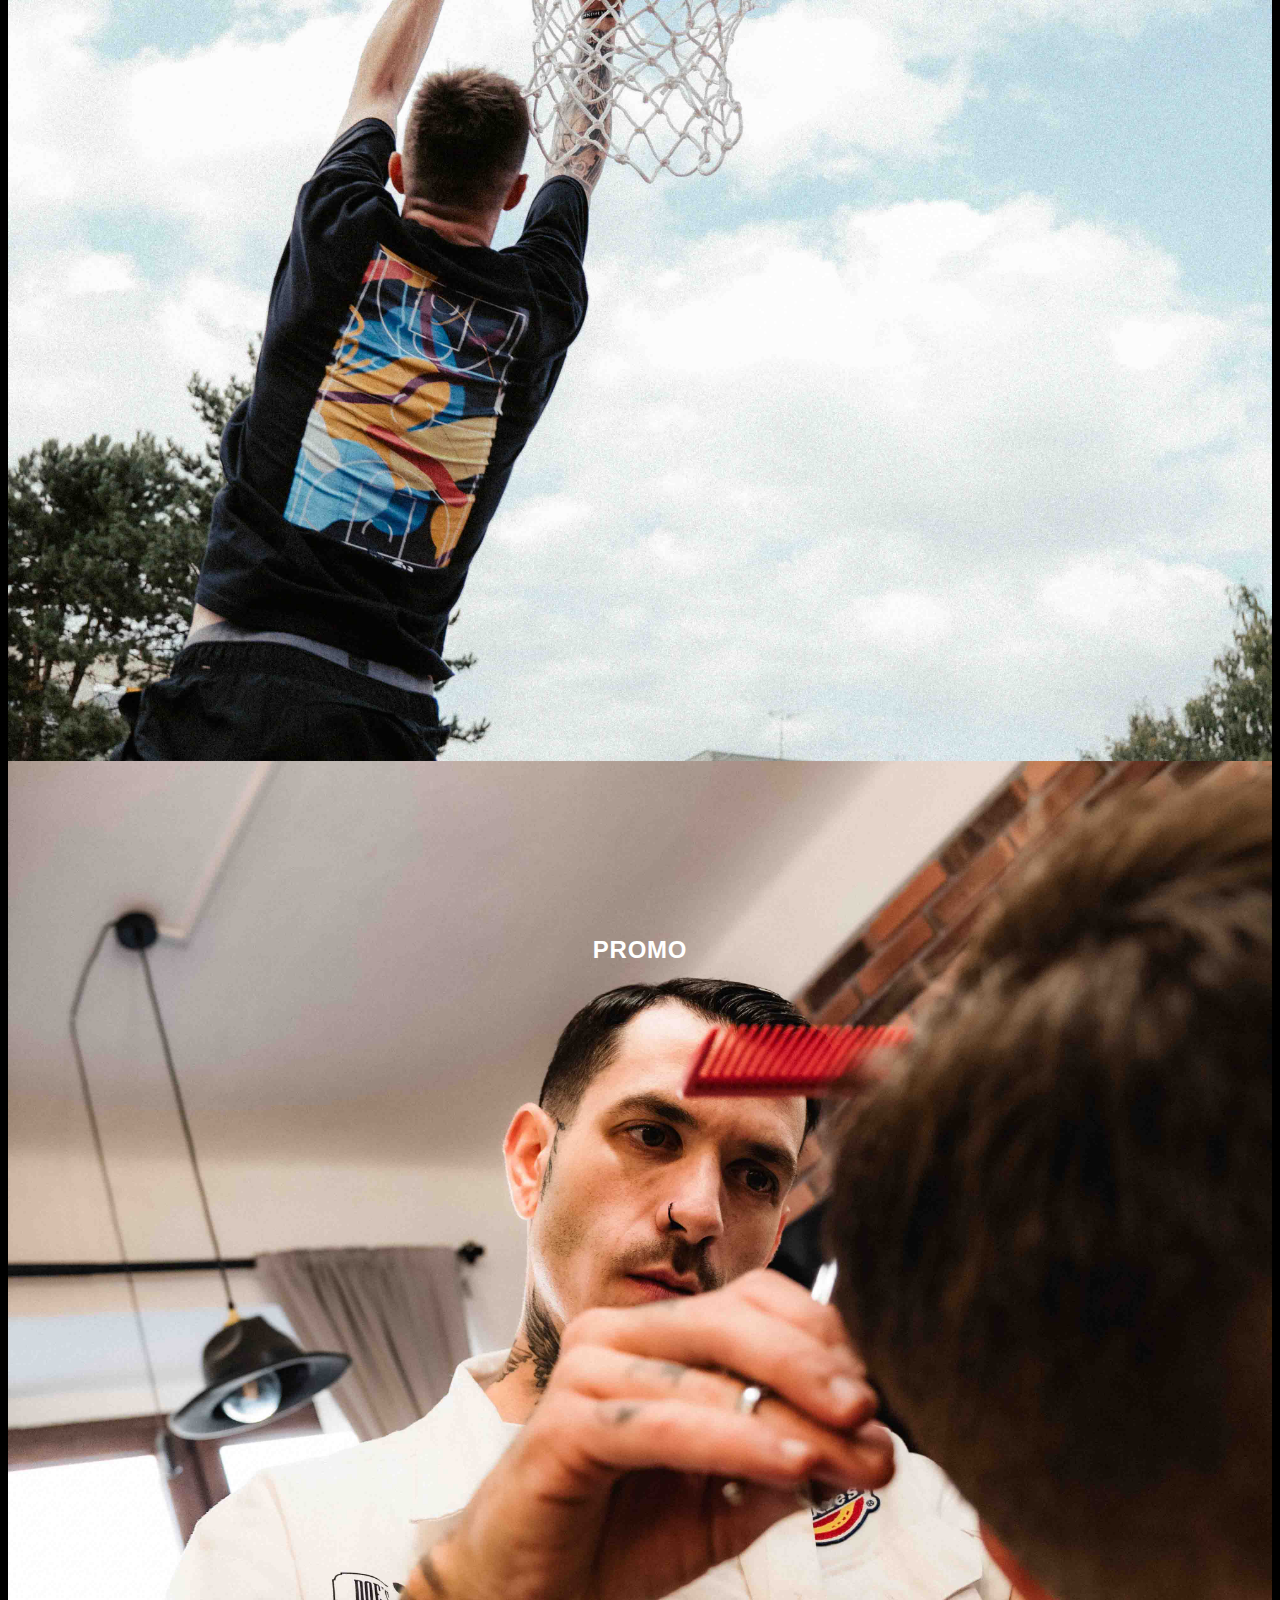
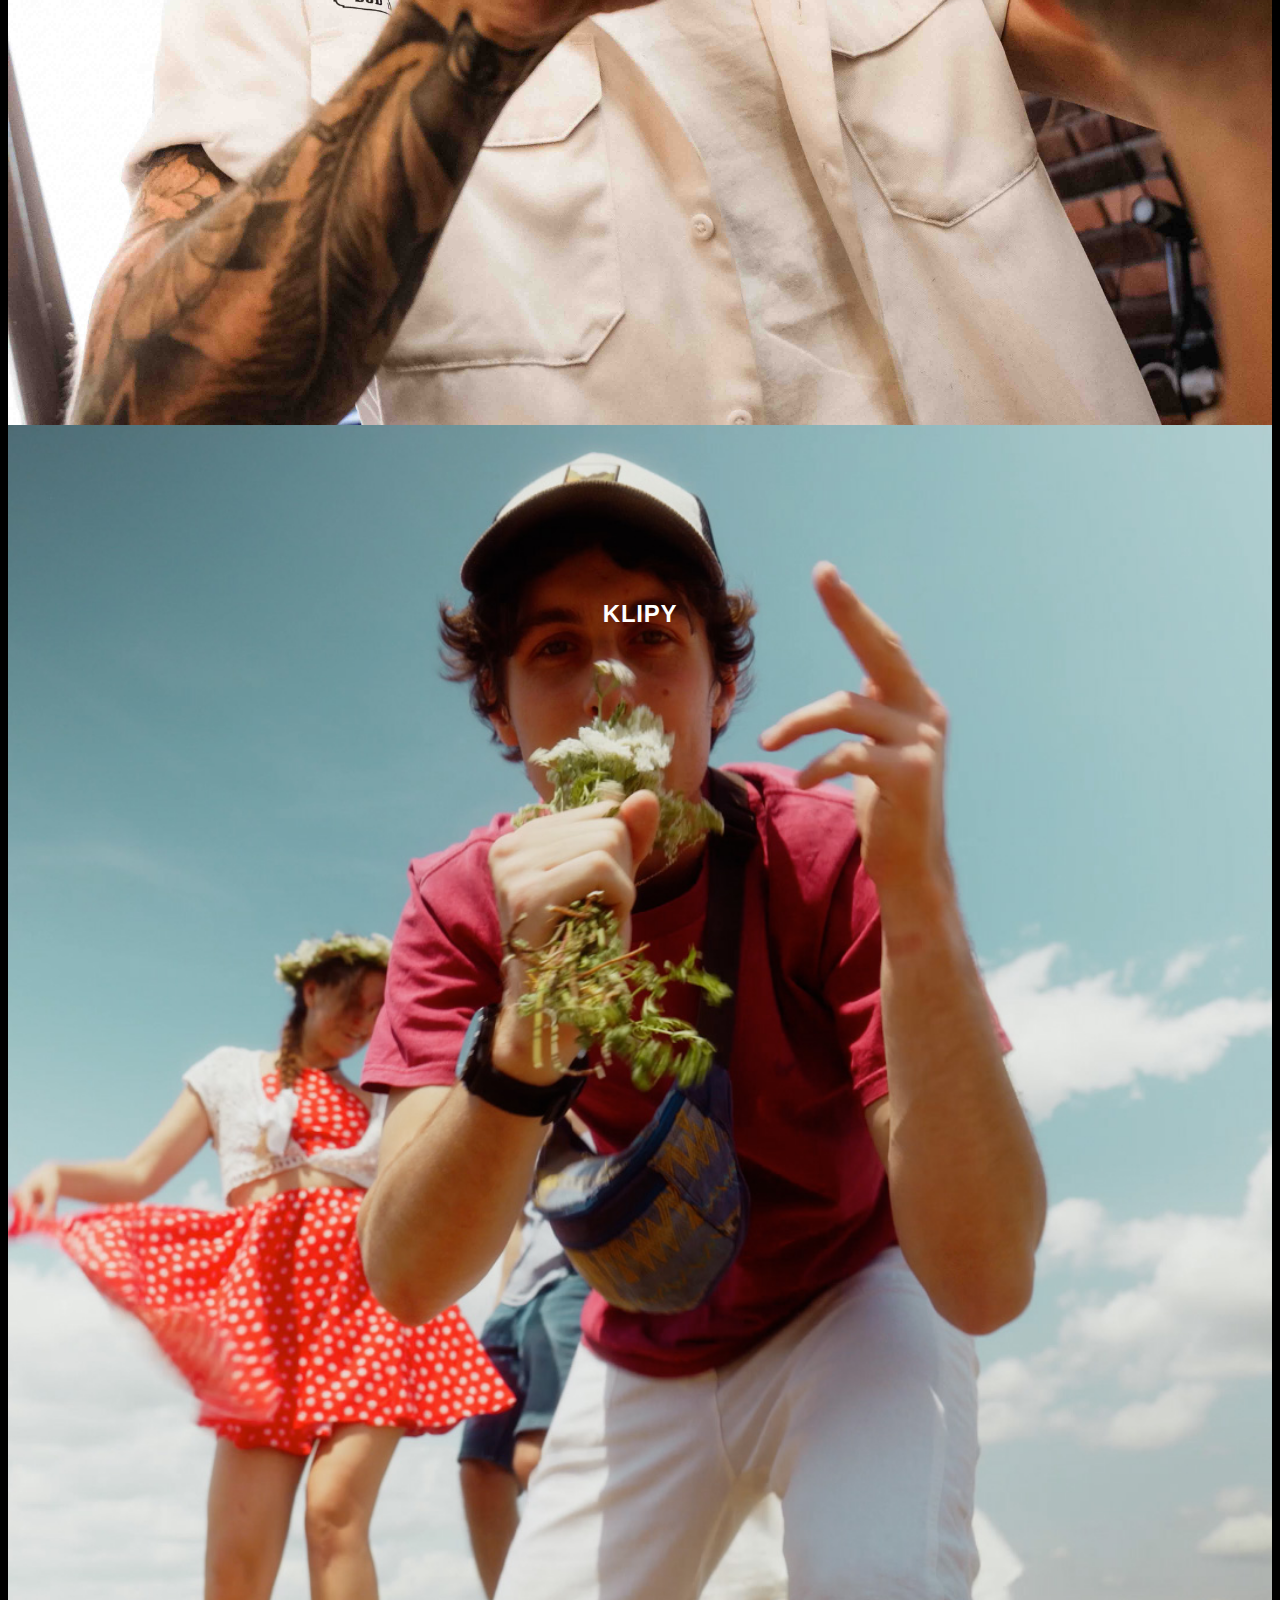
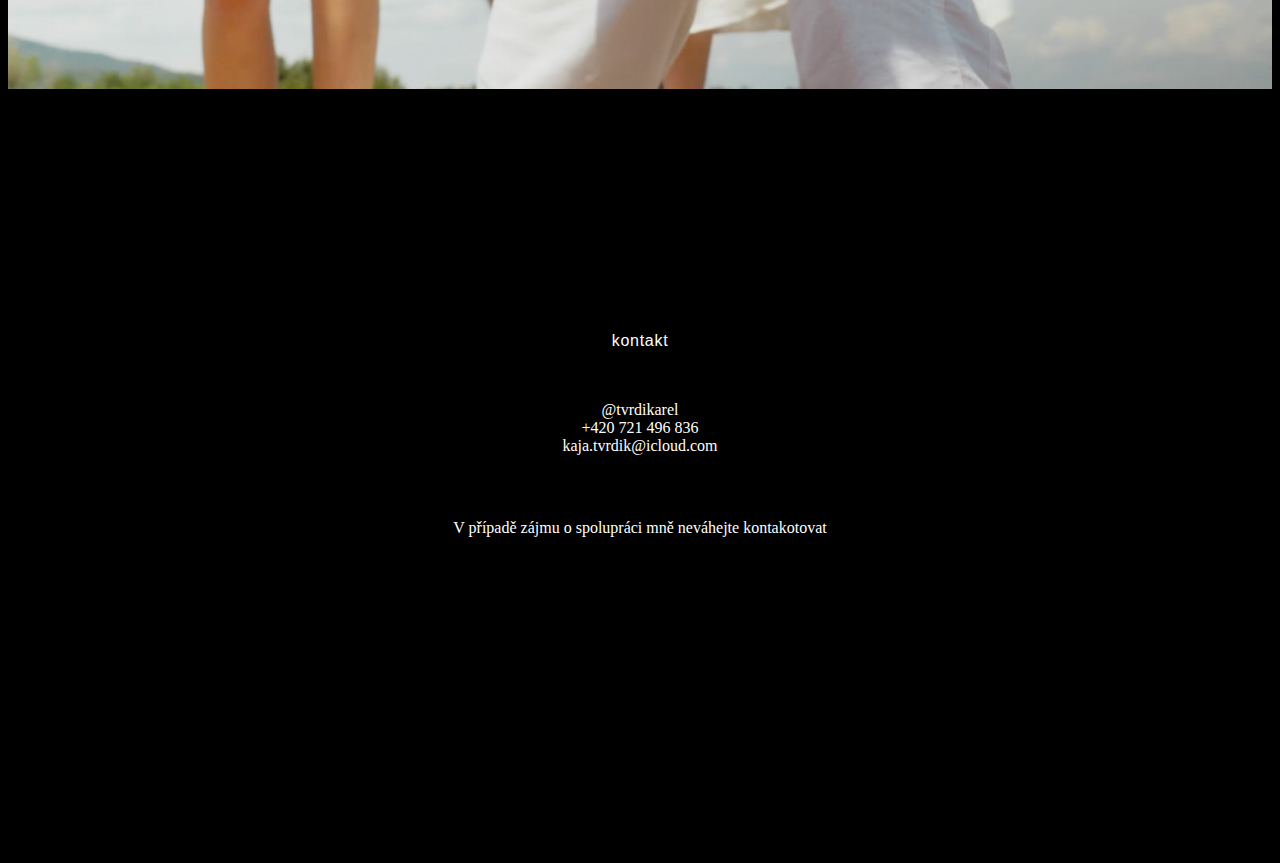
==== commit 07fe6aff: "Add files via upload" ====
--- a/index.html
+++ b/index.html
@@ -68,7 +68,8 @@
 
         </li>
 
-        <li><a href="#">KONTAKT</a></li>
+        <li><a href="index.html#kontakt">KONTAKT</a></li>
+        <li> <a href="https://www.instagram.com/tvrdikkarel/" target="_blank"><button class="instagram"></button>   </a></li>
 
    
       </div>
@@ -153,4 +154,15 @@
 
     </div>
 
+    <div class="container">
+        <div class="row">
+            <div class="col-lg-6 offset-lg-3 col-md kontakt_flex" id="kontakt">
+                <h4>kontakt</h4>
+                <p > @tvrdikarel <br>
+                +420 721 496 836<br>
+                kaja.tvrdik@icloud.com</p>
+                <p>V případě zájmu o spolupráci mně neváhejte kontakotovat</p>
+            </div>
+        </div>
+    </div>
 </body>
--- a/style3new.css
+++ b/style3new.css
@@ -51,7 +51,20 @@
 }
 
 
-
+.kontakt_flex{
+  display: flex;
+  align-items: center;
+  justify-content: center;
+  flex-direction: column;
+  gap: 2rem;
+  padding-top: 100px;
+  padding-bottom: 250px;
+}
+
+.kontakt_flex p{
+  color: #fff;
+  text-align:center;
+}
 .about_picture{
     width: 100%;
     height: auto;
@@ -77,6 +90,29 @@
     letter-spacing: 0.72px;
  
 }
+.instagram{
+  display: inline-block;
+
+  background-image: url('ig.png');
+  background-color: #00000000; 
+  background-size: cover; 
+  width: 2rem;
+  height: 2rem;
+  border: none; 
+  cursor: pointer; /* Add a pointer cursor on hover */
+}
+.instagramblack{
+  display: inline-block;
+
+  background-image: url('igblack.png');
+  background-color: #ffffff00;
+  background-size: cover; 
+  width: 2rem;
+  height: 2rem;
+  border: none; 
+  cursor: pointer; /* Add a pointer cursor on hover */
+}
+
 
 .portfoliotile{
 
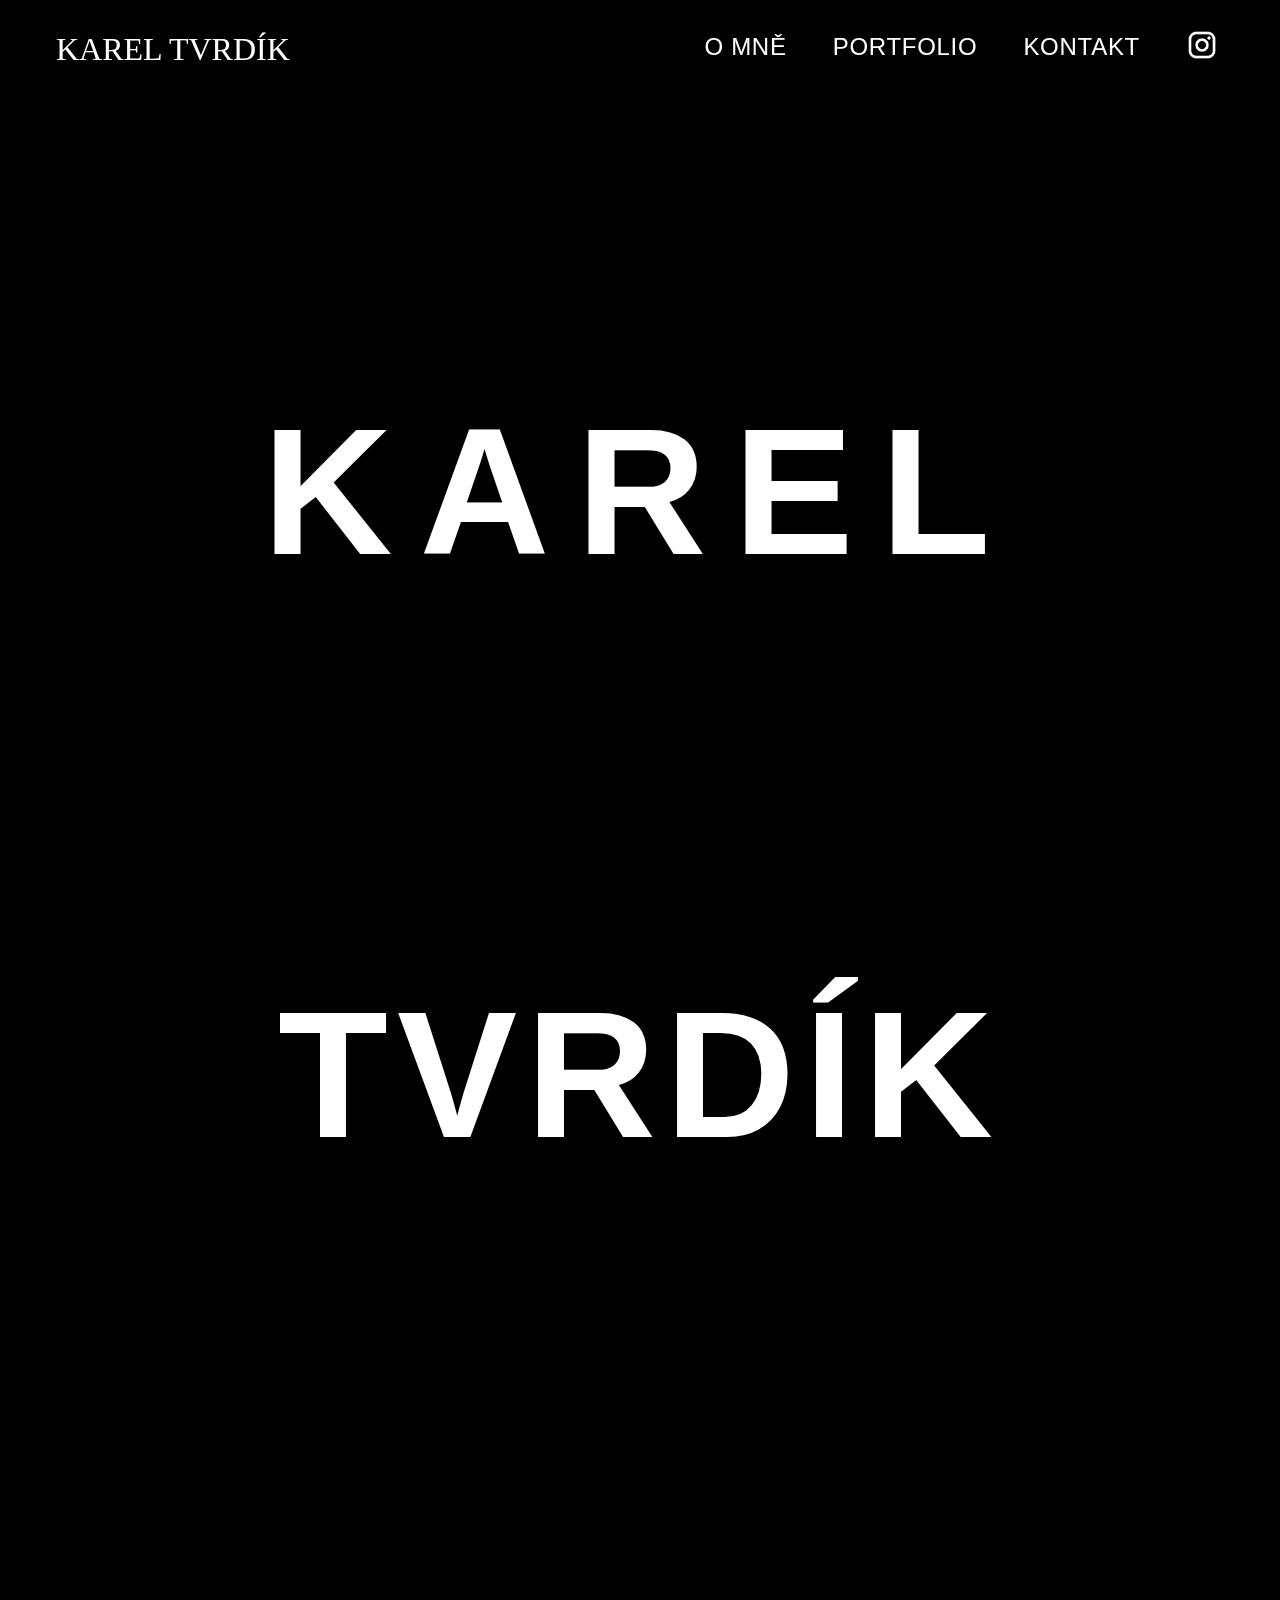
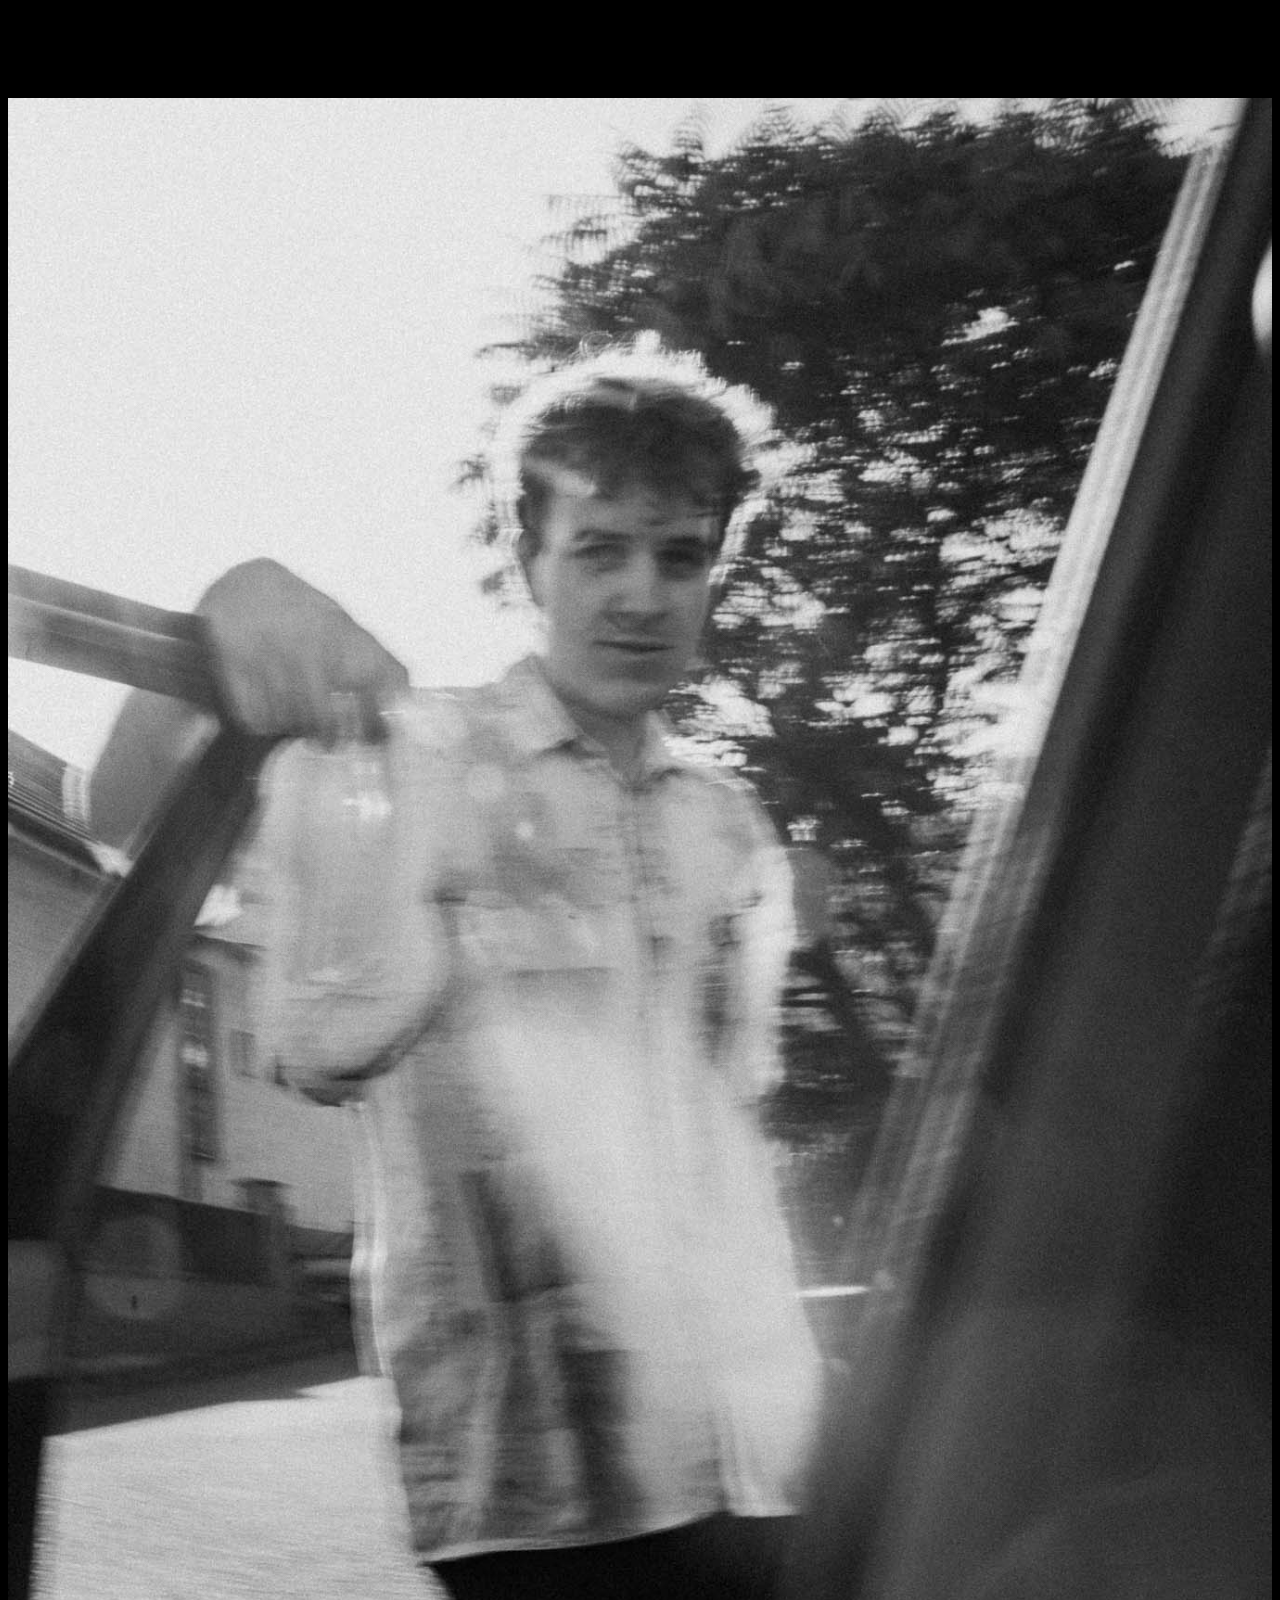
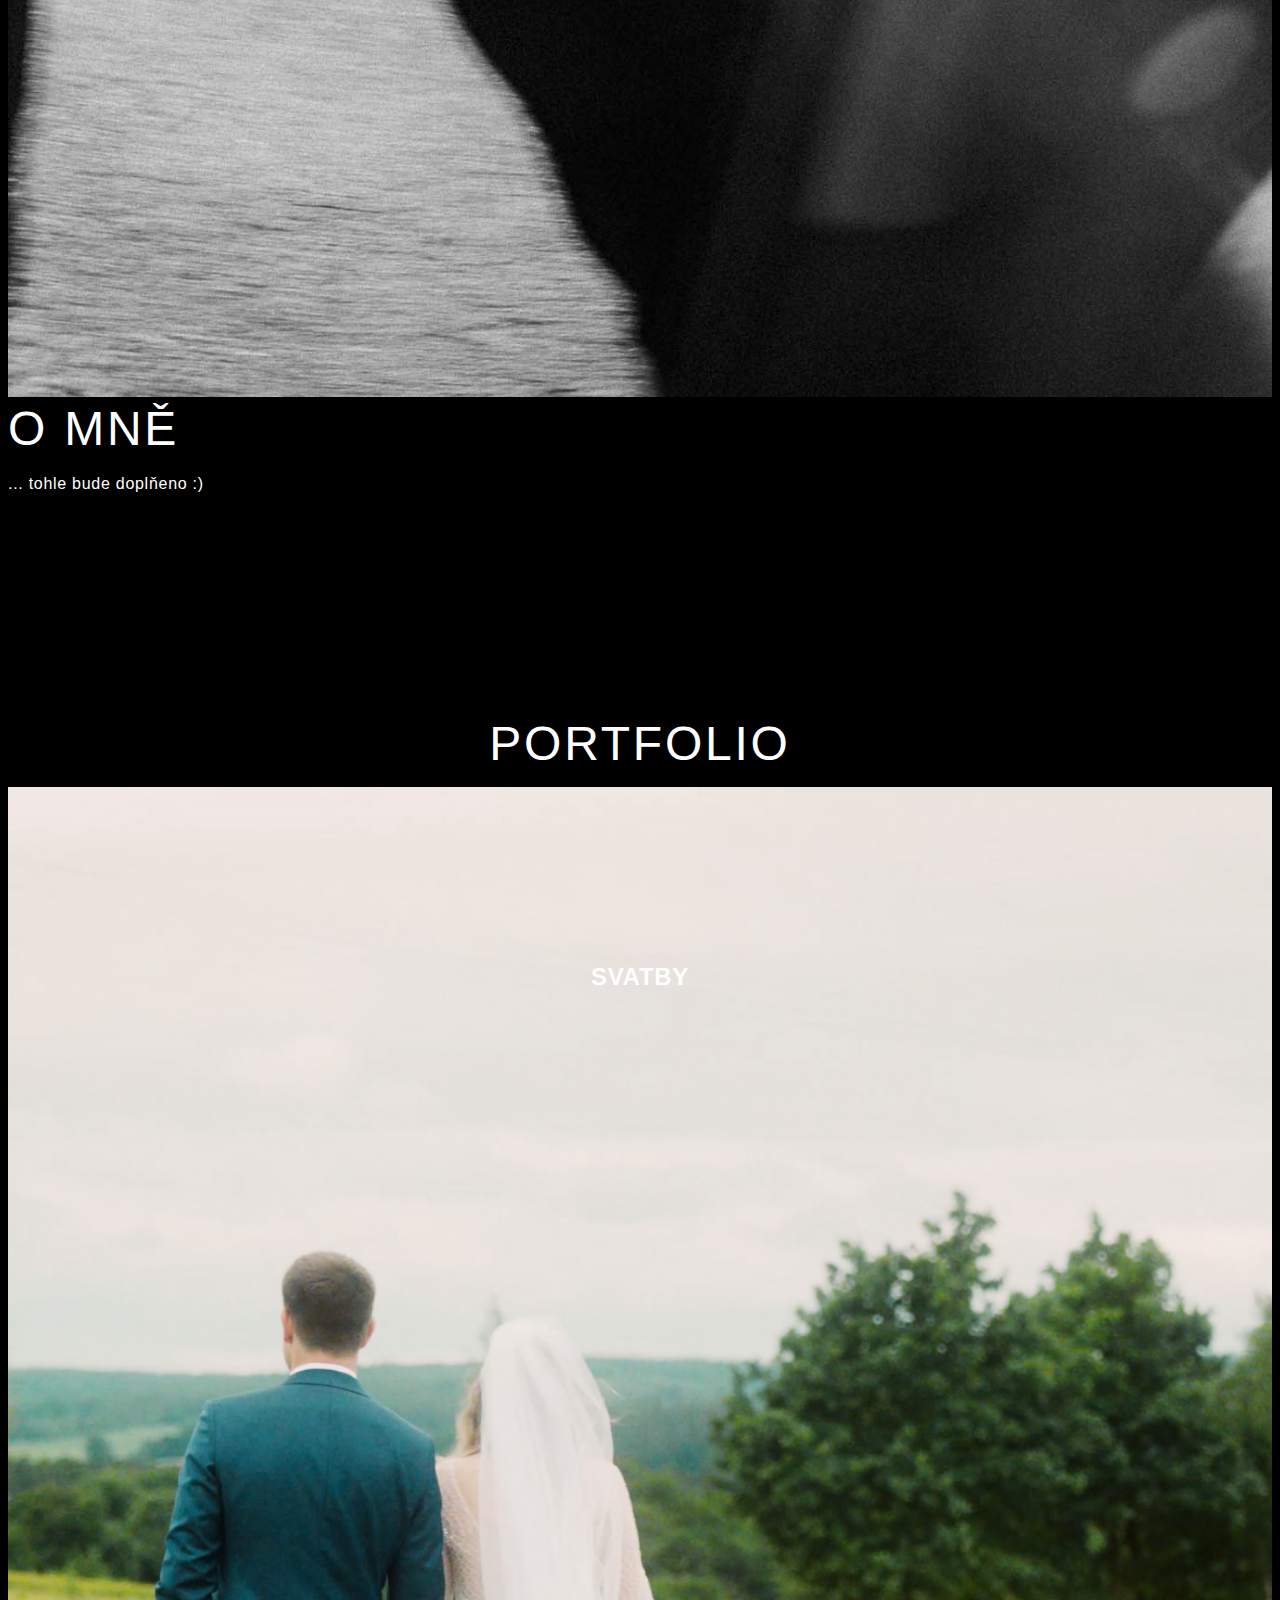
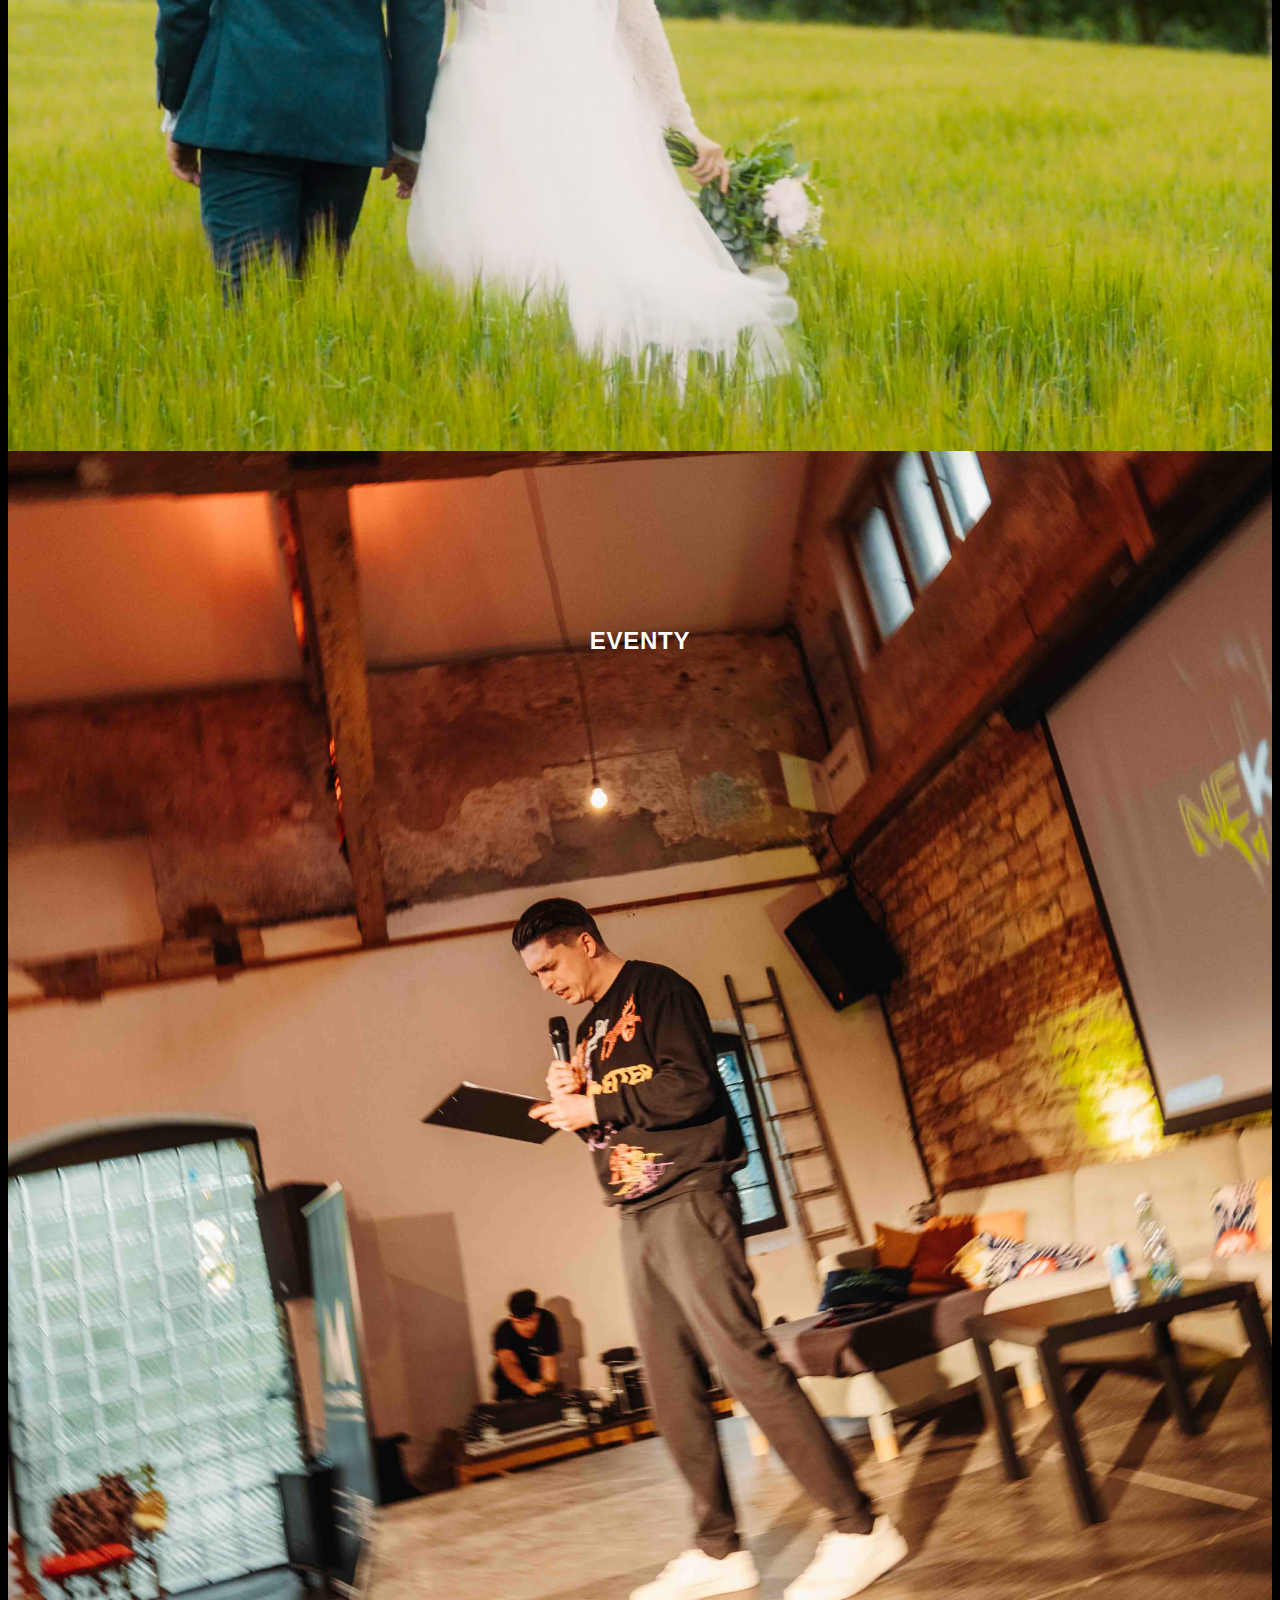
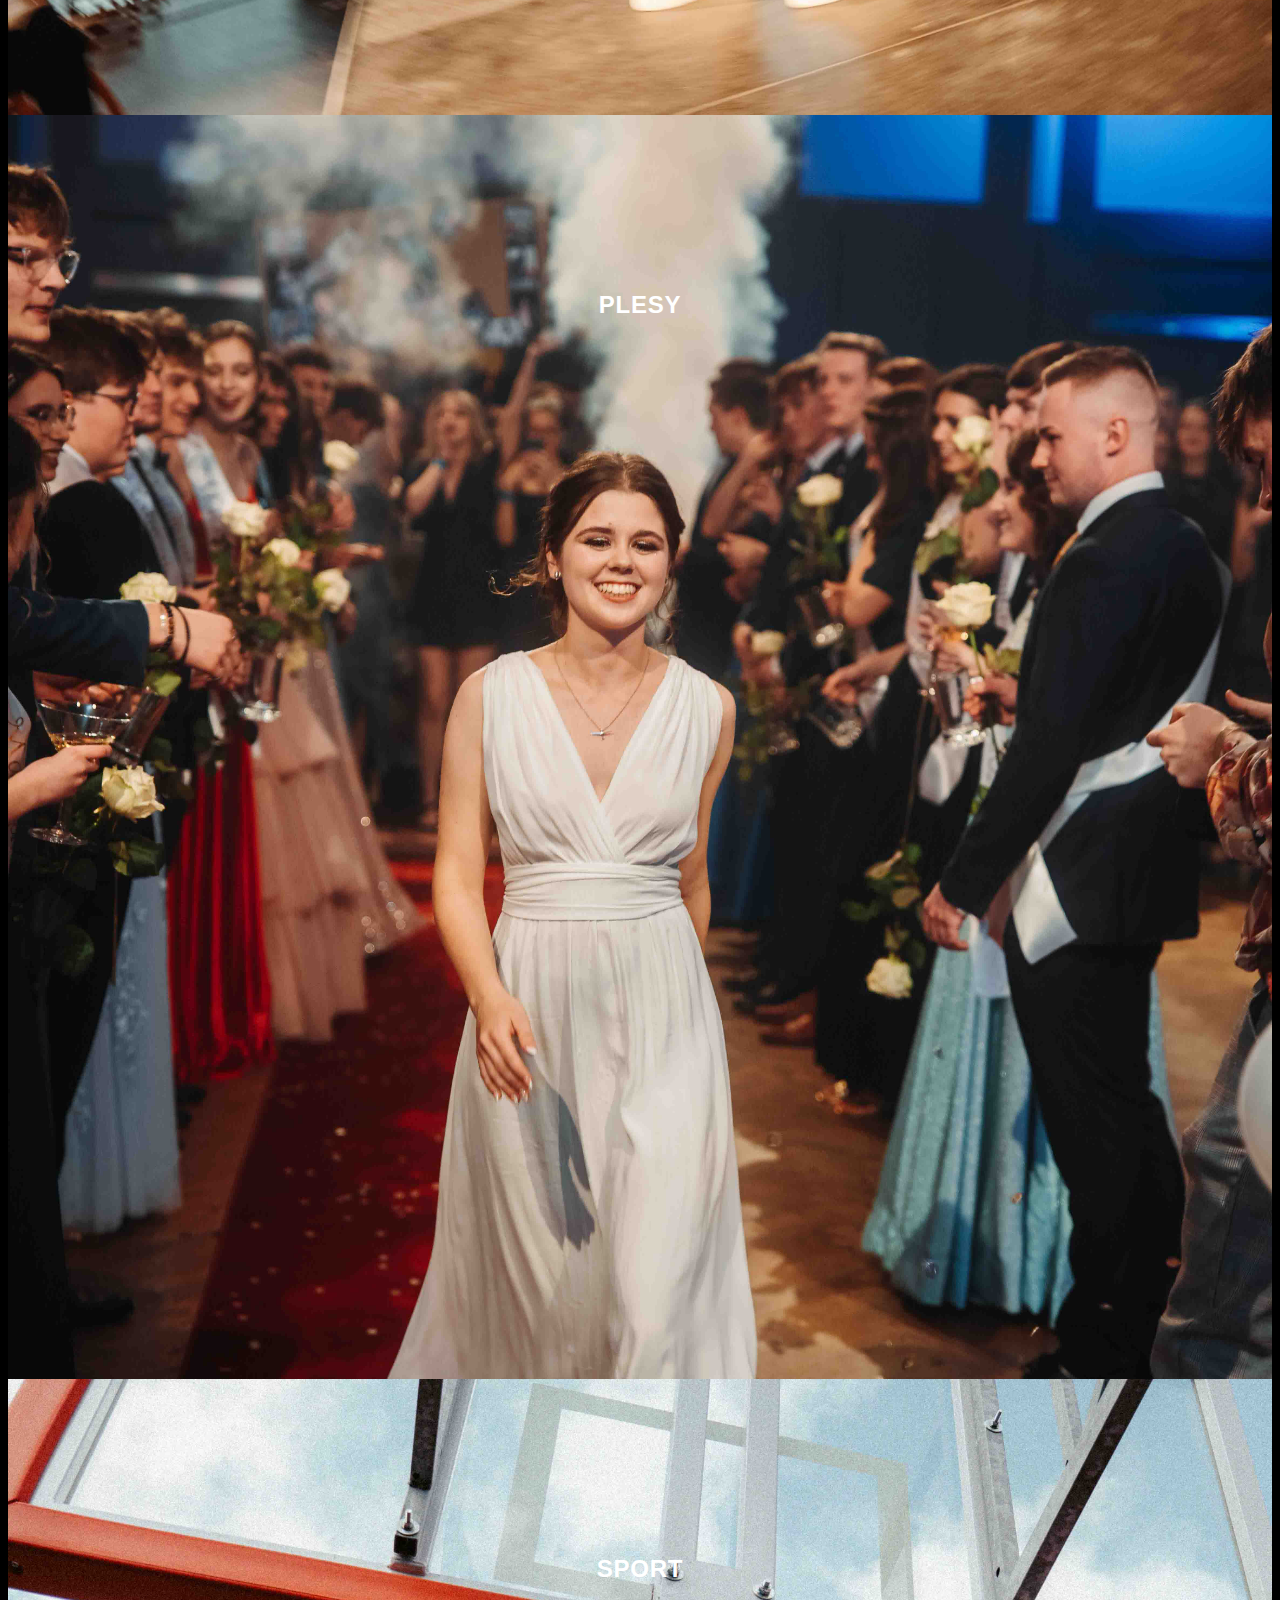
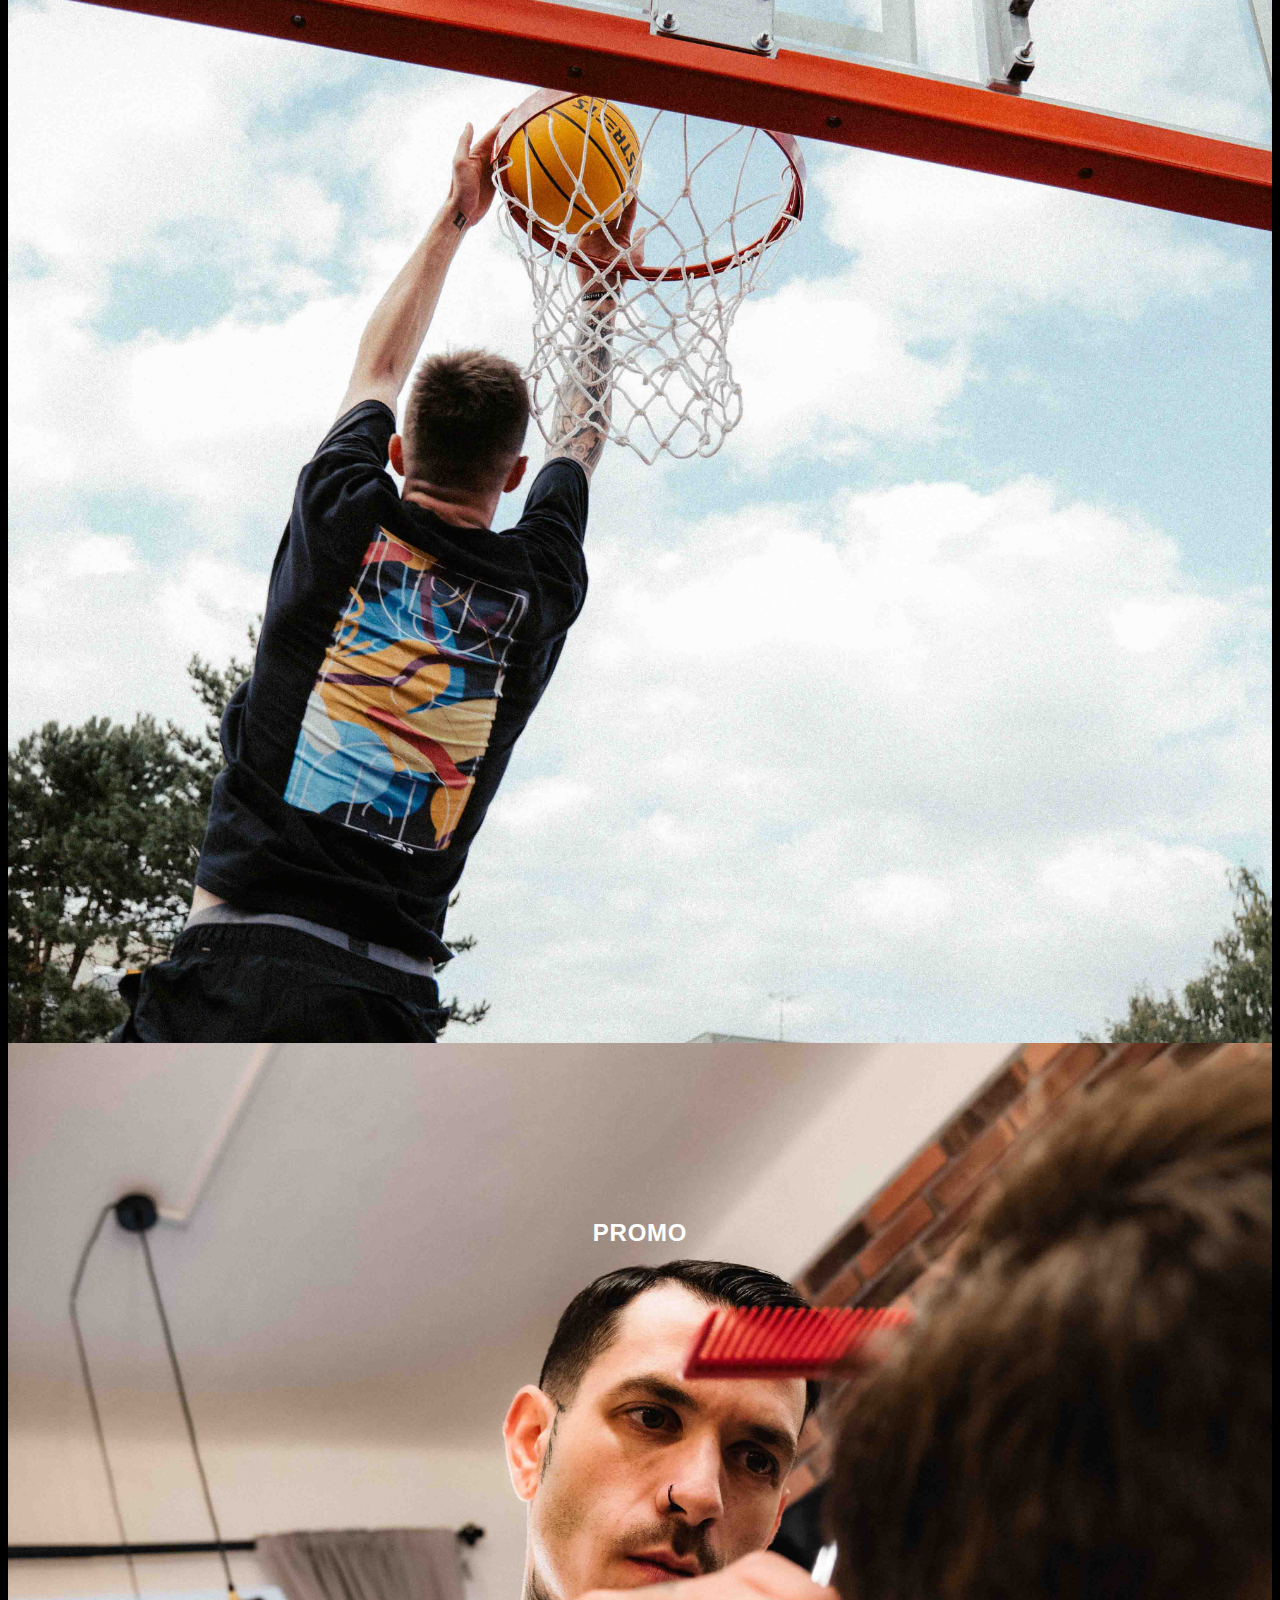
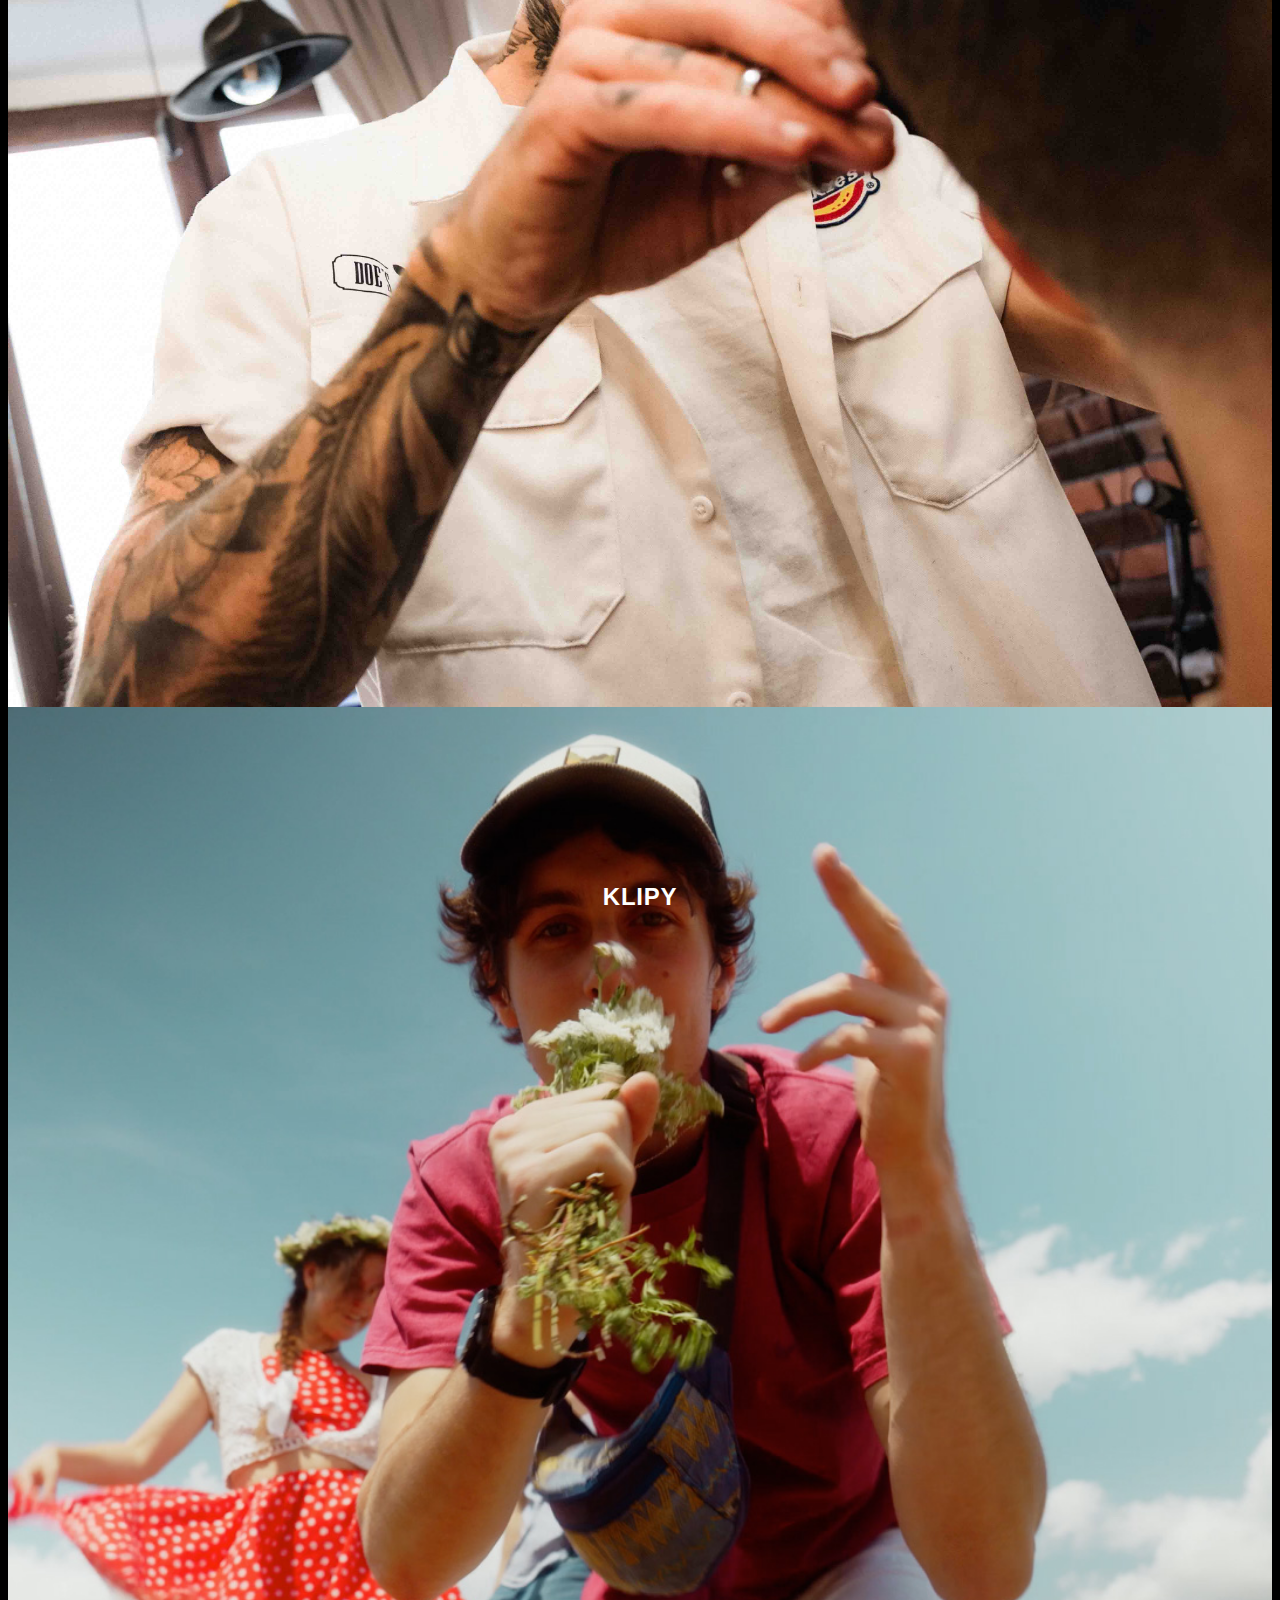
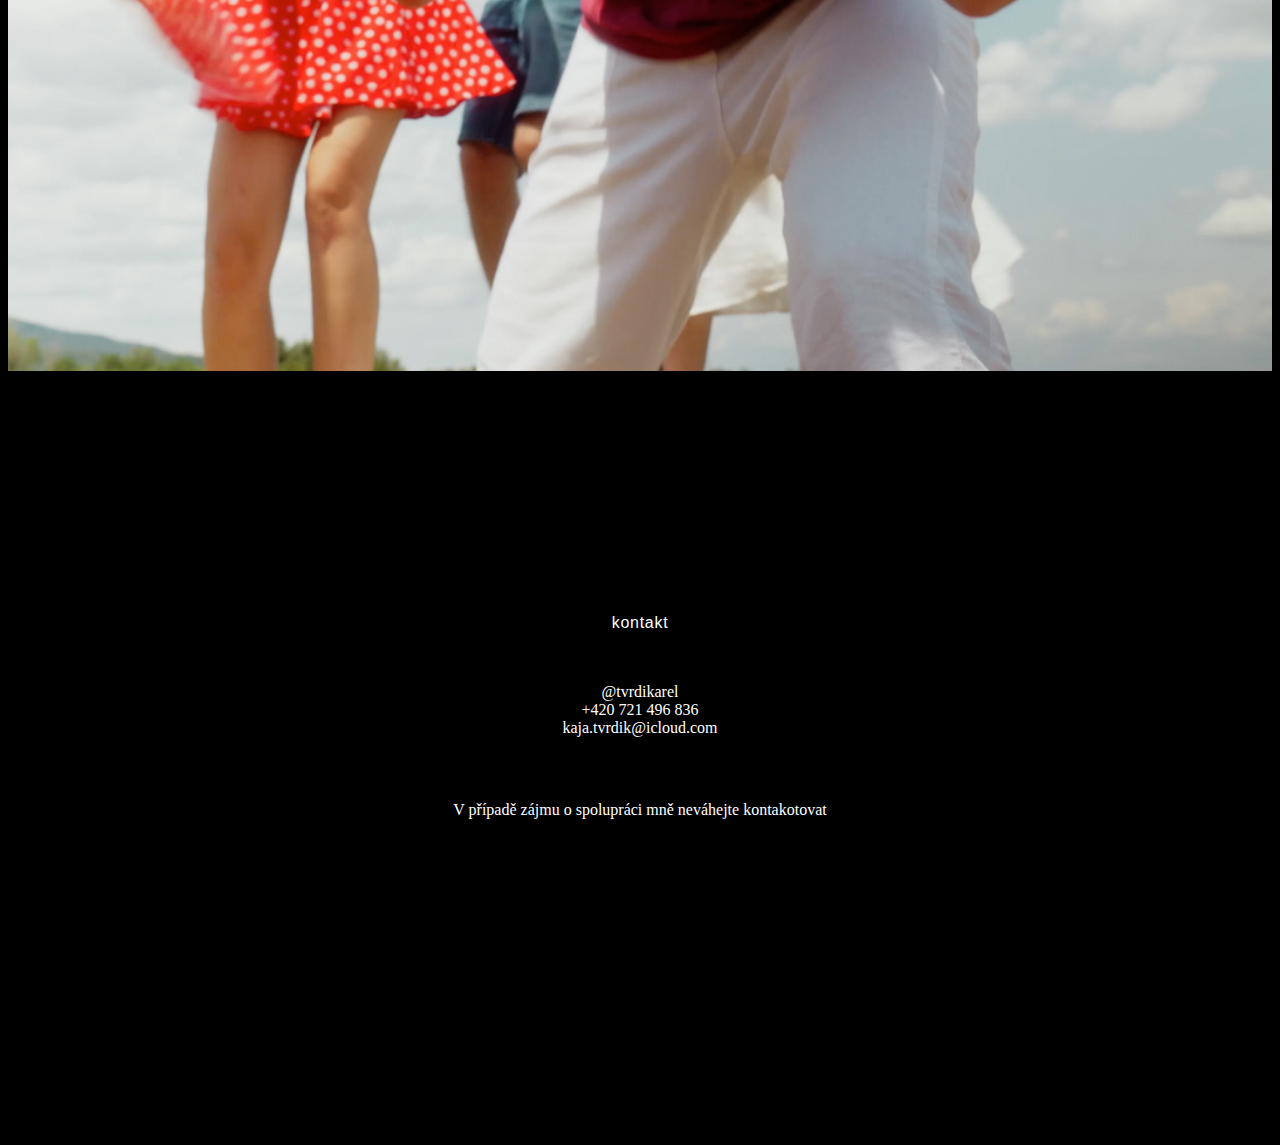
==== commit b45b49dc: "Add files via upload" ====
--- a/index.html
+++ b/index.html
@@ -89,11 +89,11 @@
     <div class="container pad-t-b-80">
         <div class="row">
             <div class="col-lg-4 col-12">
-                <img class="about_picture" src="aboutme.png">
+                <img class="about_picture" src="aboutme.jpg">
             </div>
             <div class="col ">
-                <h2 id="omne"> NĚCO O MNĚ</h2>
-                <h4> Ahoj ja jsem karel. Lorem ipsum dolor sit amet, consectetuer adipiscing elit. Sed ut perspiciatis unde omnis iste natus error sit voluptatem accusantium doloremque laudantium, totam rem aperiam, eaque ipsa quae ab illo inventore veritatis et quasi architecto beatae vitae dicta sunt explicabo. Nunc dapibus tortor vel mi dapibus sollicitudin. Quisque porta. Fusce dui leo, imperdiet in, aliquam sit amet, feugiat eu, orci. Pellentesque ipsum. In enim a arcu imperdiet malesuada. Duis bibendum, lectus ut viverra rhoncus, dolor nunc faucibus libero, eget facilisis enim ipsum id lacus. Nunc dapibus tortor vel mi dapibus sollicitudin. Nullam faucibus mi quis velit.   </h4>
+                <h2 id="omne">O MNĚ</h2>
+                <h4> ... tohle bude doplňeno :)   </h4>
             </div>
             
         </div>
--- a/style3new.css
+++ b/style3new.css
@@ -1,11 +1,10 @@
 /*
-  změnit font  - jak tluste?
-    dodělat malý carousel, lepší šipky 
-udělat page kontakt
-na stránce klipy velký carousel s klipama
-vyřešit hosting + certifikát
-    stránka svatby - dát místo fotek videa
-    stránka svatby - dodělat horní menu  - rdy
+      vypnout doporučování videí z youtube - rel=0 za url
+      dát do karuselu  šipku v kolečku 
+      video karusel u klipů dát jenom stránku - vypnuto pro desktop
+      vypnout zapínáni videí uplne u všech (krom u tech klipů) - autoplay=0
+  u stránky klipy nechat na pc karusel a na mobil dát ty videa pod sebe
+     odstranit /index.html - na to jsem podle všeho malej pán
 */
 @font-face {
   font-family: 'CY Grotesk';
@@ -23,7 +22,7 @@
     align-items: center;
     gap: 16px;
     align-self: stretch;
-    background: url("herotest.jpg");
+    background: url("hlavnistrana.mp4");
     background-size: cover;
     background-repeat: no-repeat;
     background-position: center center;
@@ -383,18 +382,133 @@
   padding: 0.5rem
 }
 
+.desktop_off{
+  display: none;
+}
+
+
+/* CAROUSEL */
+* {
+
+  box-sizing: border-box;
+}
+
+
+.slider-wrapper {
+
+  position: relative;
+  overflow: hidden;
+
+}
+
+.slides-container {
+  /*height: calc(100vh - 2rem); */
+  height: fit-content;
+  width: 100%;
+  display: flex;
+  overflow: scroll;
+  scroll-behavior: smooth;
+  list-style: none;
+  margin: 0;
+  padding: 0;
+}
+
+.slides-container {
+  scrollbar-width: none; /* Firefox */
+  -ms-overflow-style: none;  /* Internet Explorer 10+ */
+}
+/* WebKit */
+.slides-container::-webkit-scrollbar { 
+  width: 0;
+  height: 0;
+}
+.slides-container-klipy {
+/*height: calc(100vh - 2rem); */
+height: fit-content;
+width: 100%;
+display: flex;
+/* flex-direction: column;  - JEN PRO MOBILY - VIZ media queres*/
+overflow: scroll;
+scroll-behavior: smooth;
+list-style: none;
+margin: 0;
+padding: 0;
+}
+
+
+.slide-arrow {
+  position: absolute;
+  height: 100%;
+  background-color: #00000000;
+  border: none;
+  width: 48px;
+  font-size: 1rem;
+  padding: 0.5rem;
+  cursor: pointer;
+  opacity: 0.5;
+  transition: opacity 250ms;
+
+}
+.arrow-hero{
+  width: 64px;
+
+}
+.slide-arrow:hover {
+  opacity: 0.75;
+}
+
+#slide-arrow-prev {
+  left: 0;
+  background-image: url("arrow2.svg");
+  background-size: 80% 80%; /* Adjust this for the desired size */
+  border-radius: 0 2px 2px 0;
+}
+
+#slide-arrow-next {
+  right: 0;
+  background-image: url("arrow.svg");
+  background-size: 80% 80%; /* Adjust this for the desired size */
+  border-radius: 2px 0 0 2px;
+}
+
+.slide {
+  width: 100%;
+  height: 100%;
+  flex: 1 0 100%;
+}
+
+
+
+footer {
+  padding: 1em;
+  text-align: center;
+  background-color: #FFDFB9;
+}
+
+footer a {
+  color: inherit;
+  text-decoration: none;
+}
+
+footer .heart {
+  color: #DC143C;
+}
+
 /* APPLYING MEDIA QUERIES */
 @media (max-width: 768px) {
  .menu {
     display:none;
     position: absolute;
-    background: linear-gradient(to bottom, rgba(0, 0, 0, 0.025) 10%, rgba(0, 0, 0, 0.45) 45%);
+    background: linear-gradient(to bottom, rgba(0, 0, 0, 0.45) 1%, rgba(0, 0, 0, 0.85) 75%);
     right: 0;
     left: 0;
     text-align: center;
-    padding: 16px 0;
-  }
-
+    top: 0;
+    padding: 80px 0;
+  }
+  .desktop_off{
+    display: block;
+  }
   .menu li:hover {
     display: inline-block;
     background-color:#0d0d0d75;
@@ -427,6 +541,24 @@
   .hamburger {
     display: block;
   }
+
+  .slides-container-klipy {
+    /*height: calc(100vh - 2rem); */
+    height: fit-content;
+    width: 100%;
+    display: flex;
+    flex-direction: column;
+    overflow: scroll;
+    scroll-behavior: smooth;
+    list-style: none;
+    margin-top: 80px;
+    padding: 0;
+    gap: 32px;
+    }
+    .mobile_off{
+      display: none;
+    }
+    
 /*
   .dropdown {
     left: 35%;
@@ -475,104 +607,13 @@
 }
 .navbar{
   padding: 8px 24px;
+  background: linear-gradient(to bottom, rgba(0, 0, 0, 0.90) 1%, rgba(0, 0, 0, 0.0) 100%);
 }
 .menu.background-white-mobile{
   background: linear-gradient(to bottom, rgba(255, 255, 255, 0.025) 10%, rgba(255, 255, 255, 0.50)50%)
 }
 
 }
-
-
-/* CAROUSEL */
-  * {
-
-    box-sizing: border-box;
-  }
-
-  
-  .slider-wrapper {
-
-    position: relative;
-    overflow: hidden;
- 
-  }
-  
-  .slides-container {
-    /*height: calc(100vh - 2rem); */
-    height: fit-content;
-    width: 100%;
-    display: flex;
-    overflow: scroll;
-    scroll-behavior: smooth;
-    list-style: none;
-    margin: 0;
-    padding: 0;
-  }
-  .slides-container {
-    scrollbar-width: none; /* Firefox */
-    -ms-overflow-style: none;  /* Internet Explorer 10+ */
-}
-/* WebKit */
-.slides-container::-webkit-scrollbar { 
-    width: 0;
-    height: 0;
-}
-  .slide-arrow {
-    position: absolute;
-    display: flex;
-    height: 100%;
-    background-color: #000;
-    border: none;
-    width: 32px;
-    font-size: 1rem;
-    padding: 0.5rem;
-    cursor: pointer;
-    opacity: 0.45;
-    transition: opacity 100ms;
-  }
-  .arrow-hero{
-    width: 64px;
-
-  }
-  .slide-arrow:hover {
-    opacity: 0.75;
-  }
-  
-  #slide-arrow-prev {
-    left: 0;
-  
-    border-radius: 0 2px 2px 0;
-  }
-  
-  #slide-arrow-next {
-    right: 0;
-
-    border-radius: 2px 0 0 2px;
-  }
-  
-  .slide {
-    width: 100%;
-    height: 100%;
-    flex: 1 0 100%;
-  }
-  
-  
-  
-  footer {
-    padding: 1em;
-    text-align: center;
-    background-color: #FFDFB9;
-  }
-  
-  footer a {
-    color: inherit;
-    text-decoration: none;
-  }
-  
-  footer .heart {
-    color: #DC143C;
-  }
-
 
  
 /*
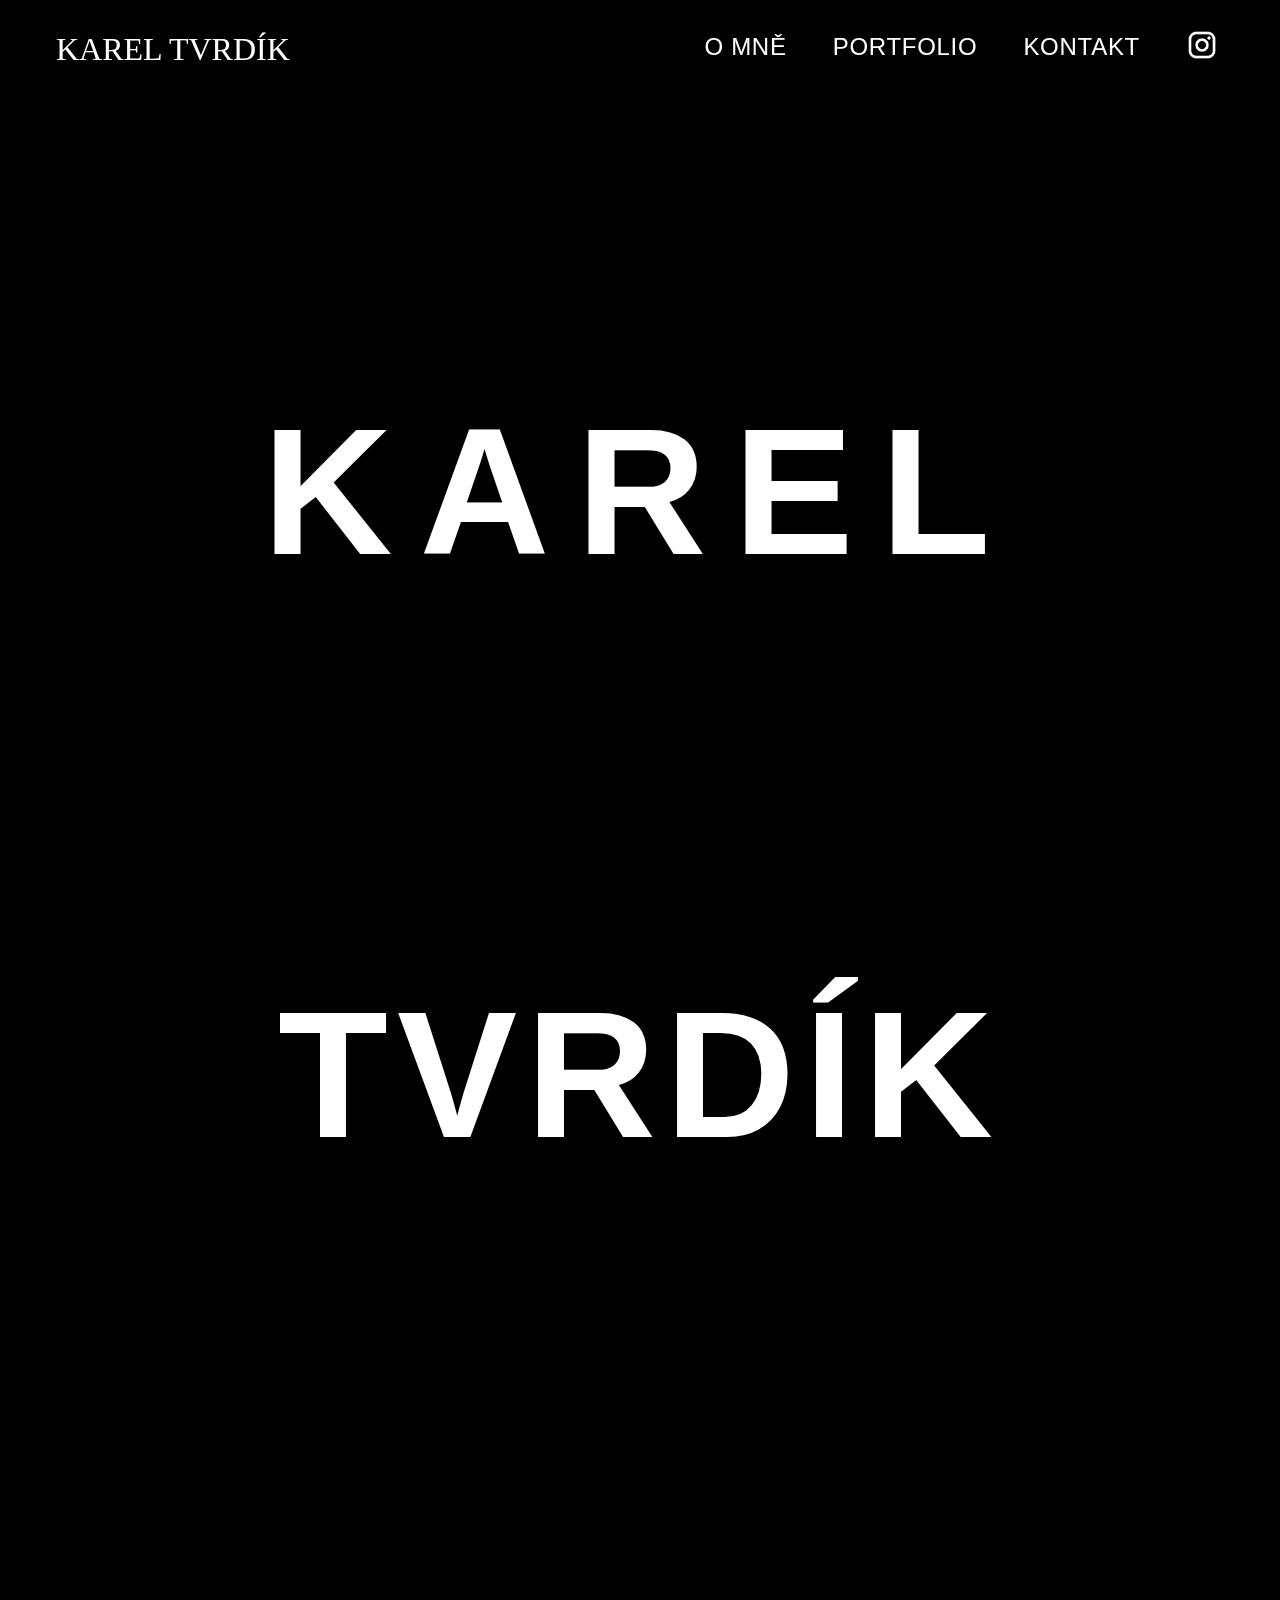
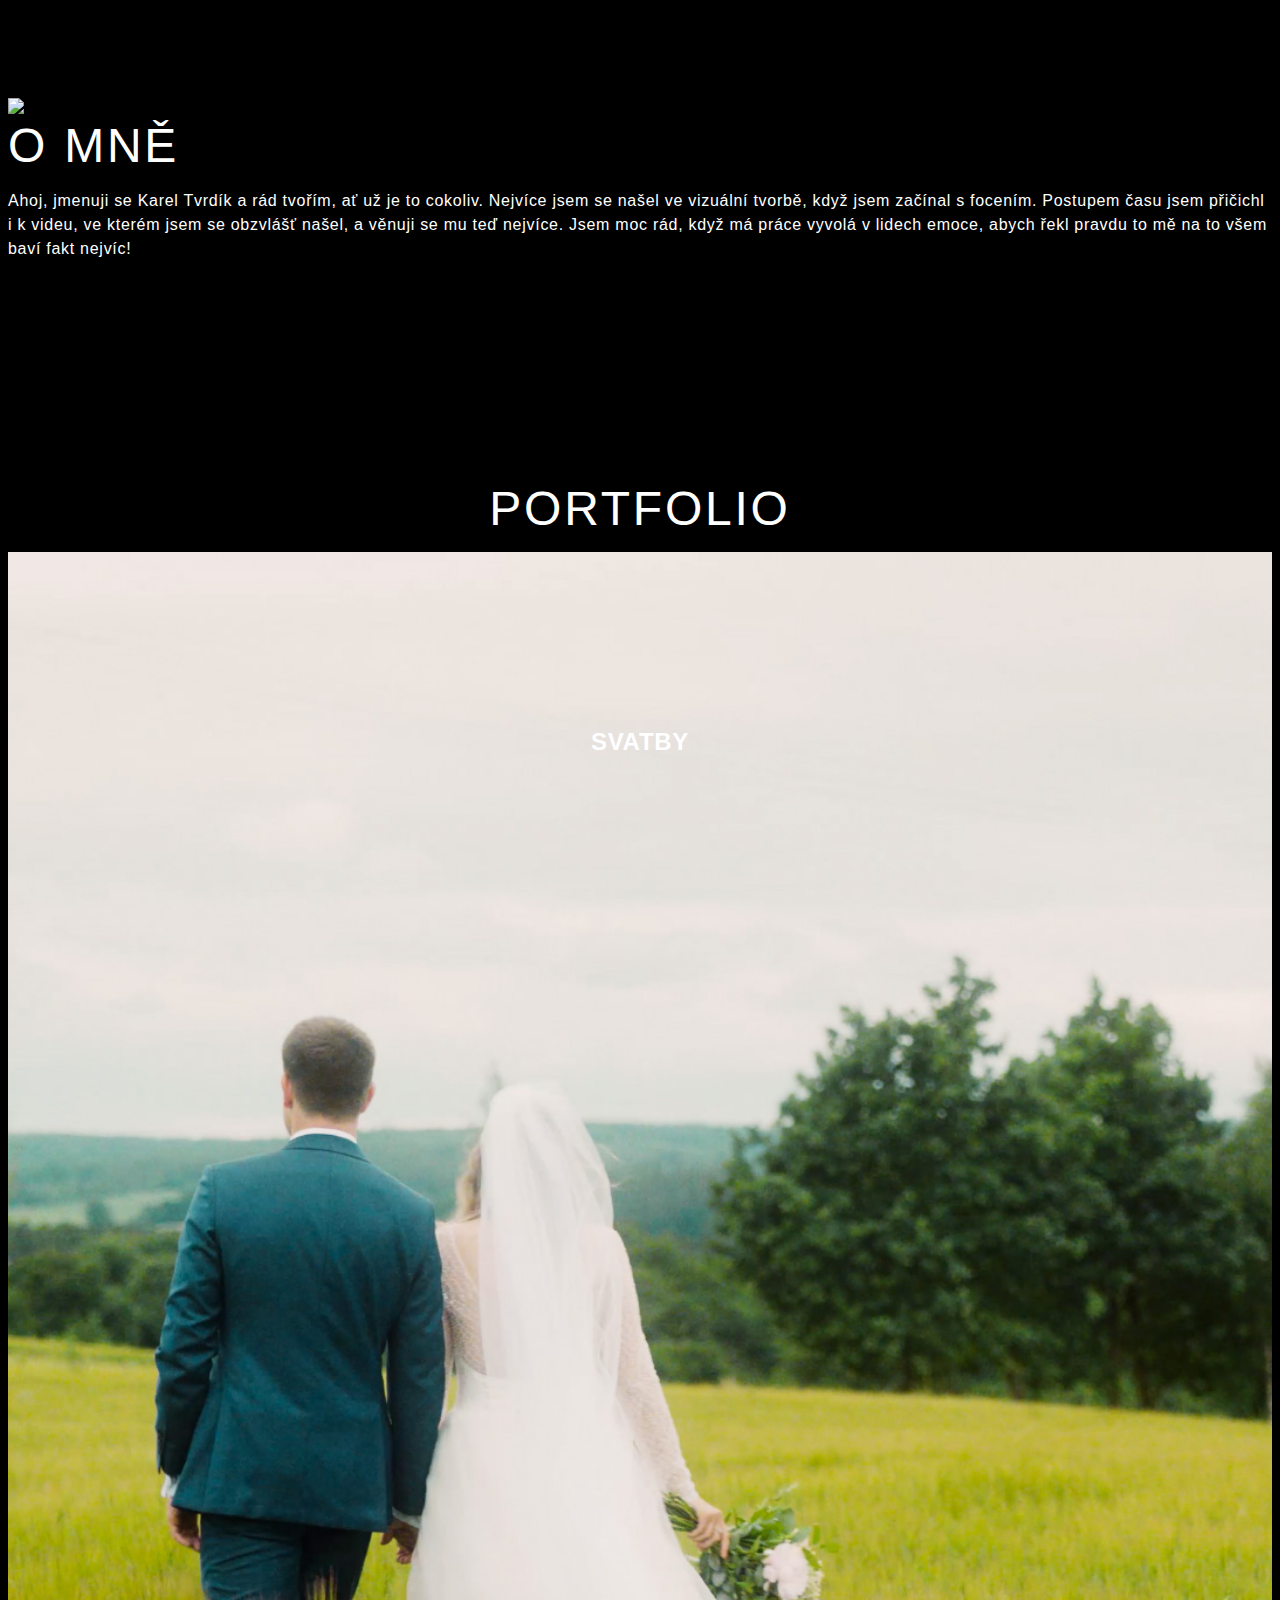
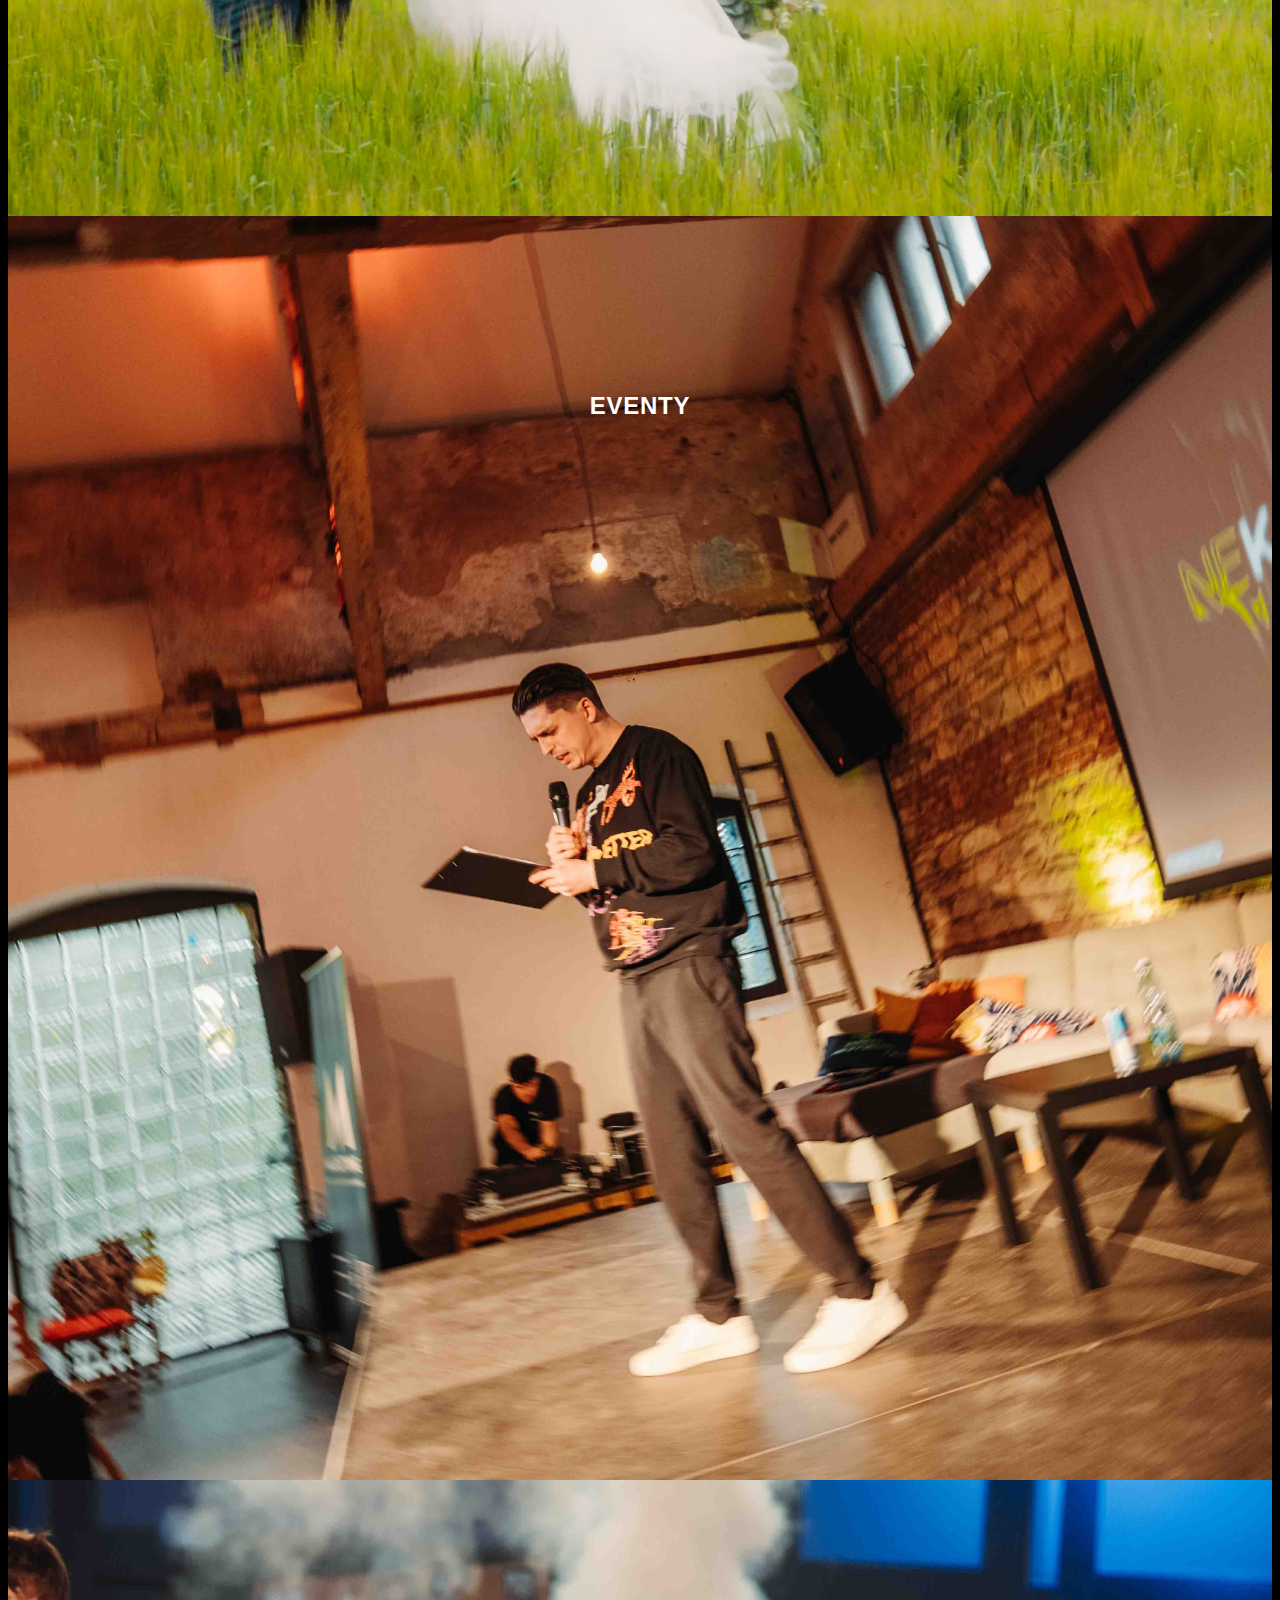
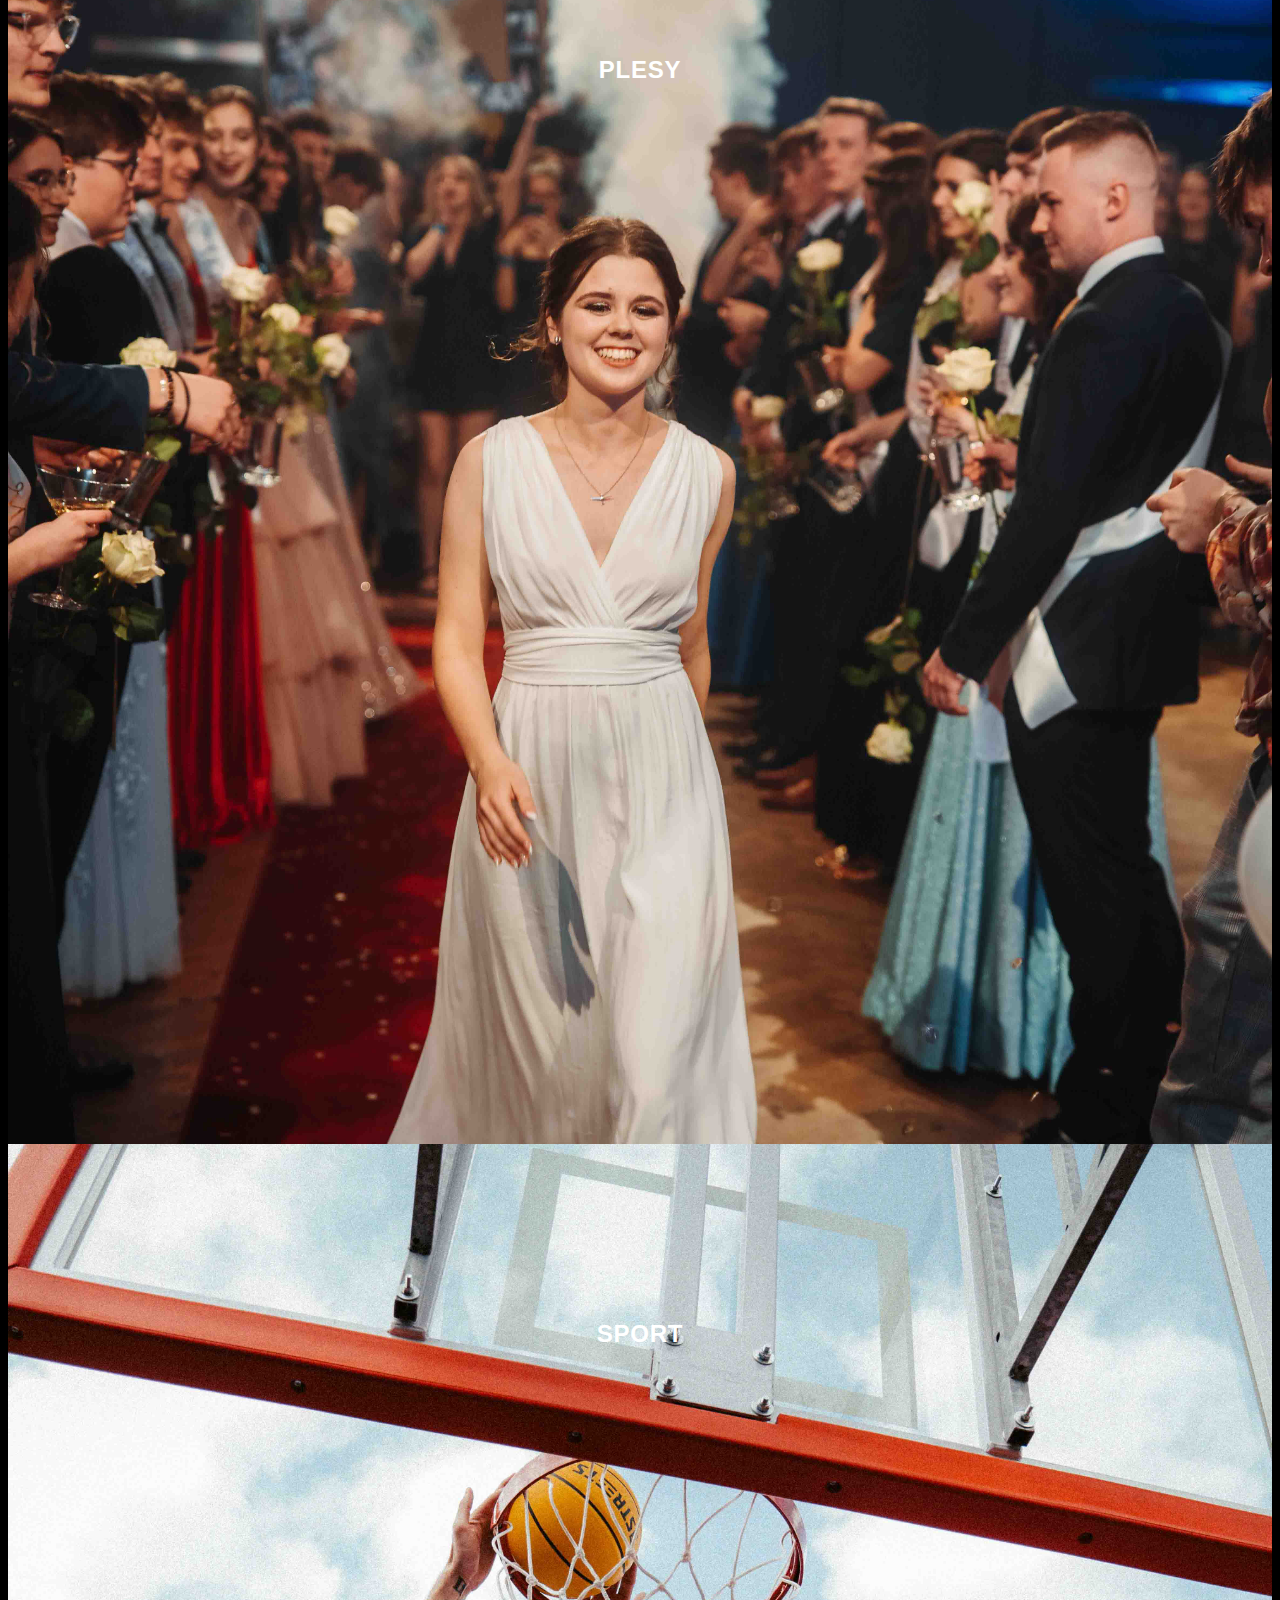
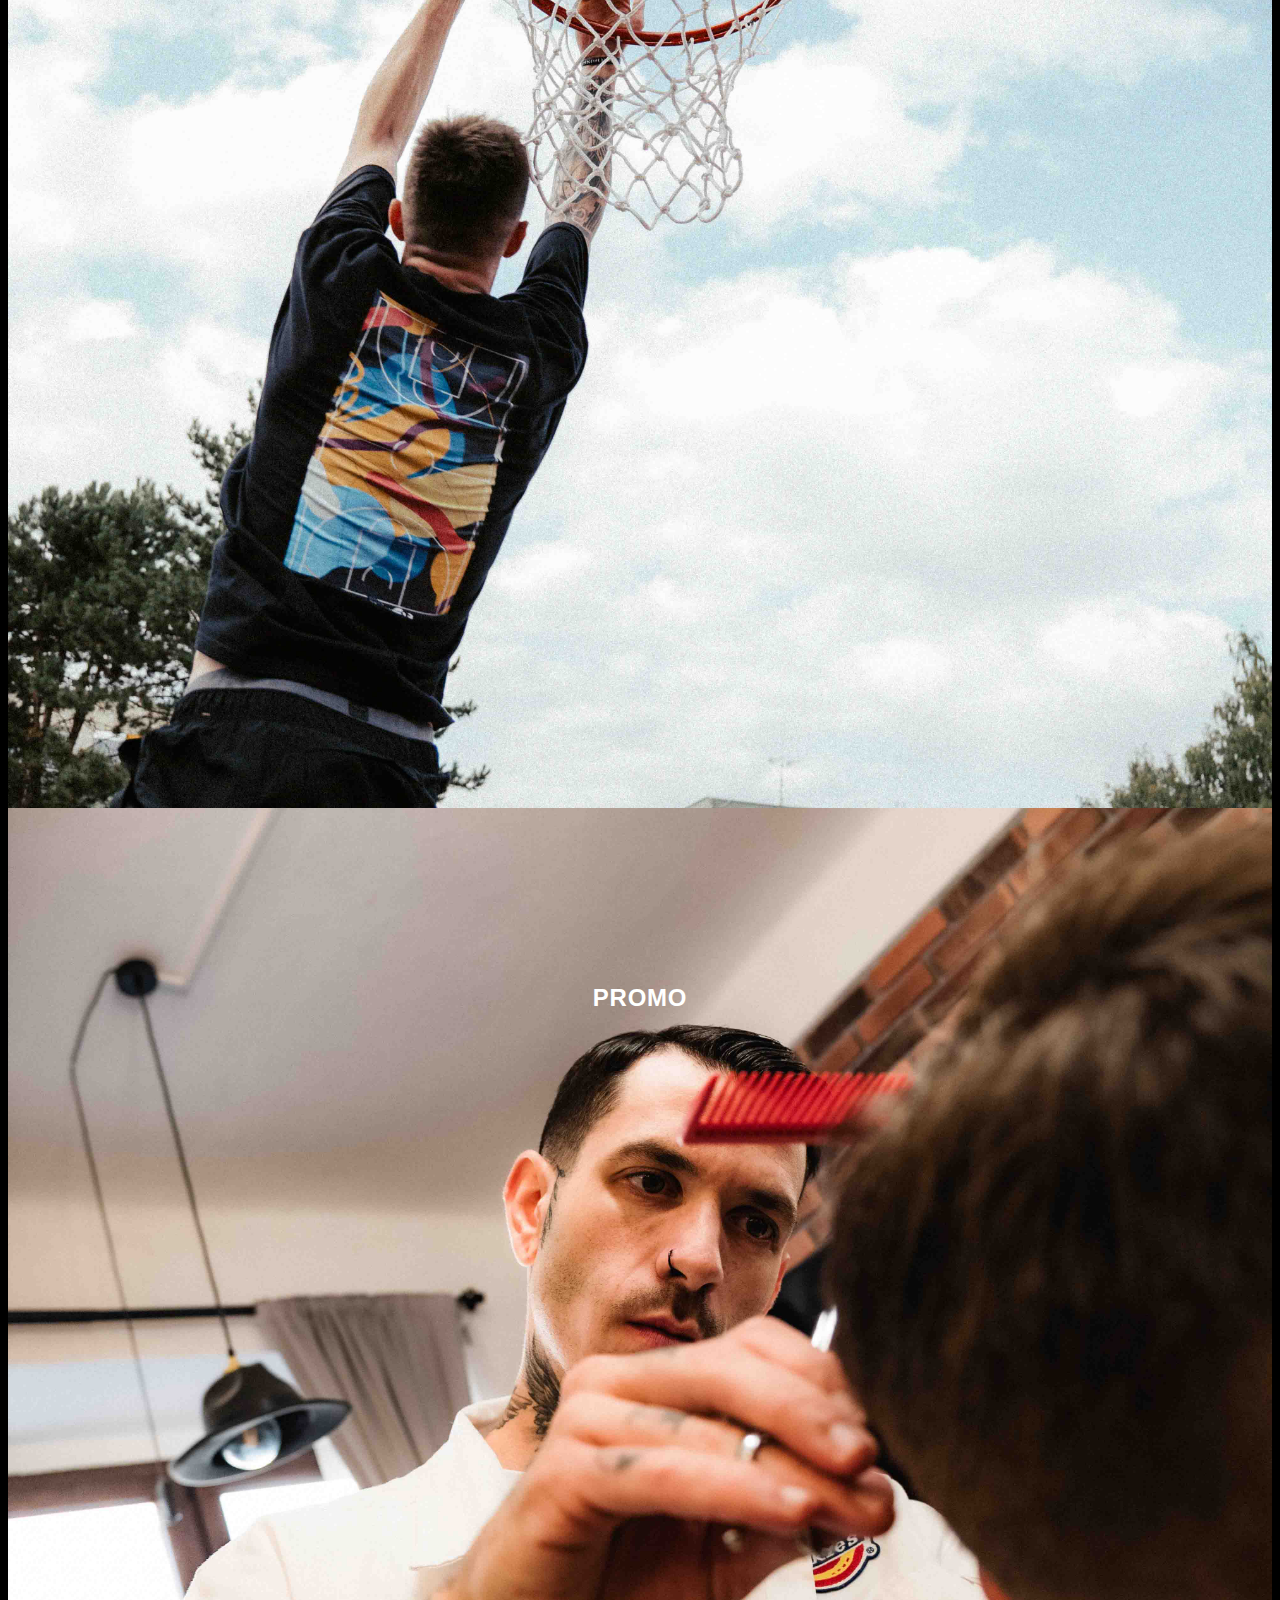
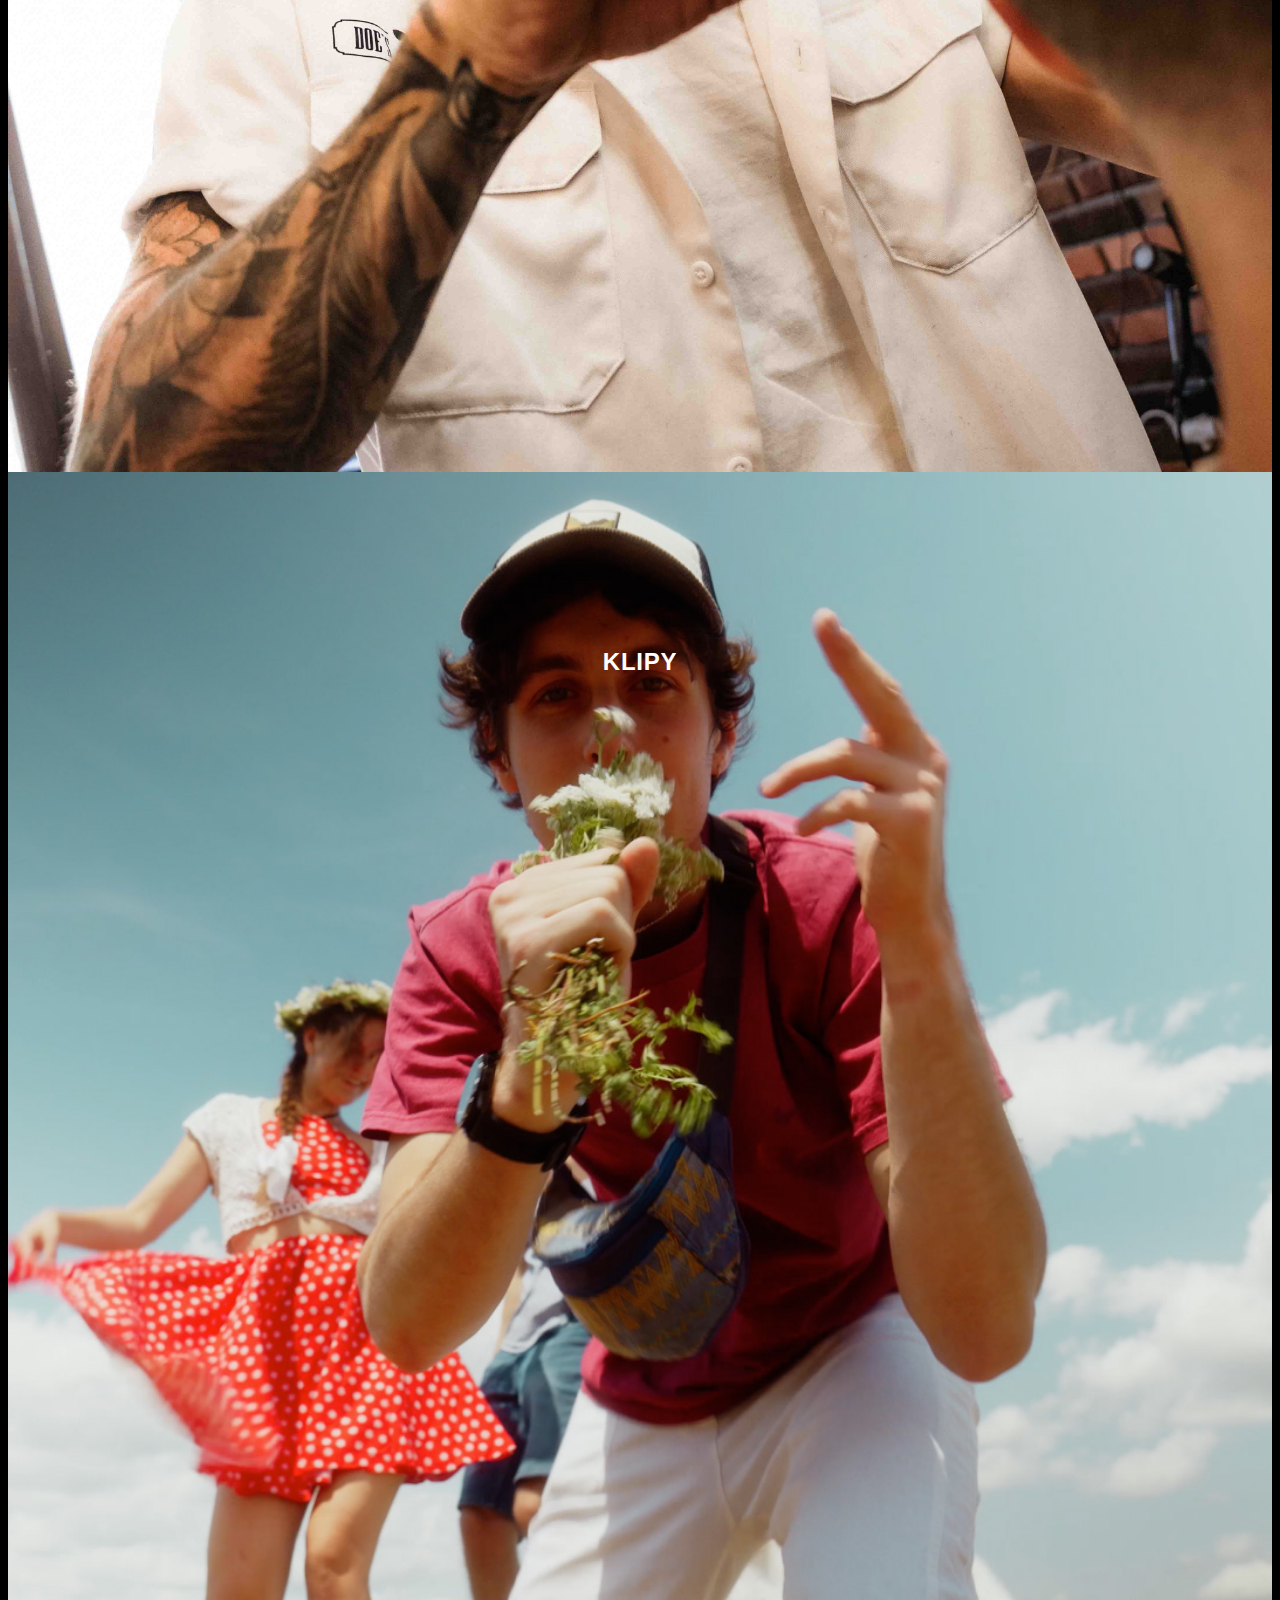
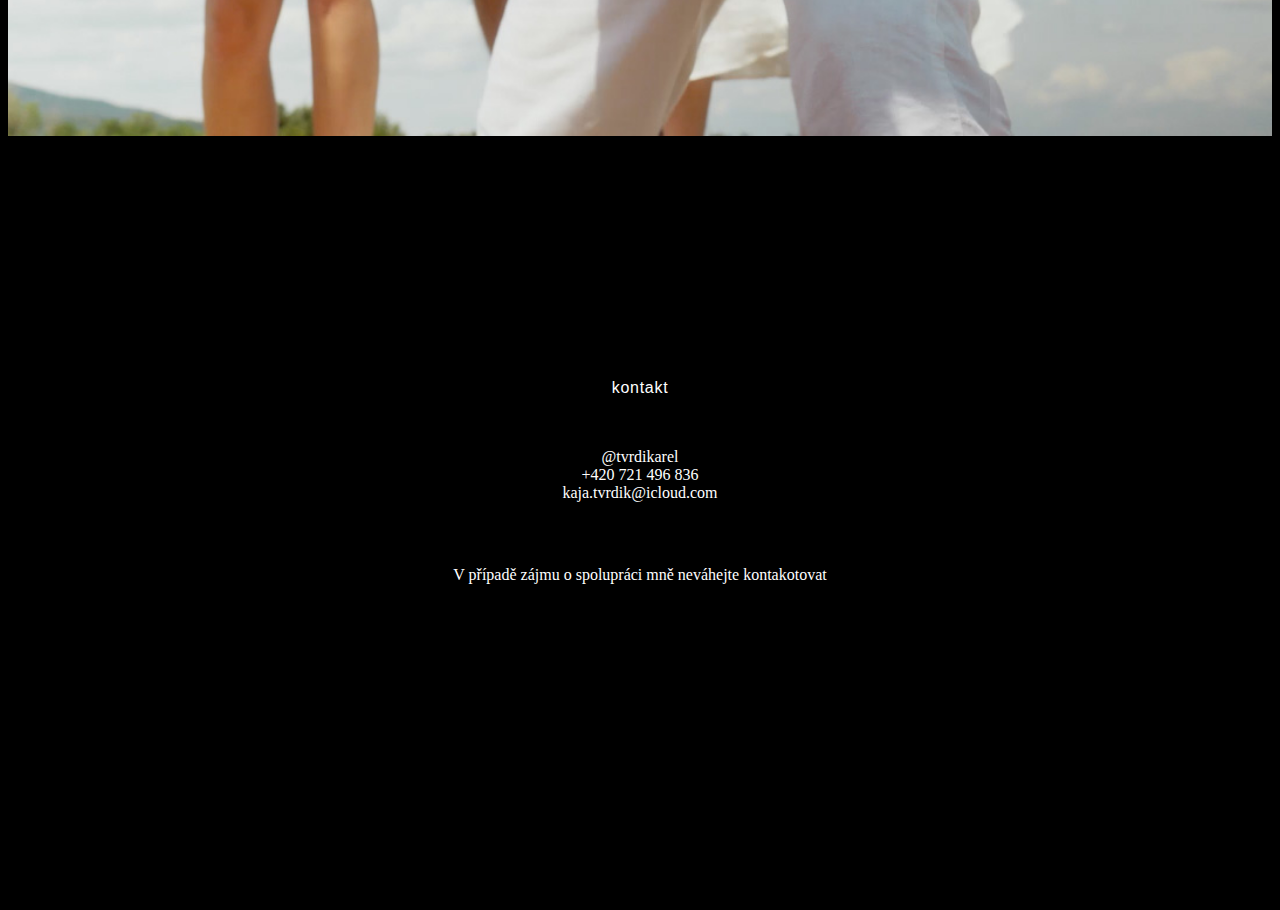
==== commit 60626e50: "Add files via upload" ====
--- a/index.html
+++ b/index.html
@@ -1,168 +1,168 @@
-<!DOCTYPE html>
-<html>
-<head>
-    <link href='https://fonts.googleapis.com/css?family=Plus Jakarta Sans' rel='stylesheet'>
-    <link href="https://cdn.jsdelivr.net/npm/bootstrap@5.0.2/dist/css/bootstrap.min.css" rel="stylesheet" integrity="sha384-EVSTQN3/azprG1Anm3QDgpJLIm9Nao0Yz1ztcQTwFspd3yD65VohhpuuCOmLASjC" crossorigin="anonymous">
-    <script src="https://cdn.jsdelivr.net/npm/bootstrap@5.0.2/dist/js/bootstrap.bundle.min.js" integrity="sha384-MrcW6ZMFYlzcLA8Nl+NtUVF0sA7MsXsP1UyJoMp4YLEuNSfAP+JcXn/tWtIaxVXM" crossorigin="anonymous"></script>
-    <meta name="viewport" content="width=device-width, initial-scale=1">
-    
-       <!-- <link rel="stylesheet" href="navbarstyle.css"> -->
-    <link rel="stylesheet" href="style3new.css">
-
-    <meta charset="utf-8">
-    <title>Karel Tvrdík</title>
-  
-
-</head>
-<body>
-<!--
-    <nav class="navbar navbar-expand-lg ftco_navbar ftco-navbar-dark" id="ftco-navbar">
-   
-            <a class="navbar-brand" href="index3new.html">KAREL TVRDÍK</a>
-      
-          <button class="navbar-toggler" type="button" data-toggle="collapse" data-target="#ftco-nav" aria-controls="ftco-nav" aria-expanded="false" aria-label="Toggle navigation">
-            <span class="fa fa-bars"></span> Menu
-          </button>
-          <div class="collapse navbar-collapse" id="ftco-nav">
-            <ul class="navbar-nav ml-auto mr-md-3">
-                <li class="nav-item active"><a href="#" class="nav-link">O mně</a></li>
-                <li class="nav-item"><a href="#" class="nav-link">Portfolio</a></li>
-                <li class="nav-item"><a href="#" class="nav-link">Work</a></li>
-                <li class="nav-item"><a href="#" class="nav-link">Blog</a></li><
-              <li class="nav-item"><a href="#" class="nav-link">Contact</a></li>
-            </ul>
-          </div>
-      
-      </nav>
--->
-<nav class="navbar">
-    <!-- LOGO -->
-    <a href="index.html">
-        <div class="logo">KAREL TVRDÍK</div>
-    </a>
-
-    <!-- NAVIGATION MENU -->
-    <ul class="nav-links">
-
-      <!-- USING CHECKBOX HACK -->
-      <input type="checkbox" id="checkbox_toggle" />
-      <label for="checkbox_toggle" class="hamburger">&#9776;</label>
-
-      <!-- NAVIGATION MENUS -->
-      <div class="menu">
-
-        <li><a href="#omne">O MNĚ</a></li>
-        
-        <li class="services">
-          <a>PORTFOLIO</a>
-
-          <!-- DROPDOWN MENU -->
-          <ul class="dropdown">
-            <li><a href="portfoliowedding.html">SVATBY</a></li>
-            <li><a href="portfolioplesy.html">PLESY</a></li>
-            <li><a href="portfoliopromo.html">PROMO</a></li>
-            <li><a href="portfolioeventy.html">EVENTY</a></li>
-            <li><a href="portfoliosporty.html">SPORTY</a></li>
-            <li><a href="portfolioklipy.html">KLIPY</a></li>
-          </ul>
-
-        </li>
-
-        <li><a href="index.html#kontakt">KONTAKT</a></li>
-        <li> <a href="https://www.instagram.com/tvrdikkarel/" target="_blank"><button class="instagram"></button>   </a></li>
-
-   
-      </div>
-    </ul>
-  </nav>
-
-    <div class="container-fluid">
-        <div class="row">
-            <div class="col pad-0">
-                <div class="hero_flex">
-                    <p class="hero_text1">KAREL</p>
-                    <p class="hero_text2">TVRDÍK</p>
-                </div>
-            </div>
-    </div>
-
-    <div class="container pad-t-b-80">
-        <div class="row">
-            <div class="col-lg-4 col-12">
-                <img class="about_picture" src="aboutme.jpg">
-            </div>
-            <div class="col ">
-                <h2 id="omne">O MNĚ</h2>
-                <h4> ... tohle bude doplňeno :)   </h4>
-            </div>
-            
-        </div>
-    </div>
-
-    <div class="container con_about pad-t-b-80">
-        <div class="row"> 
-
-            <div class="headermid"> <h2 id="portf">PORTFOLIO</h2></div>
-           
-            <div class="col-lg-4 col-12">
-                <div class="portfoliotile p-4 ">
-                    <p class="portfoliotext">SVATBY</p>
-                    <a href="portfoliowedding.html">
-                        <img class="portfoliopng"src="nahledaky/svatbynahled.jpg"> 
-                    </a>
-                </div>
-
-                <div class="portfoliotile p-4">
-                    <p class="portfoliotext">EVENTY</p>
-                    <a href="portfolioeventy.html">
-                        <img class="portfoliopng"src="nahledaky/eventnahled.jpg"> 
-                    </a>
-                </div> 
-            </div>
-
-            <div class="col-lg-4 col-12" >
-                <div class="portfoliotile p-4">
-                    <p class="portfoliotext">PLESY</p>
-                    <a href="portfolioplesy.html">
-                        <img class="portfoliopng"src="nahledaky/plesynahled.jpg"> 
-                    </a>
-                </div>
-
-                <div class="portfoliotile p-4">
-                    <p class="portfoliotext">SPORT</p>
-                    <a href="portfoliosporty.html">
-                        <img class="portfoliopng"src="nahledaky/sportnahled.jpg"> 
-                    </a>
-                </div> 
-            </div>
-            <div class="col-lg-4 col-12 ">
-                <div class="portfoliotile p-4">
-                    <p class="portfoliotext">PROMO</p>
-                    <a href="portfoliopromo.html">
-                        <img class="portfoliopng"src="nahledaky/promonahled.jpg"> 
-                    </a>
-                </div>
-
-                <div class="portfoliotile p-4">
-                    <p class="portfoliotext">KLIPY</p>
-                    <a href="portfolioklipy.html">
-                        <img class="portfoliopng"src="nahledaky/klipynahled.jpg"> 
-                    </a>
-                </div>
-            </div>
-        </div>
-
-    </div>
-
-    <div class="container">
-        <div class="row">
-            <div class="col-lg-6 offset-lg-3 col-md kontakt_flex" id="kontakt">
-                <h4>kontakt</h4>
-                <p > @tvrdikarel <br>
-                +420 721 496 836<br>
-                kaja.tvrdik@icloud.com</p>
-                <p>V případě zájmu o spolupráci mně neváhejte kontakotovat</p>
-            </div>
-        </div>
-    </div>
-</body>
+<!DOCTYPE html>
+<html>
+<head>
+    <link href='https://fonts.googleapis.com/css?family=Plus Jakarta Sans' rel='stylesheet'>
+    <link href="https://cdn.jsdelivr.net/npm/bootstrap@5.0.2/dist/css/bootstrap.min.css" rel="stylesheet" integrity="sha384-EVSTQN3/azprG1Anm3QDgpJLIm9Nao0Yz1ztcQTwFspd3yD65VohhpuuCOmLASjC" crossorigin="anonymous">
+    <script src="https://cdn.jsdelivr.net/npm/bootstrap@5.0.2/dist/js/bootstrap.bundle.min.js" integrity="sha384-MrcW6ZMFYlzcLA8Nl+NtUVF0sA7MsXsP1UyJoMp4YLEuNSfAP+JcXn/tWtIaxVXM" crossorigin="anonymous"></script>
+    <meta name="viewport" content="width=device-width, initial-scale=1">
+    
+       <!-- <link rel="stylesheet" href="navbarstyle.css"> -->
+    <link rel="stylesheet" href="style3new.css">
+
+    <meta charset="utf-8">
+    <title>Karel Tvrdík</title>
+  
+
+</head>
+<body>
+<!--
+    <nav class="navbar navbar-expand-lg ftco_navbar ftco-navbar-dark" id="ftco-navbar">
+   
+            <a class="navbar-brand" href="index3new.html">KAREL TVRDÍK</a>
+      
+          <button class="navbar-toggler" type="button" data-toggle="collapse" data-target="#ftco-nav" aria-controls="ftco-nav" aria-expanded="false" aria-label="Toggle navigation">
+            <span class="fa fa-bars"></span> Menu
+          </button>
+          <div class="collapse navbar-collapse" id="ftco-nav">
+            <ul class="navbar-nav ml-auto mr-md-3">
+                <li class="nav-item active"><a href="#" class="nav-link">O mně</a></li>
+                <li class="nav-item"><a href="#" class="nav-link">Portfolio</a></li>
+                <li class="nav-item"><a href="#" class="nav-link">Work</a></li>
+                <li class="nav-item"><a href="#" class="nav-link">Blog</a></li><
+              <li class="nav-item"><a href="#" class="nav-link">Contact</a></li>
+            </ul>
+          </div>
+      
+      </nav>
+-->
+<nav class="navbar">
+    <!-- LOGO -->
+    <a href="index.html">
+        <div class="logo">KAREL TVRDÍK</div>
+    </a>
+
+    <!-- NAVIGATION MENU -->
+    <ul class="nav-links">
+
+      <!-- USING CHECKBOX HACK -->
+      <input type="checkbox" id="checkbox_toggle" />
+      <label for="checkbox_toggle" class="hamburger">&#9776;</label>
+
+      <!-- NAVIGATION MENUS -->
+      <div class="menu">
+
+        <li><a href="#omne">O MNĚ</a></li>
+        
+        <li class="services">
+          <a>PORTFOLIO</a>
+
+          <!-- DROPDOWN MENU -->
+          <ul class="dropdown">
+            <li><a href="portfoliowedding.html">SVATBY</a></li>
+            <li><a href="portfolioplesy.html">PLESY</a></li>
+            <li><a href="portfoliopromo.html">PROMO</a></li>
+            <li><a href="portfolioeventy.html">EVENTY</a></li>
+            <li><a href="portfoliosporty.html">SPORTY</a></li>
+            <li><a href="portfolioklipy.html">KLIPY</a></li>
+          </ul>
+
+        </li>
+
+        <li><a href="index.html#kontakt">KONTAKT</a></li>
+        <li> <a href="https://www.instagram.com/tvrdikkarel/" target="_blank"><button class="instagram"></button>   </a></li>
+
+   
+      </div>
+    </ul>
+  </nav>
+
+    <div class="container-fluid">
+        <div class="row">
+            <div class="col pad-0">
+                <div class="hero_flex">
+                    <p class="hero_text1">KAREL</p>
+                    <p class="hero_text2">TVRDÍK</p>
+                </div>
+            </div>
+    </div>
+
+    <div class="container pad-t-b-80">
+        <div class="row">
+            <div class="col-lg-4 col-12">
+                <img class="about_picture" src="/photosMP/aboutme.jpg">
+            </div>
+            <div class="col ">
+                <h2 id="omne">O MNĚ</h2>
+                <h4> Ahoj, jmenuji se Karel Tvrdík a rád tvořím, ať už je to cokoliv. Nejvíce jsem se našel ve vizuální tvorbě, když jsem začínal s focením. Postupem času jsem přičichl i k videu, ve kterém jsem se obzvlášť našel, a věnuji se mu teď nejvíce. Jsem moc rád, když má práce vyvolá v lidech emoce, abych řekl pravdu to mě na to všem baví fakt nejvíc!    </h4>
+            </div>
+            
+        </div>
+    </div>
+
+    <div class="container con_about pad-t-b-80">
+        <div class="row"> 
+
+            <div class="headermid"> <h2 id="portf">PORTFOLIO</h2></div>
+           
+            <div class="col-lg-4 col-12">
+                <div class="portfoliotile p-4 ">
+                    <p class="portfoliotext">SVATBY</p>
+                    <a href="portfoliowedding.html">
+                        <img class="portfoliopng"src="nahledaky/svatbynahled.jpg"> 
+                    </a>
+                </div>
+
+                <div class="portfoliotile p-4">
+                    <p class="portfoliotext">EVENTY</p>
+                    <a href="portfolioeventy.html">
+                        <img class="portfoliopng"src="nahledaky/eventnahled.jpg"> 
+                    </a>
+                </div> 
+            </div>
+
+            <div class="col-lg-4 col-12" >
+                <div class="portfoliotile p-4">
+                    <p class="portfoliotext">PLESY</p>
+                    <a href="portfolioplesy.html">
+                        <img class="portfoliopng"src="nahledaky/plesynahled.jpg"> 
+                    </a>
+                </div>
+
+                <div class="portfoliotile p-4">
+                    <p class="portfoliotext">SPORT</p>
+                    <a href="portfoliosporty.html">
+                        <img class="portfoliopng"src="nahledaky/sportnahled.jpg"> 
+                    </a>
+                </div> 
+            </div>
+            <div class="col-lg-4 col-12 ">
+                <div class="portfoliotile p-4">
+                    <p class="portfoliotext">PROMO</p>
+                    <a href="portfoliopromo.html">
+                        <img class="portfoliopng"src="nahledaky/promonahled.jpg"> 
+                    </a>
+                </div>
+
+                <div class="portfoliotile p-4">
+                    <p class="portfoliotext">KLIPY</p>
+                    <a href="portfolioklipy.html">
+                        <img class="portfoliopng"src="nahledaky/klipynahled.jpg"> 
+                    </a>
+                </div>
+            </div>
+        </div>
+
+    </div>
+
+    <div class="container">
+        <div class="row">
+            <div class="col-lg-6 offset-lg-3 col-md kontakt_flex" id="kontakt">
+                <h4>kontakt</h4>
+                <p > @tvrdikarel <br>
+                +420 721 496 836<br>
+                kaja.tvrdik@icloud.com</p>
+                <p>V případě zájmu o spolupráci mně neváhejte kontakotovat</p>
+            </div>
+        </div>
+    </div>
+</body>
--- a/style3new.css
+++ b/style3new.css
@@ -1,662 +1,662 @@
-/*
-      vypnout doporučování videí z youtube - rel=0 za url
-      dát do karuselu  šipku v kolečku 
-      video karusel u klipů dát jenom stránku - vypnuto pro desktop
-      vypnout zapínáni videí uplne u všech (krom u tech klipů) - autoplay=0
-  u stránky klipy nechat na pc karusel a na mobil dát ty videa pod sebe
-     odstranit /index.html - na to jsem podle všeho malej pán
-*/
-@font-face {
-  font-family: 'CY Grotesk';
-  src: url('fonts/kobuzan-cy-grotesk-grand-dark.otf') format('otf'),
-
-}
-ul{
-  padding: 0px;
-}
-
-.hero_flex{
-    display: flex;
-    padding: 200px 0px;
-    flex-direction: column;
-    align-items: center;
-    gap: 16px;
-    align-self: stretch;
-    background: url("hlavnistrana.mp4");
-    background-size: cover;
-    background-repeat: no-repeat;
-    background-position: center center;
-    margin-bottom: 60px;
-}
-
-.hero_text1{
-    color: #FFF;
-    text-align: center;
-    font-family: 'CY Grotesk', sans-serif;
-    font-size: 180px;
-    font-style: normal;
-    font-weight: 600;
-    line-height: normal;
-    letter-spacing: 27px;
-}
-.hero_text2{
-    color: #FFF;
-    font-family: 'CY Grotesk', sans-serif;
-    font-size: 180px;
-    font-style: normal;
-    font-weight: 600;
-    line-height: normal;
-    letter-spacing: 9px;
-}
-
-
-.kontakt_flex{
-  display: flex;
-  align-items: center;
-  justify-content: center;
-  flex-direction: column;
-  gap: 2rem;
-  padding-top: 100px;
-  padding-bottom: 250px;
-}
-
-.kontakt_flex p{
-  color: #fff;
-  text-align:center;
-}
-.about_picture{
-    width: 100%;
-    height: auto;
-}
-h2{
-    color: #FFF;
-    font-family: 'CY Grotesk', sans-serif;
-    font-size: 80px;
-    font-style: normal;
-    font-weight: bold;
-    line-height: normal;
-    letter-spacing: 2.76px;
-
-    margin-bottom: 40px;
-}
-h4{
-    color: #FFF;
-    font-family: 'CY Grotesk', sans-serif;
-    font-size: 24px;
-    font-style: normal;
-    font-weight: bold;
-    line-height: 150%; /* 36px */
-    letter-spacing: 0.72px;
- 
-}
-.instagram{
-  display: inline-block;
-
-  background-image: url('ig.png');
-  background-color: #00000000; 
-  background-size: cover; 
-  width: 2rem;
-  height: 2rem;
-  border: none; 
-  cursor: pointer; /* Add a pointer cursor on hover */
-}
-.instagramblack{
-  display: inline-block;
-
-  background-image: url('igblack.png');
-  background-color: #ffffff00;
-  background-size: cover; 
-  width: 2rem;
-  height: 2rem;
-  border: none; 
-  cursor: pointer; /* Add a pointer cursor on hover */
-}
-
-
-.portfoliotile{
-
-    width: 100%;
-    height: auto;
-    position:relative;
-
-}
-
-.portfoliopng{
-  width: 100%;
-  aspect-ratio: 1 / 1;
-  object-fit: cover; 
-  display: block;
-
-}
-
-.portfoliopng:hover{
-  width: 100%;
-  aspect-ratio: 1 / 1;
-  object-fit: cover; 
-  
-}
-
-.portfoliotext{
-  position: absolute;
-  top: 15%;
-  left: 50%;
-  transform: translate(-50%, -50%);
-
-  /* text-decoration: line-through; */
-  color: #fff;
-  font-family: 'CY Grotesk', sans-serif;
-  font-size: 24px;
-  font-style: normal;
-  font-weight: 700;
-  line-height: 150%; /* 36px */
-  letter-spacing: 0.72px;
-  margin-block-start: 0em;
-  margin-block-end: 0em;
-}
-
-.headermid{
-    display: flex;
-    justify-content: center;
-    align-items: center;
-    gap: 10px;
-    align-self: stretch;
-}
-
-
-.portf-pic{
-  padding: 12px;
- 
-  width: 100%;
- 
-  object-fit: cover; 
-  display: block;
- }
-
-iframe{
-  width: 100%;
-  aspect-ratio: 16 / 9;
-  height: auto;
-}
-
-
-
-.hero_wedding{
-  display: flex;
-  padding: 225px 0px;
-  flex-direction: column;
-  align-items: center;
-  gap: 16px;
-  align-self: stretch;
-  background: url("herowedding.png");
-  background-size: cover;
-  background-repeat: no-repeat;
-  background-position: center center;
-  margin-bottom: 60px;
-}
-
-
-/* NAVBAR STYLING STARTS */
-.navbar {
-  display: flex;
-  align-items: center;
-  justify-content: space-between;
-  background: linear-gradient(to bottom, rgba(0, 0, 0, 0.75) 0%, rgba(0, 0, 0, 0) 100%);
-  padding: 8px 48px;
-  color: #fff;
-  position: fixed;
-  width: 100%;
-  z-index: 1;
-}
-
-.nav-links a {
-  color: #fff;
-  font-family: 'CY Grotesk', sans-serif;
-  font-size: 24px;
-  font-style: normal;
-  font-weight: 400;
-    line-height: 150%; /* 36px */
-    letter-spacing: 0.72px;
-    margin-block-start: 0em;
-    margin-block-end: 0em;
-}
-
-
-
-/* LOGO */
-.logo {
-  font-size: 32px;
-  color: #FFF;
-
-}
-.logo:hover {
-  text-decoration: line-through;
-  
-}
-
-/* NAVBAR MENU */
-.menu {
-  display: flex;
-  gap: 1em;
-  font-size: 18px;
-}
-
-.nav-links a:hover{
-  text-decoration: line-through;
-}
-
-.menu li {
-  padding: 5px 14px;
-}
-
-/* DROPDOWN MENU */
-.services {
-  position: relative; 
-}
-
-.dropdown {
-  background-color: #0000001c;
-
-  position: absolute; /*WI#0000001c;TH RESPECT TO PARENT*/
-  display: none;
-  
-}
-.dropdown.background-white {
-  background-color: #ffffff3d;
-
-  position: absolute; /*WI#0000001c;TH RESPECT TO PARENT*/
-  display: none;
-  
-}
-
-.dropdown.background-white li:hover {
-  background-color:#ffffff3d;
-}
-
-
-.dropdown li + li {
-  margin-top: 10px;
-}
-
-.dropdown li {
-  padding: 0.5rem 2rem;
-  width: 10rem;
-  text-align: center;
-}
-
-.dropdown li:hover {
-  background-color:#0000001c;
-}
-
-.services:hover .dropdown {
-  display: block;
-}
-
-a {
-  text-decoration: none;
-}
-
-li {
-  list-style: none;
-}
-
-/* CHECKBOX HACK */
-
-input[type=checkbox] {
-  display: none;
-} 
-
-/* HAMBURGER MENU */
-.hamburger {
-  display: none;
-  font-size: 24px;
-  user-select: none;
-}
-  /* OBECNE !!!!!!!!!!!!!!!!!!!!!*/ 
-
-h2{
-    color: #FFF;
-    font-family: 'CY Grotesk', sans-serif;
-    font-size: 48px;
-    font-style: normal;
-    font-weight: 400;
-    line-height: normal;
-    letter-spacing: 2.76px;
-    margin-block-start: 0em;
-    margin-block-end: 0em;
-    margin-bottom: 16px;
-}
-h4{
-    color: #FFF;
-    font-family: 'CY Grotesk', sans-serif;
-    font-size: 16px;
-    font-style: normal;
-    font-weight: 400;
-    line-height: 150%; /* 36px */
-    letter-spacing: 0.72px;
-    margin-block-start: 0em;
-    margin-block-end: 0em;
-}
-
-.box{
-    background-color: rgb(9, 136, 248);
-    border-color: blue;
-
-}
-body{
-    background-color: #000000;
-
-}
-
-p.textcolor-black{
-  color: #000000;
-  margin: 0px;
-}
-.textcolor-black{
-  color: #000000;
-  margin: 0px;
-}
-
-.container{
-    margin-bottom: 60px;
-}
-.pad-t-b-80{
-  padding-top: 80px;
-  padding-bottom: 80px;
-}
-.pad-0{
-  padding: 0px;
-}
-.margin-t-80{
-  margin-top: 80px;
-}
-
-.background-white{
-  background-color: #fff;
-}
-
-.navbar.background-white{
-  background: rgb(264, 264, 264, 0.10);
-}
-ul.nav-links{
-  margin: 0px;
-  padding: 0.5rem
-}
-
-.desktop_off{
-  display: none;
-}
-
-
-/* CAROUSEL */
-* {
-
-  box-sizing: border-box;
-}
-
-
-.slider-wrapper {
-
-  position: relative;
-  overflow: hidden;
-
-}
-
-.slides-container {
-  /*height: calc(100vh - 2rem); */
-  height: fit-content;
-  width: 100%;
-  display: flex;
-  overflow: scroll;
-  scroll-behavior: smooth;
-  list-style: none;
-  margin: 0;
-  padding: 0;
-}
-
-.slides-container {
-  scrollbar-width: none; /* Firefox */
-  -ms-overflow-style: none;  /* Internet Explorer 10+ */
-}
-/* WebKit */
-.slides-container::-webkit-scrollbar { 
-  width: 0;
-  height: 0;
-}
-.slides-container-klipy {
-/*height: calc(100vh - 2rem); */
-height: fit-content;
-width: 100%;
-display: flex;
-/* flex-direction: column;  - JEN PRO MOBILY - VIZ media queres*/
-overflow: scroll;
-scroll-behavior: smooth;
-list-style: none;
-margin: 0;
-padding: 0;
-}
-
-
-.slide-arrow {
-  position: absolute;
-  height: 100%;
-  background-color: #00000000;
-  border: none;
-  width: 48px;
-  font-size: 1rem;
-  padding: 0.5rem;
-  cursor: pointer;
-  opacity: 0.5;
-  transition: opacity 250ms;
-
-}
-.arrow-hero{
-  width: 64px;
-
-}
-.slide-arrow:hover {
-  opacity: 0.75;
-}
-
-#slide-arrow-prev {
-  left: 0;
-  background-image: url("arrow2.svg");
-  background-size: 80% 80%; /* Adjust this for the desired size */
-  border-radius: 0 2px 2px 0;
-}
-
-#slide-arrow-next {
-  right: 0;
-  background-image: url("arrow.svg");
-  background-size: 80% 80%; /* Adjust this for the desired size */
-  border-radius: 2px 0 0 2px;
-}
-
-.slide {
-  width: 100%;
-  height: 100%;
-  flex: 1 0 100%;
-}
-
-
-
-footer {
-  padding: 1em;
-  text-align: center;
-  background-color: #FFDFB9;
-}
-
-footer a {
-  color: inherit;
-  text-decoration: none;
-}
-
-footer .heart {
-  color: #DC143C;
-}
-
-/* APPLYING MEDIA QUERIES */
-@media (max-width: 768px) {
- .menu {
-    display:none;
-    position: absolute;
-    background: linear-gradient(to bottom, rgba(0, 0, 0, 0.45) 1%, rgba(0, 0, 0, 0.85) 75%);
-    right: 0;
-    left: 0;
-    text-align: center;
-    top: 0;
-    padding: 80px 0;
-  }
-  .desktop_off{
-    display: block;
-  }
-  .menu li:hover {
-    display: inline-block;
-    background-color:#0d0d0d75;
-    transition: 0.3s ease;
-  }
-
-  .menu.background-white-mobile li.services:hover {
-    display: inline-block;
-    background-color:#ffffff71;
-    transition: 0.3s ease;
- 
-  }
-  .menu li.services:hover {
-    display: inline-block;
-    transition: 0.3s ease;
-  }
-  .menu.background-white-mobile li:hover {
-    display: inline-block;
-    background-color:#ffffff71;
-    transition: 0.3s ease;
-  }
-  .menu li + li {
-    margin-top: 12px;
-  }
-
-  input[type=checkbox]:checked ~ .menu {
-    display: block;
-  }
-
-  .hamburger {
-    display: block;
-  }
-
-  .slides-container-klipy {
-    /*height: calc(100vh - 2rem); */
-    height: fit-content;
-    width: 100%;
-    display: flex;
-    flex-direction: column;
-    overflow: scroll;
-    scroll-behavior: smooth;
-    list-style: none;
-    margin-top: 80px;
-    padding: 0;
-    gap: 32px;
-    }
-    .mobile_off{
-      display: none;
-    }
-    
-/*
-  .dropdown {
-    left: 35%;
-    top: 8px;
-    transform: translateX(35%);
-  }
-*/
-  .dropdown{
-   position: relative;
- 
-  }
-  .dropdown.background-white{
-    position: relative;
-   }
-  .dropdown li:hover {
-    background-color: #4e4e4e;
-
-  }
-  .dropdown.background-white-mobile li:hover {
-    background-color:#ffffff3d;
-  }
-
-  .hero_text1{
-    color: #FFF;
-    text-align: center;
-    font-family: 'CY Grotesk', sans-serif;
-    font-size: 60px;
-    font-style: normal;
-    font-weight: 400;
-    line-height: normal;
-    letter-spacing: 27px;
-}
-.hero_text2{
-    color: #FFF;
-    font-family: 'CY Grotesk', sans-serif;
-    font-size: 60px;
-    font-style: normal;
-    font-weight: 400;
-    line-height: normal;
-    letter-spacing: 9px;
-}
-.logo {
-  font-size: 24px;
-  font-family: 'CY Grotesk', sans-serif;
-
-}
-.navbar{
-  padding: 8px 24px;
-  background: linear-gradient(to bottom, rgba(0, 0, 0, 0.90) 1%, rgba(0, 0, 0, 0.0) 100%);
-}
-.menu.background-white-mobile{
-  background: linear-gradient(to bottom, rgba(255, 255, 255, 0.025) 10%, rgba(255, 255, 255, 0.50)50%)
-}
-
-}
-
- 
-/*
-.nav-link{
-    color: #FFF;
-   
-    font-family: Plus Jakarta Sans;
-    font-size: 24px;
-    font-style: normal;
-    font-weight: 400;
-    line-height: normal;
-    letter-spacing: 2.76px;
-
-}
-
-.nav-link:hover{
-    color: #FFF;
-    text-decoration-line:  line-through;
-}
-
-.navbar-brand{
-    color: #FFF;
-   
-    font-family: Plus Jakarta Sans;
-    font-size: 36px;
-    font-style: normal;
-    font-weight: 400;
-    line-height: normal;
-    letter-spacing: 2.76px;
-   
-
-}
-
-.navbar-brand:hover{
-    color: #FFF;
-   
-    font-family: Plus Jakarta Sans;
-    font-size: 36px;
-    font-style: normal;
-    font-weight: 400;
-    line-height: normal;
-    letter-spacing: 2.76px;
-    text-decoration-line:  line-through;
-
-}
-*/
+/*
+      vypnout doporučování videí z youtube - rel=0 za url
+      dát do karuselu  šipku v kolečku 
+      video karusel u klipů dát jenom stránku - vypnuto pro desktop
+      vypnout zapínáni videí uplne u všech (krom u tech klipů) - autoplay=0
+  u stránky klipy nechat na pc karusel a na mobil dát ty videa pod sebe
+     odstranit /index.html - na to jsem podle všeho malej pán
+*/
+@font-face {
+  font-family: 'CY Grotesk';
+  src: url('fonts/kobuzan-cy-grotesk-grand-dark.otf') format('otf'),
+
+}
+ul{
+  padding: 0px;
+}
+
+.hero_flex{
+    display: flex;
+    padding: 200px 0px;
+    flex-direction: column;
+    align-items: center;
+    gap: 16px;
+    align-self: stretch;
+    background: url("photosMP/herotest.jpg");
+    background-size: cover;
+    background-repeat: no-repeat;
+    background-position: center center;
+    margin-bottom: 60px;
+}
+
+.hero_text1{
+    color: #FFF;
+    text-align: center;
+    font-family: 'CY Grotesk', sans-serif;
+    font-size: 180px;
+    font-style: normal;
+    font-weight: 600;
+    line-height: normal;
+    letter-spacing: 27px;
+}
+.hero_text2{
+    color: #FFF;
+    font-family: 'CY Grotesk', sans-serif;
+    font-size: 180px;
+    font-style: normal;
+    font-weight: 600;
+    line-height: normal;
+    letter-spacing: 9px;
+}
+
+
+.kontakt_flex{
+  display: flex;
+  align-items: center;
+  justify-content: center;
+  flex-direction: column;
+  gap: 2rem;
+  padding-top: 100px;
+  padding-bottom: 250px;
+}
+
+.kontakt_flex p{
+  color: #fff;
+  text-align:center;
+}
+.about_picture{
+    width: 100%;
+    height: auto;
+}
+h2{
+    color: #FFF;
+    font-family: 'CY Grotesk', sans-serif;
+    font-size: 80px;
+    font-style: normal;
+    font-weight: bold;
+    line-height: normal;
+    letter-spacing: 2.76px;
+
+    margin-bottom: 40px;
+}
+h4{
+    color: #FFF;
+    font-family: 'CY Grotesk', sans-serif;
+    font-size: 24px;
+    font-style: normal;
+    font-weight: bold;
+    line-height: 150%; /* 36px */
+    letter-spacing: 0.72px;
+ 
+}
+.instagram{
+  display: inline-block;
+
+  background-image: url('ig.png');
+  background-color: #00000000; 
+  background-size: cover; 
+  width: 2rem;
+  height: 2rem;
+  border: none; 
+  cursor: pointer; /* Add a pointer cursor on hover */
+}
+.instagramblack{
+  display: inline-block;
+
+  background-image: url('igblack.png');
+  background-color: #ffffff00;
+  background-size: cover; 
+  width: 2rem;
+  height: 2rem;
+  border: none; 
+  cursor: pointer; /* Add a pointer cursor on hover */
+}
+
+
+.portfoliotile{
+
+    width: 100%;
+    height: auto;
+    position:relative;
+
+}
+
+.portfoliopng{
+  width: 100%;
+  aspect-ratio: 1 / 1;
+  object-fit: cover; 
+  display: block;
+
+}
+
+.portfoliopng:hover{
+  width: 100%;
+  aspect-ratio: 1 / 1;
+  object-fit: cover; 
+  
+}
+
+.portfoliotext{
+  position: absolute;
+  top: 15%;
+  left: 50%;
+  transform: translate(-50%, -50%);
+
+  /* text-decoration: line-through; */
+  color: #fff;
+  font-family: 'CY Grotesk', sans-serif;
+  font-size: 24px;
+  font-style: normal;
+  font-weight: 700;
+  line-height: 150%; /* 36px */
+  letter-spacing: 0.72px;
+  margin-block-start: 0em;
+  margin-block-end: 0em;
+}
+
+.headermid{
+    display: flex;
+    justify-content: center;
+    align-items: center;
+    gap: 10px;
+    align-self: stretch;
+}
+
+
+.portf-pic{
+  padding: 12px;
+ 
+  width: 100%;
+ 
+  object-fit: cover; 
+  display: block;
+ }
+
+iframe{
+  width: 100%;
+  aspect-ratio: 16 / 9;
+  height: auto;
+}
+
+
+
+.hero_wedding{
+  display: flex;
+  padding: 225px 0px;
+  flex-direction: column;
+  align-items: center;
+  gap: 16px;
+  align-self: stretch;
+  background: url("/svatby/herowedding.png");
+  background-size: cover;
+  background-repeat: no-repeat;
+  background-position: center center;
+  margin-bottom: 60px;
+}
+
+
+/* NAVBAR STYLING STARTS */
+.navbar {
+  display: flex;
+  align-items: center;
+  justify-content: space-between;
+  background: linear-gradient(to bottom, rgba(0, 0, 0, 0.75) 0%, rgba(0, 0, 0, 0) 100%);
+  padding: 8px 48px;
+  color: #fff;
+  position: fixed;
+  width: 100%;
+  z-index: 1;
+}
+
+.nav-links a {
+  color: #fff;
+  font-family: 'CY Grotesk', sans-serif;
+  font-size: 24px;
+  font-style: normal;
+  font-weight: 400;
+    line-height: 150%; /* 36px */
+    letter-spacing: 0.72px;
+    margin-block-start: 0em;
+    margin-block-end: 0em;
+}
+
+
+
+/* LOGO */
+.logo {
+  font-size: 32px;
+  color: #FFF;
+
+}
+.logo:hover {
+  text-decoration: line-through;
+  
+}
+
+/* NAVBAR MENU */
+.menu {
+  display: flex;
+  gap: 1em;
+  font-size: 18px;
+}
+
+.nav-links a:hover{
+  text-decoration: line-through;
+}
+
+.menu li {
+  padding: 5px 14px;
+}
+
+/* DROPDOWN MENU */
+.services {
+  position: relative; 
+}
+
+.dropdown {
+  background-color: #0000001c;
+
+  position: absolute; /*WI#0000001c;TH RESPECT TO PARENT*/
+  display: none;
+  
+}
+.dropdown.background-white {
+  background-color: #ffffff3d;
+
+  position: absolute; /*WI#0000001c;TH RESPECT TO PARENT*/
+  display: none;
+  
+}
+
+.dropdown.background-white li:hover {
+  background-color:#ffffff3d;
+}
+
+
+.dropdown li + li {
+  margin-top: 10px;
+}
+
+.dropdown li {
+  padding: 0.5rem 2rem;
+  width: 10rem;
+  text-align: center;
+}
+
+.dropdown li:hover {
+  background-color:#0000001c;
+}
+
+.services:hover .dropdown {
+  display: block;
+}
+
+a {
+  text-decoration: none;
+}
+
+li {
+  list-style: none;
+}
+
+/* CHECKBOX HACK */
+
+input[type=checkbox] {
+  display: none;
+} 
+
+/* HAMBURGER MENU */
+.hamburger {
+  display: none;
+  font-size: 24px;
+  user-select: none;
+}
+  /* OBECNE !!!!!!!!!!!!!!!!!!!!!*/ 
+
+h2{
+    color: #FFF;
+    font-family: 'CY Grotesk', sans-serif;
+    font-size: 48px;
+    font-style: normal;
+    font-weight: 400;
+    line-height: normal;
+    letter-spacing: 2.76px;
+    margin-block-start: 0em;
+    margin-block-end: 0em;
+    margin-bottom: 16px;
+}
+h4{
+    color: #FFF;
+    font-family: 'CY Grotesk', sans-serif;
+    font-size: 16px;
+    font-style: normal;
+    font-weight: 400;
+    line-height: 150%; /* 36px */
+    letter-spacing: 0.72px;
+    margin-block-start: 0em;
+    margin-block-end: 0em;
+}
+
+.box{
+    background-color: rgb(9, 136, 248);
+    border-color: blue;
+
+}
+body{
+    background-color: #000000;
+
+}
+
+p.textcolor-black{
+  color: #000000;
+  margin: 0px;
+}
+.textcolor-black{
+  color: #000000;
+  margin: 0px;
+}
+
+.container{
+    margin-bottom: 60px;
+}
+.pad-t-b-80{
+  padding-top: 80px;
+  padding-bottom: 80px;
+}
+.pad-0{
+  padding: 0px;
+}
+.margin-t-80{
+  margin-top: 80px;
+}
+
+.background-white{
+  background-color: #fff;
+}
+
+.navbar.background-white{
+  background: rgb(264, 264, 264, 0.10);
+}
+ul.nav-links{
+  margin: 0px;
+  padding: 0.5rem
+}
+
+.desktop_off{
+  display: none;
+}
+
+
+/* CAROUSEL */
+* {
+
+  box-sizing: border-box;
+}
+
+
+.slider-wrapper {
+
+  position: relative;
+  overflow: hidden;
+
+}
+
+.slides-container {
+  /*height: calc(100vh - 2rem); */
+  height: fit-content;
+  width: 100%;
+  display: flex;
+  overflow: scroll;
+  scroll-behavior: smooth;
+  list-style: none;
+  margin: 0;
+  padding: 0;
+}
+
+.slides-container {
+  scrollbar-width: none; /* Firefox */
+  -ms-overflow-style: none;  /* Internet Explorer 10+ */
+}
+/* WebKit */
+.slides-container::-webkit-scrollbar { 
+  width: 0;
+  height: 0;
+}
+.slides-container-klipy {
+/*height: calc(100vh - 2rem); */
+height: fit-content;
+width: 100%;
+display: flex;
+/* flex-direction: column;  - JEN PRO MOBILY - VIZ media queres*/
+overflow: scroll;
+scroll-behavior: smooth;
+list-style: none;
+margin: 0;
+padding: 0;
+}
+
+
+.slide-arrow {
+  position: absolute;
+  height: 100%;
+  background-color: #00000000;
+  border: none;
+  width: 48px;
+  font-size: 1rem;
+  padding: 0.5rem;
+  cursor: pointer;
+  opacity: 0.5;
+  transition: opacity 250ms;
+
+}
+.arrow-hero{
+  width: 64px;
+
+}
+.slide-arrow:hover {
+  opacity: 0.75;
+}
+
+#slide-arrow-prev {
+  left: 0;
+  background-image: url("arrow2.svg");
+  background-size: 80% 80%; /* Adjust this for the desired size */
+  border-radius: 0 2px 2px 0;
+}
+
+#slide-arrow-next {
+  right: 0;
+  background-image: url("arrow.svg");
+  background-size: 80% 80%; /* Adjust this for the desired size */
+  border-radius: 2px 0 0 2px;
+}
+
+.slide {
+  width: 100%;
+  height: 100%;
+  flex: 1 0 100%;
+}
+
+
+
+footer {
+  padding: 1em;
+  text-align: center;
+  background-color: #FFDFB9;
+}
+
+footer a {
+  color: inherit;
+  text-decoration: none;
+}
+
+footer .heart {
+  color: #DC143C;
+}
+
+/* APPLYING MEDIA QUERIES */
+@media (max-width: 768px) {
+ .menu {
+    display:none;
+    position: absolute;
+    background: linear-gradient(to bottom, rgba(0, 0, 0, 0.45) 1%, rgba(0, 0, 0, 0.85) 75%);
+    right: 0;
+    left: 0;
+    text-align: center;
+    top: 0;
+    padding: 80px 0;
+  }
+  .desktop_off{
+    display: block;
+  }
+  .menu li:hover {
+    display: inline-block;
+    background-color:#0d0d0d75;
+    transition: 0.3s ease;
+  }
+
+  .menu.background-white-mobile li.services:hover {
+    display: inline-block;
+    background-color:#ffffff71;
+    transition: 0.3s ease;
+ 
+  }
+  .menu li.services:hover {
+    display: inline-block;
+    transition: 0.3s ease;
+  }
+  .menu.background-white-mobile li:hover {
+    display: inline-block;
+    background-color:#ffffff71;
+    transition: 0.3s ease;
+  }
+  .menu li + li {
+    margin-top: 12px;
+  }
+
+  input[type=checkbox]:checked ~ .menu {
+    display: block;
+  }
+
+  .hamburger {
+    display: block;
+  }
+
+  .slides-container-klipy {
+    /*height: calc(100vh - 2rem); */
+    height: fit-content;
+    width: 100%;
+    display: flex;
+    flex-direction: column;
+    overflow: scroll;
+    scroll-behavior: smooth;
+    list-style: none;
+    margin-top: 80px;
+    padding: 0;
+    gap: 32px;
+    }
+    .mobile_off{
+      display: none;
+    }
+    
+/*
+  .dropdown {
+    left: 35%;
+    top: 8px;
+    transform: translateX(35%);
+  }
+*/
+  .dropdown{
+   position: relative;
+ 
+  }
+  .dropdown.background-white{
+    position: relative;
+   }
+  .dropdown li:hover {
+    background-color: #4e4e4e;
+
+  }
+  .dropdown.background-white-mobile li:hover {
+    background-color:#ffffff3d;
+  }
+
+  .hero_text1{
+    color: #FFF;
+    text-align: center;
+    font-family: 'CY Grotesk', sans-serif;
+    font-size: 60px;
+    font-style: normal;
+    font-weight: 400;
+    line-height: normal;
+    letter-spacing: 27px;
+}
+.hero_text2{
+    color: #FFF;
+    font-family: 'CY Grotesk', sans-serif;
+    font-size: 60px;
+    font-style: normal;
+    font-weight: 400;
+    line-height: normal;
+    letter-spacing: 9px;
+}
+.logo {
+  font-size: 24px;
+  font-family: 'CY Grotesk', sans-serif;
+
+}
+.navbar{
+  padding: 8px 24px;
+  background: linear-gradient(to bottom, rgba(0, 0, 0, 0.90) 1%, rgba(0, 0, 0, 0.0) 100%);
+}
+.menu.background-white-mobile{
+  background: linear-gradient(to bottom, rgba(255, 255, 255, 0.025) 10%, rgba(255, 255, 255, 0.50)50%)
+}
+
+}
+
+ 
+/*
+.nav-link{
+    color: #FFF;
+   
+    font-family: Plus Jakarta Sans;
+    font-size: 24px;
+    font-style: normal;
+    font-weight: 400;
+    line-height: normal;
+    letter-spacing: 2.76px;
+
+}
+
+.nav-link:hover{
+    color: #FFF;
+    text-decoration-line:  line-through;
+}
+
+.navbar-brand{
+    color: #FFF;
+   
+    font-family: Plus Jakarta Sans;
+    font-size: 36px;
+    font-style: normal;
+    font-weight: 400;
+    line-height: normal;
+    letter-spacing: 2.76px;
+   
+
+}
+
+.navbar-brand:hover{
+    color: #FFF;
+   
+    font-family: Plus Jakarta Sans;
+    font-size: 36px;
+    font-style: normal;
+    font-weight: 400;
+    line-height: normal;
+    letter-spacing: 2.76px;
+    text-decoration-line:  line-through;
+
+}
+*/
